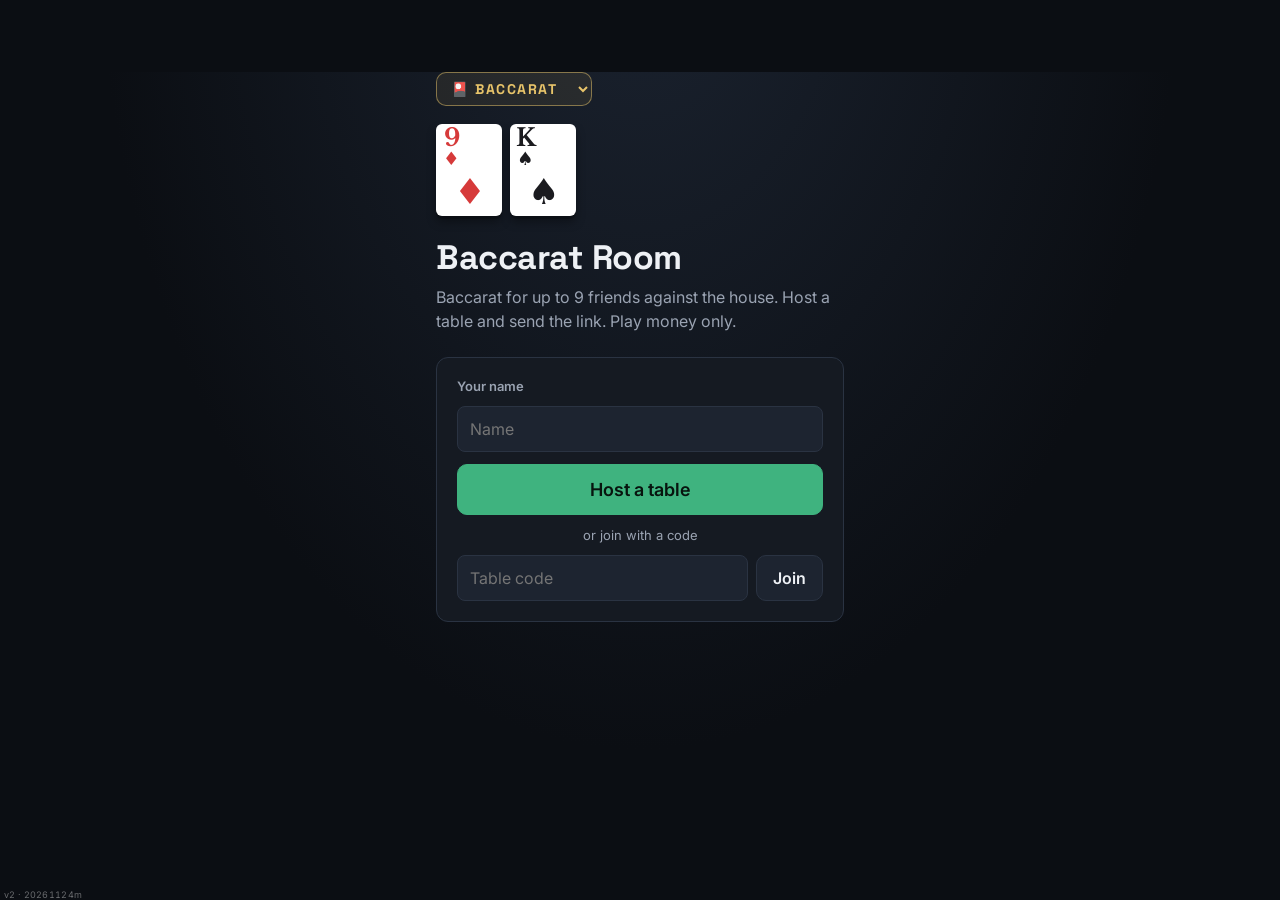
==== baccarat.html @ 290719a8 "5 Card Charlie 1 round in 8 by default; dealer Max seats (off by default, 15 when on): + stops at th" ====
<!doctype html>
<html lang="en">
<head>
  <meta charset="utf-8" />
  <meta name="viewport" content="width=device-width, initial-scale=1, viewport-fit=cover" />
  <title>Baccarat Room</title>
  <meta name="description" content="Host a live baccarat table and play with friends from a shared link." />
  <link rel="preconnect" href="https://fonts.googleapis.com" />
  <link rel="preconnect" href="https://fonts.gstatic.com" crossorigin />
  <link href="https://fonts.googleapis.com/css2?family=Space+Grotesk:wght@500;600;700&family=Libre+Baskerville:wght@700&family=Inter:wght@400;500;600;700;800&display=swap" rel="stylesheet" />
  <script>try { var u = JSON.parse(sessionStorage.getItem('bj-upd') || 'null'); if (u && Date.now() - u.at < 90000) { document.documentElement.classList.add('updating'); addEventListener('load', function () { setTimeout(function () { document.documentElement.classList.remove('updating'); try { sessionStorage.removeItem('bj-upd'); } catch (e) {} }, 2000); }); } } catch (e) {}</script>
  <link rel="stylesheet" href="css/style.css?v=20261124m" />
  <link rel="stylesheet" href="css/games.css?v=20261124m" />
  <link rel="icon" href="data:image/svg+xml,<svg xmlns='http://www.w3.org/2000/svg' viewBox='0 0 100 100'><rect x='18' y='8' width='64' height='84' rx='10' fill='white' stroke='%23222' stroke-width='4'/><text x='50' y='66' font-size='48' text-anchor='middle' fill='%23222'>9</text></svg>" />
</head>
<body class="game-poker game-bac">
  <div id="app"></div>
  <div id="toast" class="toast" hidden></div>
  <dialog id="modal"><form method="dialog" class="x-form"><button class="x-btn" aria-label="Close" title="Close">✕</button></form><div id="modal-body"></div></dialog>
  <link rel="modulepreload" href="js/game.js?v=20261124m" />
  <link rel="modulepreload" href="js/room3d.js?v=20261124m" />
  <link rel="modulepreload" href="lib/three.module.min.js" />
  <link rel="modulepreload" href="lib/CSS3DRenderer.js" />
  <script src="lib/peerjs.min.js"></script>
  <script type="module">import { boot } from './js/shell.js?v=20261124m'; boot('baccarat', () => import('./js/baccaratapp.js?v=20261124m'));</script>
</body>
</html>
---- css/style.css ----
:root {
  --bg: #15171c;
  --panel: #1f232b;
  --panel-2: #282d37;
  --line: #343a46;
  --text: #eef1f5;
  --muted: #9aa3b2;
  --felt: #1f6b4a;
  --felt-dark: #17543a;
  --felt-edge: #0f3b29;
  --accent: #3fb37f;
  --accent-2: #2f8f64;
  --warn: #e0a23a;
  --danger: #e05252;
  --gold: #f2c94c;
  --card-bg: #ffffff;
  --spade: #1b1b1f;
  --heart: #d63a3a;
  --diamond: #d63a3a;
  --club: #18803f; /* clubs are green, so they never look like spades */
  --radius: 12px;
}
body.four-colour { --diamond: #2a6fdb; --club: #1f9a4f; }

* { box-sizing: border-box; }
html, body { margin: 0; background: var(--bg); color: var(--text); font-family: Inter, system-ui, -apple-system, Segoe UI, Roboto, sans-serif; }
body { min-height: 100vh; -webkit-font-smoothing: antialiased; }
button { font: inherit; }
input, select { font: inherit; color: var(--text); background: var(--panel-2); border: 1px solid var(--line); border-radius: 8px; padding: 8px 10px; }
a { color: var(--accent); }

.btn { background: var(--panel-2); color: var(--text); border: 1px solid var(--line); border-radius: 10px; padding: 10px 16px; font-weight: 600; cursor: pointer; transition: transform .05s, background .15s; }
.btn:hover:not(:disabled) { background: #333a46; }
.btn:active:not(:disabled) { transform: translateY(1px); }
.btn:disabled { opacity: .4; cursor: not-allowed; }
.btn.primary { background: var(--accent); border-color: var(--accent); color: #07140e; }
.btn.primary:hover:not(:disabled) { background: #4cc78f; }
.btn.danger { background: transparent; border-color: var(--danger); color: var(--danger); }
.btn.small { padding: 5px 10px; font-size: 13px; border-radius: 8px; }
.btn.big { padding: 14px 22px; font-size: 18px; }

/* ---------- Landing ---------- */
.landing { max-width: 440px; margin: 8vh auto; padding: 0 16px; }
.landing h1 { font-size: 34px; font-weight: 800; margin: 0 0 6px; letter-spacing: -0.5px; }
.landing p { color: var(--muted); margin: 0 0 24px; line-height: 1.5; }
.landing .box { background: var(--panel); border: 1px solid var(--line); border-radius: var(--radius); padding: 20px; display: grid; gap: 12px; }
.landing label { font-size: 13px; color: var(--muted); font-weight: 600; }
.landing input { width: 100%; padding: 12px; font-size: 16px; }
.landing .or { text-align: center; color: var(--muted); font-size: 13px; }
.landing .row { display: flex; gap: 8px; }
.landing .row input { flex: 1; }
.hero-cards { display: flex; gap: 8px; margin-bottom: 20px; }

/* ---------- Layout ---------- */
.topbar { display: flex; align-items: center; gap: 12px; padding: 10px 16px; border-bottom: 1px solid var(--line); background: var(--panel); flex-wrap: wrap; }
.topbar .title { font-weight: 800; font-size: 18px; }
.topbar .spacer { flex: 1; }
.pill { display: inline-flex; align-items: center; gap: 6px; padding: 4px 10px; border-radius: 999px; background: var(--panel-2); border: 1px solid var(--line); font-size: 13px; color: var(--muted); }
.pill.live::before { content: ''; width: 8px; height: 8px; border-radius: 50%; background: var(--accent); flex-shrink: 0; }
.pill.live { color: #c9f2dd; border-color: rgba(63, 179, 127, .6); background: rgba(63, 179, 127, .14); }
.pill.off::before { content: ''; width: 8px; height: 8px; border-radius: 50%; background: var(--danger); flex-shrink: 0; }
.share { display: flex; gap: 6px; align-items: center; }
.share input { width: 260px; font-size: 13px; padding: 6px 8px; }

.main { display: grid; grid-template-columns: 1fr 320px; gap: 16px; padding: 16px; max-width: 1400px; margin: 0 auto; }
.main.player { grid-template-columns: 1fr; max-width: 1100px; }
.main > div { min-width: 0; }
@media (max-width: 900px) { .main { grid-template-columns: 1fr; padding: 10px; } .share input { width: 160px; } }

/* ---------- Table ---------- */
.felt { position: relative; background: radial-gradient(ellipse at 50% 30%, var(--felt) 0%, var(--felt-dark) 70%); border: 10px solid var(--felt-edge); border-radius: 160px 160px 40px 40px / 120px 120px 40px 40px; padding: 18px 16px 20px; min-height: 480px; box-shadow: inset 0 0 60px rgba(0,0,0,.35), 0 10px 30px rgba(0,0,0,.4); }
@media (max-width: 700px) { .felt { border-radius: 40px; border-width: 6px; padding: 12px 8px; } }
.dealer { text-align: center; padding-bottom: 12px; }
.dealer .label { font-size: 12px; text-transform: uppercase; letter-spacing: 2px; color: rgba(255,255,255,.65); font-weight: 700; }
.status { text-align: center; margin: 4px auto 14px; font-weight: 700; font-size: 15px; background: rgba(0,0,0,.25); padding: 6px 14px; border-radius: 999px; display: table; }
.shoe-info { position: absolute; top: 14px; right: 22px; font-size: 12px; color: rgba(255,255,255,.6); text-align: right; }
@media (max-width: 700px) { .shoe-info { position: static; text-align: center; margin-bottom: 6px; } }

.seats { display: grid; grid-template-columns: repeat(5, 1fr); gap: 10px; align-items: start; }
@media (max-width: 1000px) { .seats { grid-template-columns: repeat(3, 1fr); } }
@media (max-width: 560px) { .seats { grid-template-columns: repeat(2, 1fr); gap: 8px; } }
.seat { background: rgba(0,0,0,.22); border: 2px solid rgba(255,255,255,.08); border-radius: 14px; padding: 8px; min-height: 160px; display: flex; flex-direction: column; gap: 6px; }
.seat.me { border-color: rgba(242,201,76,.6); }
.seat.turn { border-color: var(--gold); box-shadow: 0 0 0 3px rgba(242,201,76,.25), 0 0 20px rgba(242,201,76,.25); }
.seat.away { opacity: .55; }
.seat.empty { align-items: center; justify-content: center; border-style: dashed; color: rgba(255,255,255,.5); font-size: 13px; }
.seat .who { display: flex; justify-content: space-between; align-items: baseline; gap: 6px; }
.seat .name { font-weight: 700; font-size: 14px; overflow: hidden; text-overflow: ellipsis; white-space: nowrap; }
.seat .chips { font-size: 13px; color: var(--gold); font-weight: 700; }
.seat .bets { display: flex; flex-wrap: wrap; gap: 4px; }
.hand { background: rgba(0,0,0,.15); border-radius: 10px; padding: 6px; border: 1px solid transparent; }
.hand .meta { display: flex; justify-content: space-between; font-size: 12px; margin-top: 4px; gap: 4px; flex-wrap: wrap; }
.total { font-weight: 800; background: rgba(0,0,0,.45); padding: 1px 7px; border-radius: 6px; }
.result { font-weight: 800; padding: 1px 7px; border-radius: 6px; }
.result.win, .result.blackjack, .result.charlie { background: var(--accent); color: #062014; }
.result.lose, .result.bust { background: var(--danger); color: #fff; }
.result.push, .result.surrender { background: #6b7280; color: #fff; }
.net { font-weight: 800; font-size: 13px; text-align: center; }
.net.up { color: #7ef0b6; } .net.down { color: #ff9b9b; }
.side-results { display: grid; gap: 2px; }
.side-res { font-size: 11px; display: flex; justify-content: space-between; gap: 4px; padding: 2px 5px; border-radius: 5px; background: rgba(0,0,0,.25); }
.side-res.win { background: rgba(63,179,127,.35); }
.ready-tag { font-size: 11px; color: #7ef0b6; font-weight: 700; }

/* ---------- Cards ---------- */
.cards { display: flex; flex-wrap: wrap; gap: 4px; min-height: 64px; }
.dealer .cards { justify-content: center; min-height: 100px; }
.card { width: 46px; height: 64px; background: var(--card-bg); border-radius: 7px; box-shadow: 0 2px 6px rgba(0,0,0,.35); position: relative; color: var(--spade); display: flex; flex-direction: column; justify-content: space-between; padding: 3px 5px; user-select: none; flex: none; }
.card.s-h { color: var(--heart); } .card.s-d { color: var(--diamond); } .card.s-c { color: var(--club); } .card.s-s { color: var(--spade); }
.card.back { background: repeating-linear-gradient(45deg, #2b4c8c 0 6px, #24407a 6px 12px); border: 3px solid #fff; }
.card.new { animation: deal .28s ease-out; }
@keyframes deal { from { transform: translateY(-30px) scale(.9); opacity: 0; } to { transform: none; opacity: 1; } }

/* ---------- Panels ---------- */
.panel { background: var(--panel); border: 1px solid var(--line); border-radius: var(--radius); padding: 14px; }
.panel h3 { margin: 0 0 10px; font-size: 14px; text-transform: uppercase; letter-spacing: 1px; color: var(--muted); }
.side { display: grid; gap: 14px; align-content: start; }
.controls { margin-top: 14px; }
.actions { display: flex; gap: 8px; flex-wrap: wrap; justify-content: center; }
.actions .btn { min-width: 96px; }
.kbd { font-size: 11px; opacity: .6; margin-left: 4px; }

.chip { width: 50px; height: 50px; border-radius: 50%; border: 4px dashed rgba(255,255,255,.7); font-weight: 800; font-size: 13px; cursor: pointer; color: #fff; display: grid; place-items: center; box-shadow: 0 2px 6px rgba(0,0,0,.4); }
.chip.sel { outline: 3px solid var(--gold); outline-offset: 2px; }
.chip.v1 { background: #8a8f99; } .chip.v5 { background: #c0392b; } .chip.v25 { background: #1f8a4c; } .chip.v100 { background: #222; } .chip.v500 { background: #6c3fb5; }
.main-spot { border: 2px dashed var(--gold); border-radius: 14px; padding: 14px; text-align: center; cursor: pointer; background: rgba(242,201,76,.06); }
.main-spot .amt { font-size: 28px; font-weight: 800; color: var(--gold); }
.main-spot small { color: var(--muted); }

.player-list { display: grid; gap: 6px; }
.player-row { display: grid; grid-template-columns: 1fr auto; gap: 6px; align-items: center; background: var(--panel-2); padding: 8px; border-radius: 8px; font-size: 13px; }
.player-row .tools { display: flex; gap: 4px; flex-wrap: wrap; justify-content: flex-end; }
.player-row input { width: 70px; padding: 4px 6px; font-size: 13px; }
.settings-grid { display: grid; grid-template-columns: 1fr 1fr; gap: 8px 10px; font-size: 13px; }
.settings-grid label { display: grid; gap: 4px; color: var(--muted); font-weight: 600; }
.settings-grid .full { grid-column: 1 / -1; }
.settings-grid input[type=range] { padding: 0; }
.check { display: flex !important; align-items: center; gap: 8px; grid-template-columns: none; }
.log { font-size: 12px; color: var(--muted); display: grid; gap: 3px; max-height: 180px; overflow: auto; }
.hint { font-size: 12px; color: var(--muted); }

.toast { position: fixed; left: 50%; bottom: 24px; transform: translateX(-50%); background: #111; border: 1px solid var(--line); padding: 10px 16px; border-radius: 10px; z-index: 50; font-weight: 600; max-width: 90vw; }
dialog { background: var(--panel); color: var(--text); border: 1px solid var(--line); border-radius: var(--radius); max-width: 640px; width: calc(100% - 32px); }
dialog::backdrop { background: rgba(0,0,0,.6); }
.paytable { display: grid; gap: 12px; max-height: 70vh; overflow: auto; margin-bottom: 12px; }
.paytable table { width: 100%; border-collapse: collapse; font-size: 13px; }
.paytable td { padding: 3px 0; border-bottom: 1px solid var(--line); }
.paytable td:last-child { text-align: right; font-weight: 700; color: var(--gold); }
.paytable h4 { margin: 0 0 2px; } .paytable p { margin: 0 0 4px; color: var(--muted); font-size: 13px; }
.center-msg { text-align: center; padding: 60px 16px; color: var(--muted); }

/* Keep every panel inside the page width. */
.settings-grid { grid-template-columns: minmax(0, 1fr) minmax(0, 1fr); }
.settings-grid input:not([type=checkbox]), .settings-grid select { width: 100%; min-width: 0; }
.side { min-width: 0; }
body { overflow-x: hidden; }
.timer { margin-left: 8px; padding: 1px 8px; border-radius: 999px; background: rgba(255,255,255,.15); font-variant-numeric: tabular-nums; }
.timer.urgent { background: var(--danger); }

/* ================= Live casino look ================= */
:root { --bg: #0b0e13; --panel: #151a22; --panel-2: #1d2430; --line: #2a3342; --gold: #e8c46a; --felt: #13654a; --felt-dark: #0b4733; --felt-edge: #3b2414; }
body { background: radial-gradient(ellipse at 50% -10%, #1b2330 0%, var(--bg) 60%) fixed; }
.btn.gold { background: transparent; border-color: var(--gold); color: var(--gold); }

.felt {
  border: none; overflow: hidden;
  border-radius: 28px 28px 50% 50% / 28px 28px 34% 34%;
  background:
    radial-gradient(ellipse at 50% 0%, rgba(255,255,255,.10), transparent 55%),
    radial-gradient(ellipse at 50% 40%, var(--felt) 0%, var(--felt-dark) 75%);
  box-shadow: 0 0 0 10px #2a190e, 0 0 0 12px #6b4524, 0 18px 50px rgba(0,0,0,.6), inset 0 0 80px rgba(0,0,0,.45);
  padding: 16px 16px 70px; min-height: 560px; margin: 12px 12px 0;
}
.felt::before { content: ''; position: absolute; inset: 14px; border: 2px solid rgba(232,196,106,.35); border-radius: 20px 20px 50% 50% / 20px 20px 34% 34%; pointer-events: none; }
@media (max-width: 700px) { .felt { margin: 6px 4px 0; padding: 10px 6px 40px; border-radius: 18px 18px 46% 46% / 18px 18px 22% 22%; min-height: 0; } .felt::before { inset: 8px; border-radius: 14px 14px 46% 46% / 14px 14px 22% 22%; } }

.dealer { position: relative; z-index: 1; }
.dealer-name { font-size: 12px; font-weight: 700; letter-spacing: 1px; text-transform: uppercase; color: rgba(255,255,255,.8); display: flex; gap: 8px; justify-content: center; align-items: center; flex-wrap: wrap; margin-bottom: 6px; }
.dealer-name .chips { color: var(--gold); }
.dealer-total { min-height: 22px; margin-top: 4px; }
.status { background: rgba(0,0,0,.4); border: 1px solid rgba(232,196,106,.3); }

/* Shoe */
.shoe-box { position: absolute; top: 22px; right: 26px; display: flex; flex-direction: column; align-items: flex-end; gap: 6px; z-index: 2; }
.shoe { position: relative; width: 74px; height: 58px; background: linear-gradient(160deg, #2b2f36, #111418); border-radius: 8px 22px 8px 8px; box-shadow: 0 6px 14px rgba(0,0,0,.5), inset 0 1px 0 rgba(255,255,255,.12); transform: perspective(200px) rotateX(18deg) rotate(-8deg); }
.shoe-cards { position: absolute; left: 8px; top: 8px; width: 46px; height: 34px; border-radius: 4px; background: repeating-linear-gradient(90deg, #f3f3f3 0 2px, #cfcfcf 2px 3px); box-shadow: inset 0 0 0 2px #b03030; }
.shoe-fill { position: absolute; left: 6px; right: 6px; bottom: 5px; height: 4px; border-radius: 2px; background: linear-gradient(90deg, var(--gold) var(--fill), rgba(255,255,255,.15) var(--fill)); }
.shoe-box .shoe-info { position: static; font-size: 11px; max-width: 180px; text-align: right; }
@media (max-width: 700px) { .shoe-box { top: 10px; right: 10px; } .shoe { width: 50px; height: 40px; } .shoe-cards { width: 30px; height: 22px; } .shoe-box .shoe-info { display: none; } }

/* Cards */
.card.pending { opacity: 0; }
.card.flip { animation: flip .45s ease-out; }
@keyframes flip { 0% { transform: rotateY(90deg); } 100% { transform: none; } }
.card.new { animation: none; }

/* Seats along the curved edge */
.seats { grid-template-columns: 1fr 1fr 1.35fr 1fr 1fr; gap: 6px; align-items: start; margin-top: 8px; }
.seat { background: transparent; border: none; min-height: 0; align-items: center; padding: 4px; gap: 4px; }
.seat.me, .seat.turn { border: none; box-shadow: none; }
.seat.empty { border: none; justify-content: flex-start; }
.seat .who { flex-direction: column; align-items: center; background: rgba(0,0,0,.45); border-radius: 10px; padding: 4px 10px; gap: 0; border: 1px solid rgba(255,255,255,.08); max-width: 100%; }
.seat.me .who { border-color: var(--gold); }
.seat.turn .who { background: var(--gold); color: #1b1300; } .seat.turn .who .chips { color: #1b1300; }
.seat .name { font-size: 13px; max-width: 100%; }
.seat .chips { font-size: 12px; }
.hand { background: transparent; padding: 2px; }
.hand .meta { justify-content: center; }
.side-results { width: 100%; }
@media (max-width: 700px) {
  .seats { grid-template-columns: 1fr 1fr 1.7fr 1fr 1fr; gap: 2px; }
  .seat .name { font-size: 11px; } .seat .who { padding: 2px 5px; }
}

/* Betting circle with side bets around it */
.spot-area { position: relative; width: 150px; height: 150px; flex: none; }
.spot { position: absolute; left: 50%; top: 50%; width: 66px; height: 66px; transform: translate(-50%, -50%); border-radius: 50%; border: 2px solid rgba(232,196,106,.75); background: rgba(0,0,0,.18); display: grid; place-items: center; }
.spot-amt { position: absolute; bottom: -8px; left: 50%; transform: translateX(-50%); background: rgba(0,0,0,.75); color: var(--gold); font-weight: 800; font-size: 12px; padding: 0 6px; border-radius: 8px; white-space: nowrap; }
.spot-amt:empty { display: none; }
.sb { position: absolute; left: 50%; top: 50%; width: 34px; height: 34px; margin: -17px 0 0 -17px; border-radius: 50%; border: 1.5px solid rgba(255,255,255,.35); background: rgba(0,0,0,.2); color: rgba(255,255,255,.75); font: inherit; padding: 0; display: grid; place-items: center; align-content: center; transform: rotate(var(--a)) translate(58px) rotate(calc(-1 * var(--a))); }
.sb.on { border-color: var(--gold); background: rgba(232,196,106,.18); }
.sb.won { border-color: #5ff0a8; background: rgba(63,179,127,.5); box-shadow: 0 0 10px rgba(95,240,168,.7); }
.sb.lost { opacity: .45; }
button.sb { cursor: pointer; }
button.sb:hover { border-color: var(--gold); background: rgba(232,196,106,.25); }
.spot-area.live .spot { border-style: dashed; }
@keyframes pulse { 50% { box-shadow: 0 0 0 6px rgba(232,196,106,.15); } }
.ins-tag { position: absolute; left: 50%; bottom: -14px; transform: translateX(-50%); font-size: 10px; font-weight: 700; background: rgba(0,0,0,.6); padding: 1px 6px; border-radius: 6px; white-space: nowrap; }

/* Chips */
.chipv { --c: #888; position: relative; width: 58px; height: 58px; border-radius: 50%; border: none; padding: 0; cursor: pointer; color: #fff; font: inherit; font-weight: 800; font-size: 14px;
  background:
    radial-gradient(circle, var(--c) 0 52%, transparent 53%),
    repeating-conic-gradient(#fff 0 12deg, var(--c) 12deg 45deg);
  box-shadow: 0 3px 8px rgba(0,0,0,.55), inset 0 0 0 3px rgba(0,0,0,.25);
  display: grid; place-items: center; transition: transform .12s; }
.chipv span { width: 62%; height: 62%; border-radius: 50%; border: 2px dashed rgba(255,255,255,.55); display: grid; place-items: center; text-shadow: 0 1px 2px rgba(0,0,0,.6); }
.chipv:hover { transform: translateY(-3px); }
.chipv.sel { transform: translateY(-6px); box-shadow: 0 0 0 3px var(--gold), 0 8px 16px rgba(0,0,0,.6); }
.cv1 { --c: #9aa1ab; } .cv5 { --c: #c62f2f; } .cv25 { --c: #1d8a4a; } .cv100 { --c: #23262d; } .cv500 { --c: #6d3cc0; }
.chipv.sm { width: 34px; height: 34px; position: absolute; left: 50%; top: 50%; margin: -17px 0 0 -17px; transform: translateY(calc(var(--i) * -3px)); cursor: default; box-shadow: 0 2px 2px rgba(0,0,0,.5), inset 0 0 0 2px rgba(0,0,0,.25); }
.stack { position: absolute; inset: 0; }
.chipv.fly { position: fixed; z-index: 100; pointer-events: none; margin: 0; }

/* Tray in the middle under the table */
.tray { max-width: 760px; margin: 18px auto 0; background: linear-gradient(180deg, #1a212c, #121820); border: 1px solid var(--line); border-radius: 18px; padding: 14px; display: grid; gap: 12px; box-shadow: 0 10px 30px rgba(0,0,0,.4); }
.tray:empty { display: none; }
.tray-row { display: grid; grid-template-columns: 1fr auto 1fr; align-items: center; gap: 10px; }
.chip-rack { display: flex; gap: 10px; justify-content: center; }
.balance { display: grid; text-align: center; } .balance small { color: var(--muted); font-size: 11px; text-transform: uppercase; letter-spacing: 1px; } .balance b { color: var(--gold); font-size: 20px; }
.tray-msg { text-align: center; color: var(--muted); }
@media (max-width: 560px) {
  .tray { margin: 12px 4px 0; padding: 10px; }
  .tray-row { grid-template-columns: 1fr 1fr; } .chip-rack { grid-column: 1 / -1; order: -1; gap: 6px; }
  .chipv { width: 50px; height: 50px; font-size: 12px; }
}
.actions.play { gap: 12px; }
@media (max-width: 560px) { .actions.play { gap: 6px; } }
.controls[hidden] { display: none; }

/* Clean full width page with a menu */
.main.player { max-width: 1280px; }
.topbar { position: sticky; top: 0; z-index: 20; background: rgba(11,14,19,.85); backdrop-filter: blur(8px); border-bottom: 1px solid rgba(255,255,255,.06); }
.topbar .title { letter-spacing: 3px; text-transform: uppercase; font-size: 15px; color: var(--gold); }
.menu-wrap { position: relative; }
.hamburger { width: 40px; height: 36px; border-radius: 10px; border: 1px solid var(--line); background: var(--panel-2); display: grid; place-content: center; gap: 4px; cursor: pointer; padding: 0; }
.hamburger span { display: block; width: 18px; height: 2px; background: var(--text); border-radius: 2px; }
.menu { display: none; position: absolute; right: 0; top: 100%; padding-top: 8px; width: 380px; max-width: calc(100vw - 24px); }
.menu-wrap.open .menu { display: block; }
.menu { max-height: calc(100vh - 70px); overflow-y: auto; filter: drop-shadow(0 16px 30px rgba(0,0,0,.6)); }
.menu-title { font-size: 11px; text-transform: uppercase; letter-spacing: 1.5px; color: var(--muted); font-weight: 700; margin-bottom: 8px; }
.menu .share input { flex: 1; width: auto; }
.menu-items { display: grid; gap: 2px; padding: 6px; }
.menu-item { text-align: left; background: transparent; border: none; color: var(--text); padding: 9px 10px; border-radius: 8px; cursor: pointer; font: inherit; font-weight: 600; }
.menu-item:hover { background: var(--panel-2); }
.menu .actions { justify-content: flex-start; }
.menu .actions .btn { min-width: 0; padding: 8px 12px; font-size: 13px; }
.seats { grid-template-columns: minmax(0,1fr) minmax(0,1fr) minmax(0,1.35fr) minmax(0,1fr) minmax(0,1fr); }
.seat { min-width: 0; }
@media (max-width: 700px) {
  .seats { grid-template-columns: minmax(0,1fr) minmax(0,1fr) minmax(0,1.7fr) minmax(0,1fr) minmax(0,1fr); }
  .topbar { flex-wrap: nowrap; padding: 8px 10px; gap: 8px; }
  .topbar .title { font-size: 13px; letter-spacing: 2px; }
  .topbar .pill { font-size: 11px; padding: 3px 8px; }
  .dealer-name { font-size: 10px; }
}
.vote-pop { position: fixed; inset: 0; z-index: 60; display: grid; place-items: center; background: rgba(0,0,0,.45); padding: 16px; }
.vote-card { background: var(--panel); border: 1px solid var(--gold); border-radius: 16px; padding: 18px; max-width: 380px; width: 100%; text-align: center; box-shadow: 0 20px 50px rgba(0,0,0,.6); }
.vote-title { font-weight: 800; font-size: 18px; margin-bottom: 6px; }
.vote-card p { color: var(--muted); margin: 0 0 12px; }
.vote-card .actions .btn { min-width: 110px; }
.vote-bar { height: 4px; border-radius: 2px; background: rgba(255,255,255,.1); margin-top: 14px; overflow: hidden; }
.vote-bar span { display: block; height: 100%; background: var(--gold); transition: width .2s linear; }
.spot[data-act] { cursor: pointer; }
.spot[data-act]:hover { box-shadow: 0 0 0 4px rgba(232,196,106,.3); }
.chip-rack { align-items: center; }
.icon-btn { width: 64px; height: 64px; border-radius: 50%; border: 2px solid var(--gold); background: rgba(232,196,106,.08); color: var(--gold); font: inherit; font-size: 11px; font-weight: 700; cursor: pointer; display: grid; place-items: center; align-content: center; gap: 0; }
.icon-btn .ico { font-size: 22px; line-height: 1; }
.icon-btn:hover:not(:disabled) { background: rgba(232,196,106,.2); }
.icon-btn:disabled { opacity: .3; cursor: not-allowed; }
@media (max-width: 560px) { .icon-btn { width: 50px; height: 50px; font-size: 10px; } .icon-btn .ico { font-size: 18px; } .chip-rack { gap: 4px; } .chipv { width: 44px; height: 44px; } }
.result-pop { position: fixed; left: 50%; top: 42%; transform: translate(-50%, -50%); z-index: 70; pointer-events: none; text-align: center; padding: 18px 46px; border-radius: 18px; background: rgba(8,10,14,.82); border: 2px solid var(--gold); box-shadow: 0 20px 60px rgba(0,0,0,.6); }
.result-pop small { display: block; font-size: 16px; letter-spacing: 4px; text-transform: uppercase; font-weight: 800; color: var(--muted); }
.result-pop b { display: block; font-size: 64px; font-weight: 800; line-height: 1.05; }
.result-pop.win b { color: var(--gold); text-shadow: 0 0 30px rgba(232,196,106,.6); } .result-pop.win small { color: #7ef0b6; }
.result-pop.lose { border-color: var(--danger); } .result-pop.lose b { color: #ff8a8a; }
.result-pop.push b { color: #fff; }
@media (max-width: 560px) { .result-pop { padding: 12px 28px; } .result-pop b { font-size: 44px; } }
.deal-me-in { display: flex; justify-content: center; align-items: center; gap: 10px; margin: -4px 0 6px; position: relative; z-index: 3; }
.deal-btn { font: inherit; font-weight: 800; font-size: 20px; letter-spacing: 2px; text-transform: uppercase; color: #1b1300; background: linear-gradient(180deg, #f6dc8f, #d9a93e); border: none; border-radius: 999px; padding: 14px 38px; cursor: pointer; box-shadow: 0 8px 24px rgba(0,0,0,.5), 0 0 0 4px rgba(232,196,106,.25); animation: glow 1.6s ease-in-out infinite; }
.deal-btn:hover { transform: translateY(-2px); }
@keyframes glow { 50% { box-shadow: 0 8px 24px rgba(0,0,0,.5), 0 0 0 10px rgba(232,196,106,.12); } }
.deal-me-in.waiting span { background: rgba(0,0,0,.5); padding: 8px 16px; border-radius: 999px; font-weight: 700; color: #7ef0b6; }
@media (max-width: 560px) { .deal-btn { font-size: 16px; padding: 10px 26px; } }
.result-pop { background: rgba(8,10,14,.96); }
.pill, .topbar .btn { white-space: nowrap; }
/* Play buttons: big rectangles, one clear colour each */
.actions.play { gap: 10px; }
.move-btn { min-width: 128px; padding: 16px 18px; border-radius: 12px; border: 3px solid transparent; font: inherit; font-size: 22px; font-weight: 800; letter-spacing: 1px; text-transform: uppercase; color: #fff; cursor: pointer; box-shadow: 0 5px 0 rgba(0,0,0,.35), 0 8px 18px rgba(0,0,0,.35); transition: transform .08s, opacity .15s, filter .15s; text-shadow: 0 1px 2px rgba(0,0,0,.35); }
.move-btn .kbd { display: block; font-size: 11px; opacity: .7; margin: 2px 0 0; letter-spacing: 0; }
.move-btn.hit { background: #22b04f; }
.move-btn.stand { background: #e53935; }
.move-btn.double { background: #ff9800; }
.move-btn.split { background: #1e88e5; }
.move-btn.surrender { background: #8e44ad; }
.move-btn:not(:disabled):hover { transform: translateY(-2px); }
.move-btn:not(:disabled):active { transform: translateY(3px); box-shadow: 0 2px 0 rgba(0,0,0,.35); }
.move-btn:disabled { opacity: .15; cursor: not-allowed; filter: grayscale(1); }
.move-btn.dim { opacity: .5; filter: grayscale(.75); }
.move-btn.dim:hover { opacity: .9; filter: none; }
.move-btn.best { border-color: #fff; box-shadow: 0 5px 0 rgba(0,0,0,.35), 0 0 22px rgba(255,255,255,.35); }
@media (max-width: 560px) { .actions.play { gap: 6px; } .move-btn { min-width: 0; flex: 1 1 30%; font-size: 16px; padding: 12px 6px; } }
/* Curved felt writing */
.arc-svg { display: block; width: 100%; max-width: 820px; margin: 4px auto -70px; overflow: visible; pointer-events: none; }
.arc-svg text { font-family: Inter, sans-serif; font-weight: 800; }
.arc-big { font-size: 40px; letter-spacing: 7px; fill: rgba(232,196,106,.75); }
.arc-mid { font-size: 21px; letter-spacing: 4px; fill: rgba(255,255,255,.45); }
.arc-small { font-size: 17px; letter-spacing: 4px; fill: rgba(232,196,106,.45); }
.status { position: relative; z-index: 2; }
@media (max-width: 700px) { .arc-svg { margin-bottom: -40px; } }
/* Felt texture: fine woven noise drawn by the browser (no image files) */
.felt::after { content: ''; position: absolute; inset: 0; border-radius: inherit; pointer-events: none; z-index: 0; opacity: .55; mix-blend-mode: overlay;
  background-image:
    url("data:image/svg+xml,%3Csvg xmlns='http://www.w3.org/2000/svg' width='220' height='220'%3E%3Cfilter id='n'%3E%3CfeTurbulence type='fractalNoise' baseFrequency='.9' numOctaves='3' stitchTiles='stitch'/%3E%3CfeColorMatrix values='0 0 0 0 .5 0 0 0 0 .5 0 0 0 0 .5 0 0 0 .9 0'/%3E%3C/filter%3E%3Crect width='100%25' height='100%25' filter='url(%23n)'/%3E%3C/svg%3E"),
    repeating-linear-gradient(45deg, rgba(255,255,255,.035) 0 1px, transparent 1px 3px),
    repeating-linear-gradient(-45deg, rgba(0,0,0,.05) 0 1px, transparent 1px 3px); }
.felt > * { position: relative; z-index: 1; }
.felt > .shoe-box { position: absolute; z-index: 2; }
/* 3D table */
.table-stage { perspective: 1500px; perspective-origin: 50% 0%; padding-top: 6px; }
.table-stage .felt { transform: rotateX(13deg); transform-origin: 50% 100%; box-shadow: 0 0 0 10px #2a190e, 0 0 0 12px #6b4524, 0 14px 0 10px #1b0f07, 0 40px 60px rgba(0,0,0,.7), inset 0 0 80px rgba(0,0,0,.45); }
.card { box-shadow: 0 3px 0 rgba(0,0,0,.18), 0 6px 10px rgba(0,0,0,.35); }
.chipv.sm { box-shadow: 0 2px 0 rgba(0,0,0,.45), 0 3px 4px rgba(0,0,0,.4), inset 0 0 0 2px rgba(0,0,0,.25); }
.arc-svg { margin-bottom: -26px; }
@media (max-width: 700px) { .table-stage .felt { transform: rotateX(8deg); } .arc-svg { margin-bottom: -14px; } }

/* Floating balance, zoom, buy-in, host pop-ups, ledger */
.float-balance { position: fixed; left: 14px; bottom: 14px; z-index: 40; display: grid; text-align: left; gap: 0; padding: 8px 16px; border-radius: 14px; border: 1px solid var(--gold); background: rgba(12,15,20,.92); color: var(--text); font: inherit; cursor: pointer; box-shadow: 0 10px 24px rgba(0,0,0,.5); }
.float-balance .lbl { font-size: 10px; letter-spacing: 2px; text-transform: uppercase; color: var(--muted); font-weight: 700; }
.float-balance b { font-size: 24px; color: var(--gold); line-height: 1.1; }
.float-balance small { font-size: 10px; color: var(--muted); } .float-balance small.pending { color: var(--warn); }
.float-balance:hover { background: rgba(30,36,46,.95); }
.zoom-ctl { position: fixed; right: 14px; bottom: 14px; z-index: 40; display: flex; align-items: center; gap: 4px; background: rgba(12,15,20,.92); border: 1px solid var(--line); border-radius: 12px; padding: 4px; }
.zoom-ctl button { width: 34px; height: 34px; border-radius: 8px; border: none; background: var(--panel-2); color: var(--text); font-size: 20px; font-weight: 700; cursor: pointer; }
.zoom-ctl span { min-width: 44px; text-align: center; font-size: 12px; color: var(--muted); font-weight: 700; }
.buyin-pop { position: fixed; inset: 0; z-index: 65; display: grid; place-items: center; background: rgba(0,0,0,.5); padding: 16px; }
.buyin-pop[hidden] { display: none; }
.host-pops { position: fixed; top: 64px; left: 50%; transform: translateX(-50%); z-index: 66; display: grid; gap: 8px; width: min(420px, calc(100vw - 24px)); }
.host-pop { background: var(--panel); border: 1px solid var(--gold); border-radius: 12px; padding: 12px; box-shadow: 0 12px 30px rgba(0,0,0,.6); text-align: center; }
.host-pop .actions { margin-top: 8px; }
.ledger { position: fixed; right: 14px; bottom: 62px; z-index: 39; width: 320px; max-width: calc(100vw - 28px); background: rgba(12,15,20,.94); border: 1px solid var(--line); border-radius: 14px; box-shadow: 0 10px 24px rgba(0,0,0,.5); overflow: hidden; }
.ledger-head { width: 100%; display: flex; justify-content: space-between; background: transparent; border: none; color: var(--gold); font: inherit; font-weight: 800; font-size: 12px; letter-spacing: 2px; text-transform: uppercase; padding: 10px 12px; cursor: pointer; }
.ledger.closed .ledger-body { display: none; }
.ledger.closed { width: auto; }
.ledger-body { padding: 0 12px 10px; }
.ledger table { width: 100%; border-collapse: collapse; font-size: 12px; }
.ledger th { text-align: right; color: var(--muted); font-weight: 600; padding: 3px 4px; } .ledger th:first-child, .ledger td:first-child { text-align: left; }
.ledger td { text-align: right; padding: 4px; border-top: 1px solid var(--line); font-variant-numeric: tabular-nums; white-space: nowrap; overflow: hidden; text-overflow: ellipsis; max-width: 110px; }
.ledger tr.me td { color: var(--gold); }
.ledger tr.tot td { font-weight: 800; border-top: 2px solid var(--line); }
.ledger .up { color: #7ef0b6; } .ledger .down { color: #ff8a8a; }
.ledger .hint { margin-top: 6px; font-size: 11px; }
.main { padding-bottom: 120px; }
/* In a hand, the action bar floats over the table only when you have to act */
.tray.overlay { position: fixed; left: 50%; bottom: 18px; transform: translateX(-50%); z-index: 45; width: min(760px, calc(100vw - 24px)); margin: 0; background: rgba(12,15,20,.9); backdrop-filter: blur(6px); animation: rise .2s ease-out; }
@keyframes rise { from { opacity: 0; transform: translate(-50%, 16px); } to { opacity: 1; transform: translateX(-50%); } }
@media (max-width: 560px) { .tray.overlay { bottom: 64px; } }
/* Menu folders */
.menu { background: var(--panel); border: 1px solid var(--line); border-radius: 14px; padding: 6px; margin-top: 8px; }
.menu { top: 100%; }
.fold { border-radius: 10px; }
.fold + .fold { margin-top: 2px; }
.fold > summary { list-style: none; cursor: pointer; padding: 11px 12px; border-radius: 10px; font-weight: 700; display: flex; justify-content: space-between; align-items: center; }
.fold > summary::-webkit-details-marker { display: none; }
.fold > summary::after { content: '›'; font-size: 20px; color: var(--muted); transition: transform .15s; line-height: 1; }
.fold[open] > summary::after { transform: rotate(90deg); }
.fold > summary:hover { background: var(--panel-2); }
.fold[open] > summary { color: var(--gold); }
.fold-body { padding: 6px 10px 12px; display: grid; gap: 6px; }
.fold.sub { background: rgba(255,255,255,.03); border: 1px solid var(--line); }
.fold.sub > summary { font-size: 13px; padding: 9px 10px; font-weight: 600; }
.fold.sub[open] > summary { color: var(--text); }
.menu-note { padding: 10px 12px; }
[hidden] { display: none !important; }
.topbar { z-index: 50; }
.crown { color: var(--gold); }
.role-tag { display: inline-block; font-size: 10px; font-weight: 800; letter-spacing: 1px; text-transform: uppercase; padding: 1px 6px; border-radius: 6px; background: var(--panel); border: 1px solid var(--line); color: var(--muted); vertical-align: middle; }
.role-tag.host { background: var(--gold); color: #1b1300; border-color: var(--gold); }
.vote-list { text-align: left; margin: 6px 0 10px; padding-left: 18px; color: var(--text); font-size: 14px; }

/* Count training */

/* Strategy chart */
.chart-pop { position: fixed; inset: 0; z-index: 75; background: rgba(0,0,0,.6); display: grid; place-items: center; padding: 12px; overflow: auto; }
.chart-pop[hidden] { display: none; }
.chart-card { background: var(--panel); border: 1px solid var(--line); border-radius: 16px; padding: 14px; max-width: 1100px; width: 100%; max-height: calc(100vh - 24px); overflow: auto; }
.chart-head { display: flex; gap: 12px; align-items: center; flex-wrap: wrap; margin-bottom: 10px; } .chart-head .hint { flex: 1; }
.chart-grid { display: grid; grid-template-columns: repeat(3, minmax(0, 1fr)); gap: 12px; }
@media (max-width: 900px) { .chart-grid { grid-template-columns: 1fr; } }
.chart-title { font-weight: 800; margin-bottom: 4px; color: var(--gold); font-size: 13px; text-transform: uppercase; letter-spacing: 1px; }
.chart { border-collapse: collapse; width: 100%; font-size: 12px; font-weight: 800; text-align: center; }
.chart th { color: var(--muted); padding: 3px; font-weight: 700; }
.chart td { padding: 4px 0; border: 1px solid rgba(0,0,0,.35); color: #fff; }
.chart td.h, .chart-key .h { background: #22b04f; } .chart td.s, .chart-key .s { background: #e53935; } .chart td.d, .chart-key .d { background: #ff9800; }
.chart td.p, .chart-key .p { background: #1e88e5; } .chart td.r, .chart-key .r { background: #8e44ad; }
.chart-key { margin-top: 10px; font-size: 12px; color: var(--muted); display: flex; gap: 6px; flex-wrap: wrap; align-items: center; }
.chart-key span { color: #fff; font-weight: 800; padding: 1px 6px; border-radius: 4px; margin-left: 8px; }
.seat .hand { min-width: 0; }
/* Fonts: Inter for reading, Space Grotesk for headings and felt lettering, Libre Baskerville for card faces */
html, body, button, input, select { font-family: Inter, system-ui, sans-serif; }
.card .rk, .card .st { font-family: 'Libre Baskerville', Georgia, serif; font-weight: 700; }
.arc-svg text { font-family: 'Space Grotesk', system-ui, sans-serif !important; font-weight: 700; }
.topbar .title, .deal-btn, .move-btn, .result-pop, .vote-title, .dealer-name, .status, .landing h1, .chart-title, .ledger-head, .menu-title, .fold > summary, .float-balance b, .balance b, .spot-amt, .chipv span, .seat .name { font-family: 'Space Grotesk', system-ui, sans-serif; }
.move-btn { letter-spacing: 1.5px; }
.result-pop b { font-weight: 800; }
/* Clear bet amounts */
.spot-amt { bottom: auto; top: 50%; transform: translate(-50%, -50%); font-size: 17px; padding: 2px 9px; border-radius: 10px; background: rgba(0,0,0,.82); border: 1.5px solid var(--gold); color: #fff; z-index: 3; box-shadow: 0 2px 6px rgba(0,0,0,.5); }
.sb { width: 40px; height: 40px; margin: -20px 0 0 -20px; transform: rotate(var(--a)) translate(62px) rotate(calc(-1 * var(--a))); }
.sb.on { border-color: var(--gold); background: transparent; }
.spot-area { width: 160px; height: 160px; }
@keyframes bob { 50% { transform: translate(-50%, 4px); } }
.felt-actions { position: absolute !important; left: 50%; top: 300px; transform: translateX(-50%); z-index: 6 !important; width: min(720px, 96%); }
.felt-actions:empty { display: none; }
.felt-actions > * { background: rgba(8,10,14,.86); border: 1px solid rgba(232,196,106,.4); border-radius: 16px; padding: 12px; box-shadow: 0 16px 40px rgba(0,0,0,.55); animation: pop .18s ease-out; }
.felt-actions .tray-msg { margin-bottom: 0; color: var(--text); }
.felt-actions .tray-msg + .actions { border: none; box-shadow: none; padding-top: 0; margin-top: -14px; border-radius: 0 0 16px 16px; }
@keyframes pop { from { opacity: 0; transform: scale(.94); } to { opacity: 1; transform: none; } }
.felt-actions .actions.play { flex-wrap: nowrap; }
.felt-actions .move-btn { min-width: 0; flex: 1; font-size: 19px; padding: 14px 8px; }
@media (max-width: 700px) { .felt-actions { top: 190px; } .felt-actions .actions.play { flex-wrap: wrap; } .felt-actions .move-btn { flex: 1 1 28%; font-size: 15px; padding: 11px 4px; } }

/* ---------- Round 2: fixed table size, dealer view, camera angle, decision panel ---------- */
/* The table keeps one size all the time. Status and buttons float over it instead of pushing things around. */
.table-stage { position: relative; --tilt: 30deg; perspective: 1400px; perspective-origin: 50% -20%; }
.table-stage .felt { transform: rotateX(var(--tilt)); transform-origin: 50% 100%; transition: transform .25s ease-out; }
@media (max-width: 700px) { .table-stage .felt { transform: rotateX(calc(var(--tilt) * .7)); } }
.felt { display: flex; flex-direction: column; height: 700px; min-height: 0 !important; box-sizing: border-box; }
.felt > .dealer { flex: none; min-height: 150px; }
.felt > .seats { margin-top: auto; flex: none; }
.mid-band { position: absolute !important; left: 0; right: 0; top: 232px; z-index: 4 !important; display: flex; flex-direction: column; align-items: center; gap: 10px; pointer-events: none; }
.mid-band > * { pointer-events: auto; }
.mid-band .status { margin: 0; }
.mid-band .deal-me-in { margin: 0; }
.deal-me-in .under-min { color: #ffd479 !important; }
@media (max-width: 700px) { .mid-band { top: 150px; } }
.tray { min-height: 150px; box-sizing: border-box; }
.tray:empty { display: grid; visibility: hidden; }
@media (max-width: 560px) { .tray { min-height: 190px; } }

/* Curved felt writing on concentric arcs. */
.arc-svg { max-width: 860px; margin: -8px auto 0; }
.arc-big { font-size: 38px; }

/* Dealer's view: dealer at the bottom, players around the far edge. */
.felt.flip { flex-direction: column-reverse; border-radius: 50% 50% 28px 28px / 34% 34% 28px 28px; }
.felt.flip::before { border-radius: 50% 50% 20px 20px / 34% 34% 20px 20px; }
.felt.flip > .seats { margin-top: 0; margin-bottom: auto; }
.felt.flip > .arc-svg { transform: rotate(180deg); margin: 0 auto -8px; }
.felt.flip .seat { flex-direction: column-reverse; }
.felt.flip .mid-band { top: auto; bottom: 250px; }
.felt.flip > .shoe-box { top: auto; bottom: 22px; }
.felt.flip > .dealer { padding: 12px 0 0; }
@media (max-width: 700px) { .felt.flip .mid-band { bottom: 160px; } }


/* Decision panel. */
.table-stage > .felt-actions { top: 150px; }
@media (max-width: 700px) { .table-stage > .felt-actions { top: 96px; } }
.felt-actions > .decide { background: none; border: none; box-shadow: none; padding: 0; }
.decide { display: flex; flex-direction: column; align-items: center; gap: 12px; }
.decide-title { font-family: 'Space Grotesk', system-ui, sans-serif; font-weight: 800; font-size: 24px; letter-spacing: 3px; text-transform: uppercase; color: #fff; text-shadow: 0 2px 8px rgba(0,0,0,.9); }
.decide-hand { display: inline-block; margin-left: 10px; font-family: Inter, system-ui, sans-serif; font-size: 14px; letter-spacing: 1px; color: var(--gold); background: rgba(0,0,0,.55); padding: 3px 10px; border-radius: 999px; vertical-align: middle; }
.decide-row { display: flex; gap: 10px; align-items: center; justify-content: center; }
.move-btn.tile { min-width: 0; width: 82px; height: 82px; padding: 6px; border-radius: 10px; display: flex; flex-direction: column; align-items: center; justify-content: center; gap: 2px; font-family: Inter, system-ui, sans-serif; border: 2px solid rgba(255,255,255,.25); box-shadow: 0 6px 16px rgba(0,0,0,.55), inset 0 1px 0 rgba(255,255,255,.35), inset 0 -4px 0 rgba(0,0,0,.2); }
.move-btn.tile.big { width: 132px; height: 112px; }
.move-btn.tile .sym { font-size: 30px; line-height: 1; font-weight: 900; }
.move-btn.tile.big .sym { font-size: 42px; }
.move-btn.tile .lbl { font-size: 13px; letter-spacing: 1.5px; font-weight: 900; }
.move-btn.tile.big .lbl { font-size: 18px; }
.move-btn.tile.hit { background: linear-gradient(180deg, #4be07a, #1d9e46); }
.move-btn.tile.stand { background: linear-gradient(180deg, #ff5a54, #c62828); }
.move-btn.tile.double { background: linear-gradient(180deg, #ffb347, #f07c00); }
.move-btn.tile.split { background: linear-gradient(180deg, #4ea7ff, #1565c0); }
.move-btn.tile.surrender { background: linear-gradient(180deg, #b170d6, #7b2fa6); }
.move-btn.tile:disabled { background: rgba(60,66,76,.55); border-color: rgba(255,255,255,.18); filter: none; opacity: .55; color: rgba(255,255,255,.6); }
.move-btn.tile.best { border: 3px solid #fff; box-shadow: 0 0 0 3px rgba(255,255,255,.25), 0 0 26px rgba(255,255,255,.45), 0 6px 16px rgba(0,0,0,.55); }
.move-btn.tile.dim { opacity: .55; filter: grayscale(.6); }
.decide-timer { position: relative; width: min(560px, 90vw); height: 40px; display: flex; align-items: center; justify-content: center; }
.decide-timer .bar { position: absolute; left: 0; right: 0; top: 50%; height: 4px; margin-top: -2px; background: rgba(0,0,0,.45); border-radius: 2px; overflow: hidden; }
.decide-timer .bar i { position: absolute; inset: 0; background: #3ee06e; box-shadow: 0 0 10px #3ee06e; transform-origin: 50% 50%; transition: transform .25s linear; }
.decide-timer .num { position: relative; width: 40px; height: 40px; border-radius: 50%; background: #0c1410; border: 3px solid #3ee06e; color: #fff; font-weight: 900; font-size: 17px; display: grid; place-items: center; }
.decide-timer .num:empty { display: none; }
.decide-timer.urgent .bar i { background: #ff4d4d; box-shadow: 0 0 10px #ff4d4d; }
.decide-timer.urgent .num { border-color: #ff4d4d; animation: timer-pulse .5s ease-in-out infinite alternate; }
@keyframes timer-pulse { to { transform: scale(1.12); } }
@media (max-width: 560px) { .decide-title { font-size: 17px; } .decide-row { gap: 6px; } .move-btn.tile { width: 56px; height: 60px; } .move-btn.tile.big { width: 86px; height: 78px; } .move-btn.tile .sym { font-size: 22px; } .move-btn.tile.big .sym { font-size: 30px; } .move-btn.tile .lbl { font-size: 10px; letter-spacing: .5px; } .move-btn.tile.big .lbl { font-size: 14px; } }

/* Menu: invite link always on top. */
.menu-invite { padding: 10px 12px 12px; border-bottom: 1px solid var(--line); }

/* Camera angle control. */
.tilt-ctl { display: flex; align-items: center; gap: 6px; padding: 0 6px; font-size: 11px; font-weight: 700; color: var(--muted); }
.tilt-ctl input { width: 90px; accent-color: var(--gold); }
@media (max-width: 560px) { .tilt-ctl input { width: 60px; } .tilt-ctl span { display: none; } }

/* Throwing things. */
[data-throw-at] { cursor: pointer; }
[data-throw-at]:hover .name, .dealer-name[data-throw-at]:hover { text-decoration: underline dotted; }
.throw-pop { position: fixed; z-index: 90; width: 220px; background: rgba(12,15,20,.96); border: 1px solid rgba(232,196,106,.45); border-radius: 14px; padding: 10px; box-shadow: 0 14px 40px rgba(0,0,0,.6); animation: pop .15s ease-out; }
.throw-title { font-size: 12px; font-weight: 800; color: var(--muted); text-transform: uppercase; letter-spacing: 1px; margin-bottom: 8px; text-align: center; }
.throw-grid { display: grid; grid-template-columns: repeat(4, minmax(0, 1fr)); gap: 6px; }
.throw-grid button { min-width: 0; padding: 0; font-size: 24px; height: 44px; border-radius: 10px; border: 1px solid var(--line); background: var(--panel-2); cursor: pointer; transition: transform .08s; }
.throw-grid button:hover { transform: scale(1.15); }
.thrown { position: fixed; z-index: 95; width: 44px; height: 44px; font-size: 38px; line-height: 44px; text-align: center; pointer-events: none; filter: drop-shadow(0 6px 6px rgba(0,0,0,.5)); }
.splat { position: fixed; z-index: 94; width: 44px; height: 44px; font-size: 56px; line-height: 44px; text-align: center; pointer-events: none; animation: splat 2.6s ease-out forwards; }
@keyframes splat { 0% { transform: scale(.2); opacity: 1; } 12% { transform: scale(1.5); } 22% { transform: scale(1.15); } 80% { opacity: 1; } 100% { transform: scale(1.15) translateY(26px); opacity: 0; } }
.splat-egg, .splat-tomato { filter: drop-shadow(0 0 12px rgba(255,220,80,.7)); }
.odds { display: inline-flex; align-items: baseline; gap: 4px; margin-top: 3px; padding: 2px 8px; border-radius: 999px; background: rgba(0,0,0,.6); font-size: 11px; color: #cfe; white-space: nowrap; }
.odds b { font-size: 14px; color: #7ef0b6; }
.odds small { font-size: 10px; opacity: .85; }
.odds-sep { opacity: .5; }
.odds.fav { background: rgba(255,226,122,.9); color: #2a1d00; }
.odds.fav b { color: #2a1d00; }
.fav-tag { display: inline-block; font-size: 9px; font-weight: 900; text-transform: uppercase; letter-spacing: 1px; background: #2a1d00; color: #ffe27a; padding: 1px 6px; border-radius: 999px; margin-right: 2px; }
.dealer-total .fav-tag { background: #ffe27a; color: #2a1d00; font-size: 11px; }
.seat:not(.focus) .odds small:not(:first-of-type), .seat:not(.focus) .odds-sep { display: none; }
.frozen-banner { max-width: 620px; text-align: center; background: rgba(10,30,60,.85); border: 2px solid #6fb8ff; color: #dff0ff; border-radius: 14px; padding: 8px 14px; font-size: 13px; box-shadow: 0 6px 20px rgba(0,0,0,.45); }
.frozen-banner b { display: block; font-size: 15px; letter-spacing: 1.5px; text-transform: uppercase; color: #9fd3ff; }
.frozen-banner.wait { background: rgba(40,20,0,.85); border-color: #ffb547; color: #ffe9c7; }
.frozen-banner.wait b { color: #ffc56b; }
.frozen-banner .btn { margin-top: 6px; }
.result-pop em { display: block; font-style: normal; font-size: 14px; margin-top: 4px; color: #9fd3ff; }

/* ---------- The room: everything fits on one screen, no scrolling ---------- */
body.in-room { height: 100dvh; overflow: hidden; background:
  radial-gradient(ellipse 60% 45% at 50% 38%, rgba(255,214,140,.16), transparent 70%),
  linear-gradient(180deg, #24120c 0%, #3a1d12 30%, #2a140c 52%, #140906 53%, #0d0604 100%); }
body.in-room::before { content: ''; position: fixed; inset: 0 0 47% 0; pointer-events: none; opacity: .35;
  background: repeating-linear-gradient(90deg, rgba(0,0,0,.35) 0 2px, transparent 2px 120px), linear-gradient(180deg, rgba(232,196,106,.08), transparent 30%); }
body.in-room::after { content: ''; position: fixed; left: 0; right: 0; top: 53%; bottom: 0; pointer-events: none; opacity: .4;
  background: repeating-linear-gradient(90deg, rgba(120,20,30,.25) 0 40px, rgba(70,10,20,.25) 40px 80px), radial-gradient(ellipse at 50% 0%, rgba(0,0,0,0), rgba(0,0,0,.7) 70%); }
body.in-room .topbar { position: relative; z-index: 50; background: rgba(14,10,8,.85); backdrop-filter: blur(6px); }
body.in-room .main.player { position: relative; z-index: 1; display: block; max-width: none; padding: 8px 0 0; height: calc(100dvh - 60px); overflow: hidden; }
body.in-room .main.player > div { display: flex; flex-direction: column; align-items: center; height: 100%; }
body.in-room .table-stage { flex: none; margin: 0 auto; }
body.in-room .table-stage .felt { margin: 12px 20px 0; }
body.in-room .table-stage::after { content: ''; position: absolute; left: 6%; right: 6%; bottom: -10px; height: 40px; background: radial-gradient(ellipse at 50% 50%, rgba(0,0,0,.75), transparent 70%); z-index: -1; pointer-events: none; }
body.in-room .tray { flex: none; width: min(760px, calc(100vw - 16px)); margin: 6px auto 0; }
body.in-room .controls { display: none; }
@media (max-width: 700px) { body.in-room .table-stage .felt { margin: 6px 4px 0; } }
/* Betting spots as rounded rectangles instead of circles. */
.spot { border-radius: 16px !important; width: 86px !important; height: 64px !important; }
.sb { border-radius: 10px !important; width: 44px !important; height: 32px !important; margin: -16px 0 0 -22px !important; }
.sb { transform: rotate(var(--a)) translate(74px) rotate(calc(-1 * var(--a))) !important; }
/* One ring of side bet slices around the main bet. */
.spot { border-radius: 50% !important; width: 84px !important; height: 84px !important; z-index: 2; background: rgba(0,0,0,.25) !important; border: 2.5px solid rgba(232,196,106,.85) !important; }
.bet-ring { position: absolute; inset: 0; width: 100%; height: 100%; overflow: visible; }
.ring-slice path { fill: rgba(0,0,0,.22); stroke: rgba(232,196,106,.55); stroke-width: 1.2; transition: fill .15s; }
.ring-slice.live { cursor: pointer; }
.ring-slice.live:hover path { fill: rgba(232,196,106,.22); }
.ring-slice.on path { fill: rgba(232,196,106,.32); stroke: #f2c94c; stroke-width: 1.8; }
.ring-slice.won path { fill: rgba(63,179,127,.6); stroke: #5ff0a8; }
.ring-slice.lost { opacity: .45; }
.ring-name { font: 800 8px Inter, system-ui, sans-serif; fill: rgba(255,255,255,.8); text-anchor: middle; pointer-events: none; }
.ring-name.small { font-size: 6.5px; fill: rgba(255,255,255,.7); }
.ring-amt { font: 900 10px Inter, system-ui, sans-serif; fill: #fff; stroke: #000; stroke-width: 2.5px; paint-order: stroke; text-anchor: middle; pointer-events: none; }
.felt { height: 820px; }
.mid-band { top: 300px; }
@media (max-width: 700px) { .felt { height: 560px; } .mid-band { top: 175px; } }
.table-stage { --spin: 0deg; }
.table-stage .felt { transform: rotateX(var(--tilt)) rotateZ(var(--spin)); transform-origin: 50% 70%; }
@media (max-width: 700px) { .table-stage .felt { transform: rotateX(calc(var(--tilt) * .7)) rotateZ(var(--spin)); } }
#stage { touch-action: pan-y; user-select: none; }
body.in-room .tray { height: 150px; min-height: 150px; overflow: hidden; align-content: center; }
@media (max-width: 560px) { body.in-room .tray { height: 190px; min-height: 190px; } }
.table-stage > .felt-actions { top: 215px; }
@media (max-width: 700px) { .table-stage > .felt-actions { top: 120px; } }
#stage:has(.decide) .mid-band { visibility: hidden; }
.felt-actions > .decide { background: radial-gradient(ellipse at 50% 50%, rgba(5,8,6,.82) 0%, rgba(5,8,6,.6) 55%, transparent 75%); padding: 18px 40px 10px; border-radius: 40px; }
.move-btn.tile.dim { opacity: 1; filter: grayscale(.7) brightness(.55); }
.move-btn.tile.dim:hover { filter: none; }
.move-btn.tile:disabled { background: #2b3038; opacity: 1; color: rgba(255,255,255,.35); }

/* Ledger sits at the top right under the menu bar so it never covers the chips. */
body.in-room .ledger { top: 70px; bottom: auto; right: 12px; }
.table-stage { --uz: 1; }
.table-stage .felt { transform: rotateX(var(--tilt)) rotateZ(var(--spin)) scale(var(--uz)); }
@media (max-width: 700px) { .table-stage .felt { transform: rotateX(calc(var(--tilt) * .7)) rotateZ(var(--spin)) scale(var(--uz)); } }
body.in-room .tray { position: relative; z-index: 20; }
.peek-btn { background: rgba(40,30,70,.85) !important; border-color: #9b7cff !important; color: #e6dcff !important; }
.decide .peek-btn { font-size: 12px; padding: 5px 12px; }
.peek-pop { position: fixed; left: 50%; top: 40%; transform: translate(-50%, -50%); z-index: 96; background: rgba(12,10,24,.94); border: 2px solid #9b7cff; border-radius: 16px; padding: 14px 22px; text-align: center; box-shadow: 0 20px 50px rgba(0,0,0,.6); animation: pop .2s ease-out; transition: opacity .4s; }
.peek-pop.out { opacity: 0; }
.peek-pop .card { margin: 8px auto; }
.peek-title { font-weight: 800; color: #cdbbff; letter-spacing: 1px; }
/* Side bet ring icons */
.ring-icon { font-size: 13px; text-anchor: middle; pointer-events: none; }
.ring-icon.sm { font-size: 10px; }
/* Side bet guide, top left */
.sb-guide { position: fixed; top: 66px; left: 12px; z-index: 35; max-width: min(340px, 80vw); background: rgba(12,15,20,.9); border: 1px solid rgba(232,196,106,.35); border-radius: 12px; backdrop-filter: blur(6px); }
.sb-guide > summary { list-style: none; cursor: pointer; padding: 8px 14px; font-weight: 800; color: var(--gold); font-size: 13px; letter-spacing: 1px; }
.sb-guide > summary::-webkit-details-marker { display: none; }
.sb-guide[open] > summary span { display: inline-block; transform: rotate(180deg); }
#sb-guide-body { max-height: 60vh; overflow: auto; padding: 0 14px 12px; }
.g-item { border-top: 1px solid var(--line); padding-top: 8px; margin-top: 8px; }
.g-item p { margin: 4px 0; font-size: 12px; color: var(--muted); }
.g-item table { width: 100%; font-size: 12px; border-collapse: collapse; }
.g-item td:last-child { text-align: right; color: var(--gold); font-weight: 700; white-space: nowrap; }
/* On fire: three or more wins in a row. */
.seat.hot .spot-area::before { content: ''; position: absolute; left: 50%; top: 50%; width: 120px; height: 120px; margin: -60px 0 0 -60px; border-radius: 50%; z-index: 0; pointer-events: none;
  background: radial-gradient(circle, rgba(255,170,40,.55) 0%, rgba(255,80,0,.35) 45%, transparent 70%); animation: flicker .45s steps(3) infinite alternate; }
@keyframes flicker { from { transform: scale(.92); opacity: .75; } to { transform: scale(1.08); opacity: 1; } }
@keyframes flame { 0% { transform: translate(-50%, -125%) scale(1, 1); } 25% { transform: translate(-52%, -130%) scale(.95, 1.1); } 50% { transform: translate(-48%, -127%) scale(1.05, .95); } 75% { transform: translate(-50%, -132%) scale(.97, 1.12); } }
.move-btn.tile.broke .lbl { font-size: 9px; letter-spacing: 0; color: #ffb3b3; line-height: 1.1; }
.move-btn.tile.broke { border-color: #ff6b6b; }
/* Hit and Stand exactly in the middle; Surrender and Double on the left; Split on the right. */
.decide-row { display: grid; grid-template-columns: 1fr auto 1fr; gap: 10px; align-items: center; width: 100%; }
.decide-grp { display: flex; gap: 10px; align-items: center; }
.decide-grp.g0 { justify-content: flex-end; }
.decide-grp.g2 { justify-content: flex-start; }
@media (max-width: 560px) { .decide-row, .decide-grp { gap: 6px; } }
body.in-room .float-balance { display: block; }
.float-throw { position: fixed; left: 14px; bottom: 150px; z-index: 40; background: rgba(12,15,20,.92); border: 1px solid rgba(232,196,106,.5); color: var(--text); border-radius: 12px; padding: 8px 12px; font: inherit; font-weight: 700; cursor: pointer; }
.float-throw:hover { border-color: var(--gold); }
.throw-pop.wide { width: 260px; }
.badbeat { position: fixed; left: 50%; top: 68%; transform: translateX(-50%); z-index: 60; background: rgba(40,20,0,.94); border: 2px solid #c98a2b; border-radius: 14px; padding: 10px 16px; text-align: center; box-shadow: 0 14px 40px rgba(0,0,0,.6); animation: pop .2s ease-out; }
.badbeat b { color: #ffc56b; margin-right: 6px; }
.badbeat .btn { margin-left: 8px; }
/* Totals, odds and the decision buttons wait until the cards have landed. */
.hand:has(.card.pending) .meta, .hand:has(.card.pending) .odds, .dealer:has(.card.pending) .dealer-total { visibility: hidden; }
body:has(.card.pending) .felt-actions { visibility: hidden; }
/* Aiming a reaction */
body.aiming .seat[id^="seat-"]:not(.empty), body.aiming #dealer-zone { cursor: crosshair; outline: 2px dashed rgba(255,226,122,.7); outline-offset: 4px; border-radius: 14px; }
.throw-grid button.sel { border-color: var(--gold); background: rgba(232,196,106,.25); }
.table-banner { position: fixed; left: 50%; top: 30%; transform: translate(-50%, -50%); z-index: 70; background: rgba(8,12,10,.92); border: 2px solid #3ee06e; border-radius: 16px; padding: 12px 26px; text-align: center; box-shadow: 0 16px 40px rgba(0,0,0,.6); animation: pop .2s ease-out; transition: opacity .5s; pointer-events: none; }
.table-banner.bad { border-color: #ff5a54; }
.table-banner.out { opacity: 0; }
.table-banner b { display: block; font-family: 'Space Grotesk', system-ui, sans-serif; font-size: 22px; letter-spacing: 2px; text-transform: uppercase; }
.table-banner span { display: block; margin-top: 4px; color: var(--muted); font-size: 14px; }
.ins-tag { background: #1b3d7a; border: 1px solid #8fc0ff; color: #fff; font-size: 12px; padding: 2px 8px; z-index: 5; }
.spot .stack { pointer-events: none; }
.move-btn.tile::after { content: attr(data-key); position: absolute; top: 3px; right: 6px; font-size: 10px; opacity: .6; font-weight: 700; }
.move-btn.tile { position: relative; }

/* Fair shuffle panel */
.fair-p { font-size: 14px; line-height: 1.45; opacity: .9; }
.fair-box { margin: 10px 0; padding: 10px 12px; border-radius: 10px; background: rgba(255,255,255,.06); border: 1px solid rgba(255,255,255,.12); font-size: 13.5px; line-height: 1.6; text-align: left; }
.fair-dim { opacity: .65; font-size: 13px; }

.fair-pill { cursor: pointer; font: inherit; font-size: 12px; font-weight: 700; color: #9be7b0; background: rgba(40,140,80,.18); border: 1px solid rgba(110,220,150,.45); }
.fair-pill:hover { background: rgba(40,140,80,.32); }
.fair-pill.bad { color: #ffb4b4; background: rgba(170,40,40,.3); border-color: rgba(255,120,120,.6); }
@media (max-width: 640px) { .fair-pill { font-size: 10.5px; padding: 3px 7px; } }
@media (max-width: 640px) { .fair-pill .fp-t { display: none; } }
.afk-pill { cursor: pointer; font: inherit; font-size: 12px; font-weight: 700; color: #cfd6e2; background: rgba(255,255,255,.06); border: 1px solid rgba(255,255,255,.22); }
.afk-pill:hover { background: rgba(255,255,255,.14); }
@media (max-width: 640px) { .afk-pill { font-size: 10.5px; padding: 3px 7px; } .afk-pill .fp-t { display: none; } }
body.in-room .topbar .afk-pill, body.in-room .topbar .pill.afk-pill { flex-shrink: 0; min-width: max-content; }

/* Seats. The host picks how many. Each seat is placed by the page script with --x and --y (where its
   outer edge sits on the felt, in percent), --s (its size, smaller when the table is crowded) and
   --r (a slight lean towards the middle). The big middle seat has the class "focus". */
.felt > .seats { position: absolute; inset: 0; display: block; margin: 0; z-index: 1; pointer-events: none; }
.felt .seat { position: absolute; left: var(--x, 50%); top: var(--y, 100%); width: 124px; margin: 0; box-sizing: border-box; pointer-events: auto;
  transform: translate(-50%, -100%) scale(var(--s, 1)) rotate(var(--r, 0deg)); transform-origin: 50% 100%; }
.felt .seat.focus { width: 180px; z-index: 2; }
.felt.flip .seat { transform: translate(-50%, 0) scale(var(--s, 1)) rotate(var(--r, 0deg)); transform-origin: 50% 0; }

.offline-note { position: fixed; left: 50%; top: 84px; transform: translateX(-50%); z-index: 80; width: min(460px, calc(100vw - 24px)); padding: 14px 16px; border-radius: 14px; background: rgba(20,14,14,.96); border: 1px solid rgba(255,120,120,.55); box-shadow: 0 12px 30px rgba(0,0,0,.6); font-size: 14px; line-height: 1.45; display: grid; gap: 10px; text-align: center; }
.offline-note .btn { text-decoration: none; display: inline-block; }

/* Character picker on the first screen */
.look-pick { display: flex; gap: 14px; align-items: center; padding: 10px 12px; border-radius: 12px; background: rgba(255,255,255,.05); border: 1px solid var(--line); }
.look-face { width: 64px; height: 64px; flex: none; border-radius: 50%; background: rgba(0,0,0,.3); }
.look-rows { display: grid; gap: 8px; flex: 1; }
.look-row { display: flex; gap: 7px; align-items: center; flex-wrap: wrap; }
.look-row > span { width: 38px; font-size: 12px; opacity: .75; text-align: left; }
.look-dot { width: 26px; height: 26px; border-radius: 50%; border: 2px solid rgba(255,255,255,.25); cursor: pointer; padding: 0; }
.look-dot.on { border-color: var(--gold); box-shadow: 0 0 0 2px rgba(240,200,90,.45); }
.look-row select { font: inherit; font-size: 16px; padding: 3px 8px; border-radius: 8px; background: #151a22; color: inherit; border: 1px solid var(--line); }
/* In the 3D room the chips and buttons stay at the bottom middle of the screen. */
body.room3d.in-room .tray { position: fixed; left: 50%; right: auto; top: auto; bottom: 10px; transform: translateX(-50%); z-index: 30; margin: 0; }

/* PvP bet: a bet about another player, kept apart from the ring of bets on your own cards. */
/* ===== Interaction and round flow =====
   Taps, the settle screen, Rebet, table limits, the timeout warning, the keys list and strategy hints.
   Everything for those features lives in this one block. */
.chip-rack button, .icon-btn, .move-btn, .deal-btn, .rebet-btn, .spot, .ring-slice { touch-action: manipulation; }
.balance.limits span { font-size: 12px; line-height: 1.35; color: var(--muted); }
/* The round result stays until the cards are cleared. It starts big, then shrinks and moves up out of the way of the hands. */
.result-pop { transition: top .4s ease, transform .4s ease; }
.result-pop.stay { top: 31%; transform: translate(-50%, -50%) scale(.6); }
.result-pop em.warn { color: #ffb3b3; }
.rebet-btn { font-weight: 800; }
.rebet-btn.on { background: rgba(63,179,127,.3); border-color: #5ff0a8; color: #d9ffe9; }
.round-result b { display: block; font-size: 18px; color: var(--text); }
.round-result b.up { color: #7ef0b6; }
.round-result b.down { color: #ff9b9b; }
.rr-parts { display: flex; flex-wrap: wrap; justify-content: center; gap: 4px 8px; margin-top: 5px; font-size: 13px; }
.rr-part { padding: 1px 9px; border-radius: 999px; background: rgba(255,255,255,.08); color: var(--text); white-space: nowrap; }
.rr-part.up { background: rgba(63,179,127,.3); }
.rr-part.down { background: rgba(200,60,60,.28); }
.seat .meta .result { white-space: nowrap; }
.decide-warn { margin-top: 6px; padding: 5px 14px; border-radius: 999px; background: #c62828; color: #fff; font-weight: 800; font-size: 14px; text-align: center; }
.decide-warn[hidden] { display: none; }
/* Strategy hint: the suggested move keeps its white frame and gets a star. Every other move you are
   allowed to make looks fully enabled. Only moves you cannot make are greyed out. */
.move-btn.dim, .move-btn.tile.dim, .move-btn.dim:hover, .move-btn.tile.dim:hover { opacity: 1; filter: none; }
.move-btn.tile.best::before { content: '★'; position: absolute; top: 2px; left: 6px; font-size: 12px; line-height: 1; color: #fff; }
.keys-help { border-collapse: collapse; margin: 6px 0 10px; }
.keys-help td { padding: 4px 12px 4px 0; text-align: left; }
.keys-help kbd { display: inline-block; min-width: 22px; padding: 2px 7px; border-radius: 6px; border: 1px solid rgba(255,255,255,.35); background: rgba(255,255,255,.08); font: inherit; font-weight: 700; text-align: center; }


/* =====================================================================================================
   TABLE LAYOUT (one block; it replaces the older seat, hand, card fan, doubled card, decision panel
   and phone button rules that used to be spread over this file).

   How it fits together:
   - The page script (applyZoom) sets the felt size on #stage as --fw and --fh, its place as --ft and
     --rim, and scales the whole stage with zoom. Desktop felt: 1400 by 720. Phone felt: screen width by
     the height that is left.
   - Each seat gets --x --y --s --r (place, size, lean) and --hw --hh (the fixed box for its cards).
     Seat kinds: .focus (your own, large), .std (other players), .mini (small card on phones),
     .zoomed (a mini seat shown large after a tap).
   - Each hand gets --cw, the card width. Everything on a card is sized from it.
   - The tray under the table has a fixed height and always holds your buttons: chips between rounds,
     the decision tiles on your turn. Nothing floats over the cards.
   ===================================================================================================== */

/* ---------- Page frame ---------- */
html:has(body.in-room) { overflow: hidden; }
body.in-room .main.player { height: calc(100dvh - var(--topbar-h, 56px)); padding: 6px 0 0; }
body.in-room .table-stage { flex: none; margin: 0 auto; position: relative; perspective: 1400px; padding: 0; }
body.in-room .table-stage .felt { position: absolute; left: var(--rim, 16px); top: var(--ft, 0px); width: var(--fw, 1240px); height: var(--fh, 730px); margin: 0; padding: 0; display: block;
  border-radius: 22px 22px 50% 50% / 22px 22px 88% 88%;
  box-shadow: 0 0 0 3px #7a5230, 0 9px 0 26px #2b170c, 0 9px 0 28px #6b4524, 0 22px 0 26px #170c06, 0 46px 60px rgba(0,0,0,.7), inset 0 0 80px rgba(0,0,0,.45);
  transform-origin: 50% 70%; transform: rotateX(var(--tilt)) rotateZ(var(--spin)) scale(var(--uz)); }
body.in-room .table-stage .felt::before { inset: 12px; border-radius: 14px 14px 50% 50% / 14px 14px 88% 88%; }
body.in-room .table-stage .felt.flip { border-radius: 50% 50% 22px 22px / 88% 88% 22px 22px; }
body.in-room .table-stage .felt.flip::before { border-radius: 50% 50% 14px 14px / 88% 88% 14px 14px; }
body.in-room .table-stage::after { display: none; }
.hud-bar { display: contents; }

/* ---------- Cards: rank over a small suit in the top-left corner, large suit lower right ---------- */
.card { --w: calc(var(--cw, 46px) * var(--cardz, 1)); width: var(--w); height: calc(var(--w) * 1.4); font-size: calc(var(--w) / 10); border-radius: .9em; padding: 0; display: block; overflow: hidden; }
.card.big { --w: calc(var(--cw, 66px) * var(--cardz, 1)); border-radius: .9em; padding: 0; }
.card .ix { position: absolute; left: .5em; top: .45em; width: 3.6em; display: flex; flex-direction: column; align-items: center; line-height: 1; }
.card .rk { font-size: 3.7em; line-height: .92; letter-spacing: -.06em; }
.card .rk.ten { letter-spacing: -.15em; margin-left: -.12em; }
.card .sx { font-size: 2.8em; line-height: 1; font-style: normal; }
.card .st { position: absolute; right: .45em; bottom: .2em; font-size: 5.4em; line-height: 1; font-family: inherit; }
.card.back { border: .5em solid #fff; }
/* A doubled card covers the top tenth of the two cards under it, so their corner index starts just below that. */
.hand.dbl .cards > .card .ix { top: 1.75em; }

/* ---------- Dealer ---------- */
.felt > .dealer { position: absolute; left: 50%; top: 28px; transform: translateX(-50%); padding: 0; min-height: 0; display: flex; flex-direction: column; align-items: center; gap: 4px; width: max-content; max-width: calc(100% - 430px); z-index: 2; }
.felt.flip > .dealer { top: auto; bottom: 28px; padding: 0; flex-direction: column-reverse; }
.dealer-name { font-size: 20px; height: 26px; margin: 0; flex-wrap: nowrap; white-space: nowrap; max-width: 100%; overflow: hidden; padding: 0; justify-content: center; }
.dealer-hand { position: relative; }
.dealer .cards { position: relative; display: block; height: calc(var(--cw, 66px) * 1.4); min-height: 0; }
.dealer .cards .card { position: absolute; top: 0; }
.dealer-total { position: absolute; left: calc(100% + 10px); top: 50%; transform: translateY(-50%); min-height: 0; margin: 0; display: flex; flex-direction: column; align-items: flex-start; gap: 4px; white-space: nowrap; }
.dealer-total .total { font-size: 23px; padding: 2px 10px; }
.dealer-total .fav-tag { font-size: 12px; }
.shoe-box .shoe-info { font-size: 16px; max-width: 240px; }
.felt > .arc-svg.arc-full { position: absolute; inset: 0; width: 100%; height: 100%; max-width: none; margin: 0; z-index: 0; }
.felt.flip > .arc-svg.arc-full { margin: 0; transform: rotate(180deg); }
.arc-full .arc-big { font-size: 24px; letter-spacing: 5px; fill: rgba(232,196,106,.6); }
.arc-full .arc-mid { font-size: 12.5px; letter-spacing: 3px; fill: rgba(255,255,255,.4); }
.arc-full .arc-small { font-size: 12px; letter-spacing: 3.5px; fill: rgba(232,196,106,.5); }
.arc-line { fill: none; stroke: rgba(232,196,106,.35); stroke-width: 1.5; }
/* The dealer's chip tray in front of the dealer, the discard tray at the dealer's right hand (the shoe is at the left hand). */
.felt > .chip-tray { position: absolute; left: 50%; top: 6px; width: 300px; height: 18px; transform: translateX(-50%); border-radius: 5px; z-index: 1; pointer-events: none;
  background: repeating-linear-gradient(90deg, #c62f2f 0 3px, #f2f2f2 3px 4px) 6px 3px / 52px 12px no-repeat, repeating-linear-gradient(90deg, #1d8a4a 0 3px, #f2f2f2 3px 4px) 64px 3px / 52px 12px no-repeat, repeating-linear-gradient(90deg, #23262d 0 3px, #cfcfcf 3px 4px) 122px 3px / 52px 12px no-repeat, repeating-linear-gradient(90deg, #6d3cc0 0 3px, #f2f2f2 3px 4px) 180px 3px / 52px 12px no-repeat, repeating-linear-gradient(90deg, #9aa1ab 0 3px, #f2f2f2 3px 4px) 238px 3px / 56px 12px no-repeat, linear-gradient(180deg, #1c2026, #0e1014);
  box-shadow: 0 2px 5px rgba(0,0,0,.5), inset 0 0 0 1px rgba(255,255,255,.12); }
.felt > .discard-box { position: absolute; left: 30px; top: 22px; width: 62px; height: 46px; border-radius: 6px; z-index: 1; pointer-events: none; transform: perspective(200px) rotateX(18deg) rotate(6deg);
  background: linear-gradient(180deg, rgba(255,255,255,.14), rgba(255,255,255,.04)); border: 2px solid rgba(255,255,255,.28); box-shadow: 0 5px 12px rgba(0,0,0,.45), inset 0 -9px 0 rgba(176,48,48,.75), inset 0 -11px 0 rgba(255,255,255,.5); }
.felt.flip > .chip-tray { top: auto; bottom: 6px; }
.felt.flip > .discard-box { top: auto; bottom: 22px; }

/* ---------- The line between the dealer and your seat: status, the deal button, short messages ---------- */
.felt > .mid-band { left: 0; right: 0; top: var(--lane-y, 146px); gap: 6px; }
.felt.flip > .mid-band { top: auto; bottom: var(--lane-y, 146px); flex-direction: column-reverse; }
.mid-band > * { max-width: var(--lane-w, 620px); }
.mid-band .status { font-size: 20px; padding: 5px 18px; text-align: center; }
.status .timer { white-space: nowrap; }
.mid-band .deal-btn { font-size: 19px; padding: 11px 34px; }
.mid-band .deal-me-in.waiting span { font-size: 15px; padding: 6px 14px; }
.mid-band .frozen-banner.on { position: absolute; left: 26px; top: calc(16px - var(--lane-y, 146px)); max-width: 250px; text-align: left; font-size: 13px; padding: 8px 12px; }
.mid-band .frozen-banner.on b { font-size: 14px; }
.felt.flip .mid-band .frozen-banner.on { top: auto; bottom: calc(16px - var(--lane-y, 146px)); }
/* Results and table messages sit on the status line (the page script says where it is), so they never cover cards. */
.result-pop { left: var(--pop-x, 50%); top: var(--pop-y, 30%); padding: 6px 28px; border-radius: 999px; display: flex; flex-wrap: wrap; align-items: center; justify-content: center; column-gap: 12px; white-space: nowrap; max-width: 96vw; background: rgba(8,10,14,.97); }
.result-pop small { font-size: 15px; letter-spacing: 3px; line-height: 1; margin-right: -3px; }
.result-pop b { font-size: 34px; line-height: 1.15; }
.result-pop em { flex-basis: 100%; font-size: 12px; margin: -2px 0 2px; }
.table-banner { left: var(--pop-x, 50%); top: var(--pop-y, 30%); padding: 6px 22px; }
.table-banner b { font-size: 18px; }
.table-banner span { margin-top: 0; font-size: 13px; }
.badbeat { left: var(--pop-x, 50%); top: calc(var(--pop-y, 30%) + 30px); white-space: nowrap; }
.peek-pop { left: var(--pop-x, 50%); top: calc(var(--pop-y, 30%) + 56px); --cw: 44px; display: grid; grid-template-columns: auto minmax(0, 1fr); column-gap: 10px; align-items: center; padding: 8px 14px; max-width: min(340px, 92vw); text-align: left; }
.peek-pop .card { grid-row: 1 / 3; margin: 0; }
.peek-pop .hint { font-size: 11px; }

/* ---------- Seats ---------- */
.felt .seat { width: var(--sw, 124px); display: flex; flex-direction: column; align-items: center; gap: 0; padding: 0; }
.felt .seat .hands, .seat-zoom .hands { width: var(--hw, 110px); height: var(--hh, 124px); min-height: 0; flex: none; display: flex; flex-direction: column; justify-content: flex-end; align-items: center; gap: 2px; }
.felt.flip .seat:not(.mini) .hands { justify-content: flex-start; }
.hrow { display: flex; flex-direction: row-reverse; justify-content: center; align-items: flex-end; gap: 9px; }
.seat.focus .hrow, .seat.zoomed .hrow { gap: 14px; }
.seat.mini .hrow { gap: 4px; }
.seat .spot-area { zoom: var(--rz, .75); margin: 1px 0 5px; }
.seat.focus .spot-area, .seat.zoomed .spot-area { margin: 2px 0 12px; }
.seat.focus .spot-area, .seat.zoomed .spot-area { zoom: var(--rz, 1); }
.felt .seat .who, .seat-zoom .who { position: relative; flex: none; height: 44px; min-width: 92px; max-width: 124px; padding: 1px 10px; justify-content: center; }
.felt .seat.focus .who, .seat-zoom .who { height: 54px; max-width: 176px; }
.seat .name { font-size: 15px; line-height: 1.25; text-align: center; }
.seat .chips { font-size: 15px; line-height: 1.25; }
.seat.focus .name, .seat.focus .chips { font-size: 16px; }
.seat .who .fire { display: inline-block; animation: flicker .45s steps(3) infinite alternate; }
.who .net { position: absolute; left: 50%; top: -1px; transform: translate(-50%, -50%); z-index: 5; font-size: 14px; line-height: 18px; padding: 0 9px; border-radius: 999px; background: rgba(0,0,0,.85); white-space: nowrap; color: #fff; }
.felt.flip .who .net { top: auto; bottom: -1px; transform: translate(-50%, 50%); }
.who .ready-tag { position: absolute; right: -6px; top: -8px; font-size: 11px; background: #0d3b26; border: 1px solid #4fd18a; border-radius: 999px; padding: 0 6px; }
.seat.empty .seat-no { margin-top: 10px; font-size: 14px; }
.seat.empty .seat-no { color: rgba(255,255,255,.55); }
.seat .ins-tag { bottom: auto; top: -8px; }
/* Side bet ring: larger writing. On other players' rings an empty slice shows only its picture. */
.ring-name { font-size: 9.5px; }
.ring-name.small { font-size: 7.5px; }
.ring-amt { font-size: 12.5px; }
.ring-amt.up { fill: #8ff5c0; }
.ring-amt.down { fill: #ffaaaa; }
.seat.std .ring-slice:not(.on):not(.won):not(.lost) .ring-name { display: none; }
.seat.std .ring-icon, .seat.std .ring-icon.sm { font-size: 17px; }
.seat.std .ring-amt { font-size: 16px; }
.seat.std .ring-name.small { font-size: 9px; }
.seat.std .spot-amt { font-size: 21px; }

/* ---------- Hands: fixed box, cards placed by the page script, labels under each hand ---------- */
.hand { position: relative; flex: none; display: flex; flex-direction: column; align-items: center; padding: 0; border: 0; border-radius: 8px; background: none; }
.cards.fan { position: relative; display: block; flex: none; min-height: 0; margin: 0; }
.cards.fan > .card { position: absolute; }
.cards.fan .sideways { position: absolute; left: 50%; width: calc(var(--cw) * 1.4); height: var(--cw); transform: translateX(-50%); z-index: 3; }
.cards.fan .sideways .card { position: absolute; left: calc(var(--cw) * .2); top: calc(var(--cw) * -.2); transform: rotate(90deg); box-shadow: 0 4px 10px rgba(0,0,0,.55); }
.hand .meta { width: 100%; margin: 0; padding-top: 3px; overflow: visible; display: flex; flex-direction: column; flex-wrap: nowrap; align-items: center; justify-content: flex-start; gap: 3px; font-size: 13px; }
.meta-1, .meta-2 { display: flex; align-items: center; justify-content: center; gap: 4px; white-space: nowrap; max-width: 100%; }
.hand .total, .hand .result { font-size: 15px; line-height: 19px; padding: 0 6px; }
.hand .total.bust { background: var(--danger); color: #fff; }
.seat.focus .hand .total, .seat.focus .hand .result, .seat.zoomed .hand .total, .seat.zoomed .hand .result { font-size: 16px; line-height: 21px; padding: 0 8px; }
.hand .odds { margin: 0; font-size: 12px; padding: 1px 7px; }
.hand .odds b { font-size: 14px; }
.hand.split .odds small, .hand.split .odds .odds-sep, .hand.split .odds .fav-tag, .hand.narrow .odds small, .hand.narrow .odds .odds-sep { display: none; }
.dbl-tag { font-size: 12px; font-weight: 700; color: #ffe9b0; background: rgba(0,0,0,.5); border-radius: 999px; padding: 0 6px; }
.seat.std .dbl-tag { font-size: 11px; padding: 0 4px; }
.hand-bet { display: inline-flex; align-items: center; gap: 3px; font-size: 13px; font-weight: 800; color: #fff; background: rgba(0,0,0,.55); border-radius: 999px; padding: 1px 6px 1px 2px; }
.chipv.hb-chip { width: 13px; height: 13px; flex: none; padding: 0; border-radius: 50%; background: var(--c); border: 2px dashed rgba(255,255,255,.8); box-shadow: none; cursor: default; transform: none; }
.hb-amt { font-family: 'Space Grotesk', system-ui, sans-serif; }
.hands.two-rows .hand .total, .hands.two-rows .hand .result, .hand.narrow .total, .hand.narrow .result { font-size: 14px; line-height: 16px; padding: 0 4px; }
.hand.narrow .meta-1 { flex-direction: column; gap: 1px; }
.hands.two-rows .hand.narrow .meta-1 { flex-direction: row; gap: 2px; }
/* The hand being played: bright frame, glow and an arrow. The other hands of the same seat dim. */
.hand.active { z-index: 2; outline: 3px solid #ffe27a; outline-offset: 4px; background: rgba(255,226,122,.16); box-shadow: 0 0 0 8px rgba(255,226,122,.2), 0 0 26px rgba(255,226,122,.6); }
.hand.active::before { content: '▼'; position: absolute; top: -24px; left: 50%; transform: translateX(-50%); color: #ffe27a; font-size: 16px; text-shadow: 0 0 8px rgba(0,0,0,.8); animation: bob 1s ease-in-out infinite; }
.hands:has(.hand.active) .hand.split:not(.active) { opacity: .55; }

/* ---------- Phone: small seats down the sides ---------- */
.felt .seat.mini { width: 80px; height: 124px; justify-content: flex-end; padding: 2px; border-radius: 10px; background: rgba(0,0,0,.34); border: 1px solid rgba(255,255,255,.16); cursor: pointer; }
.felt.flip .seat.mini { flex-direction: column; transform: translate(-50%, -100%) scale(var(--s, 1)); transform-origin: 50% 100%; }
.felt .seat.mini.turn { border-color: #ffe27a; box-shadow: 0 0 0 2px rgba(255,226,122,.35), 0 0 14px rgba(255,226,122,.5); }
.felt .seat.mini.empty { justify-content: center; border-style: dashed; background: rgba(0,0,0,.14); cursor: default; }
.seat.mini.empty .seat-no { margin: 0; font-size: 11px; padding: 4px 6px; }
.seat.mini.empty > .sit-btn { height: auto; margin: 0; } .seat.mini.empty .sit-float { position: static; margin: 0; }
.seat.mini .hand .total, .seat.mini .hand .result { font-size: 12.5px; line-height: 15px; padding: 0 3px; }
.felt .seat.mini .hands.totals-only { flex-direction: row; flex-wrap: wrap; justify-content: center; align-content: center; align-items: center; gap: 4px 5px; }
.hands.totals-only .total { font-size: 14px; line-height: 19px; padding: 0 6px; display: block; }
.hands.totals-only .total.r-win, .hands.totals-only .total.r-blackjack { background: var(--accent); color: #062014; }
.hands.totals-only .total.r-lose { background: var(--danger); color: #fff; }
.hands.totals-only .total.r-push, .hands.totals-only .total.r-surrender { background: #6b7280; color: #fff; }
.hands.totals-only small { flex-basis: 100%; text-align: center; font-size: 9.5px; color: rgba(255,255,255,.7); line-height: 1.1; }
.seat.mini .hand.active { outline-width: 2px; outline-offset: 1px; box-shadow: 0 0 10px rgba(255,226,122,.6); }
.seat.mini .hand.active::before { display: none; }
.mini-bet { flex: none; height: 18px; display: flex; align-items: center; justify-content: center; gap: 4px; font-size: 12px; font-weight: 800; color: #fff; white-space: nowrap; }
.mini-bet b { font-family: 'Space Grotesk', system-ui, sans-serif; }
.mini-bet small { font-size: 10.5px; color: var(--gold); font-weight: 700; }
.mini-ring { width: 13px; height: 13px; border-radius: 50%; border: 1.5px dashed rgba(232,196,106,.7); }
.felt .seat.mini .who { height: 34px; width: 100%; min-width: 0; padding: 0 3px; border: 0; border-radius: 0 0 8px 8px; background: rgba(0,0,0,.35); }
.felt .seat.mini.turn .who { background: var(--gold); }
.seat.mini .name, .seat.mini .chips { font-size: 13px; line-height: 1.25; }
.seat.mini .who .net { top: -9px; font-size: 11.5px; line-height: 16px; padding: 0 6px; }
.seat.mini .who .ready-tag { right: 0; top: -30px; font-size: 9.5px; padding: 0 4px; }
/* A mini seat shown large after a tap. */
.felt > .seat-zoom { position: absolute; left: 50%; top: 46%; transform: translate(-50%, -50%); z-index: 9; zoom: .86; display: flex; flex-direction: column; align-items: center; gap: 8px; padding: 12px 14px; border-radius: 18px; background: rgba(8,14,11,.96); border: 1.5px solid rgba(232,196,106,.7); box-shadow: 0 18px 50px rgba(0,0,0,.7); --hw: 256px; --hh: 206px; }
.felt .seat-zoom .seat { position: static; transform: none; width: 264px; flex-direction: column; }

/* ---------- Tray: fixed height, always the home of your buttons ---------- */
body.in-room .tray-wrap { flex: none; position: relative; z-index: 20; width: min(860px, calc(100vw - 528px)); height: 150px; margin: auto auto 6px; }
body.in-room:not(.room3d) .tray { width: 100%; max-width: none; height: 100%; min-height: 0; margin: 0; padding: 8px 14px; gap: 8px; }
body.room3d .tray-wrap { position: static; width: auto; height: 0; margin: 0; }
body:has(.card.pending) #tray > *:not(.dealer-panel):not(.dp-bar) { visibility: hidden; }
.zoom-ctl .tilt-ctl input { width: 70px; }
.tray .decide { position: static; width: 100%; gap: 4px; }
.tray .decide-title { font-size: 16px; line-height: 22px; letter-spacing: 3px; text-shadow: none; }
.tray .decide-hand { font-size: 15px; font-weight: 800; padding: 1px 12px; }
.tray .decide-row { width: auto; }
.tray .move-btn.tile { width: 70px; height: 64px; }
.tray .move-btn.tile.big { width: 124px; height: 74px; }
.tray .move-btn.tile .sym { font-size: 26px; }
.tray .move-btn.tile.big .sym { font-size: 34px; }
.tray .move-btn.tile.big .lbl { font-size: 17px; }
.tray .decide-timer { width: min(520px, 100%); height: 26px; }
.tray .decide-timer .num { width: 28px; height: 28px; font-size: 14px; border-width: 2px; }
.tray .decide .peek-btn { position: absolute; right: 10px; top: 10px; max-width: calc((100% - 590px) / 2); padding: 4px 6px; white-space: normal; line-height: 1.2; }
.tray .tray-msg { font-size: 15px; color: var(--text); }
/* What your side bets did: left of the chips. */
.tray .side-results { position: absolute; left: 10px; top: 10px; width: calc((100% - 590px) / 2); max-height: 76px; overflow: hidden; display: flex; flex-direction: column; gap: 2px; }
.tray .side-res { font-size: 12px; line-height: 15px; padding: 1px 6px; gap: 6px; }
.tray .side-res span { overflow: hidden; text-overflow: ellipsis; white-space: nowrap; min-width: 0; }
.tray .side-res > b { flex: none; color: #ffb4b4; }
.tray .side-res.win > b { color: #8ff5c0; }
.sr-title { display: none; }
.tray .side-results:has(.side-res:nth-child(6)) .side-res { font-size: 10.5px; line-height: 11px; padding: 0 5px; }
@media (min-width: 701px) and (max-width: 1340px) {
  .tray:has(.decide) .side-res span { font-size: 0; }
  .tray:has(.decide) .side-res span b { font-size: 11.5px; }
}
@media (min-width: 701px) and (max-width: 1180px) {
  body.in-room .tray-wrap { width: min(860px, calc(100vw - 16px)); }
  body.in-room .float-balance { bottom: 166px; }
  body.in-room .float-throw { bottom: 280px; }
  body.in-room .zoom-ctl { bottom: 166px; }
}

/* ---------- Reactions ---------- */
.throw-head { display: flex; align-items: center; gap: 8px; margin-bottom: 8px; }
.throw-head .throw-title { flex: 1; margin: 0; text-align: left; }
.throw-x { flex: none; width: 34px; height: 34px; border-radius: 10px; border: 1px solid var(--line); background: var(--panel-2); color: var(--text); font-size: 16px; font-weight: 800; cursor: pointer; }
.throw-x:hover { border-color: var(--gold); color: var(--gold); }
body.aiming .seat.me[id^="seat-"] { outline: none; cursor: default; }
.thrown { font-size: 34px; }
.splat { font-size: 40px; }

/* ---------- Phone ---------- */
@media (max-width: 700px) {
  body.in-room .main.player { padding-top: 44px; }
  body.in-room .topbar { gap: 6px; padding: 8px; overflow: visible; overflow-x: clip; }
  body.in-room .topbar .title { font-size: 12px; letter-spacing: 1px; }
  body.in-room .topbar .pill { min-width: 0; flex-shrink: 1; overflow: hidden; text-overflow: ellipsis; }
  body.in-room .topbar .fair-pill { flex-shrink: 0; }
  /* One row of small buttons under the top bar, so nothing floats over the table. */
  body.in-room .hud-bar { position: fixed; top: var(--topbar-h, 52px); left: 0; right: 0; z-index: 36; height: 42px; padding: 5px 6px; display: flex; align-items: center; justify-content: space-between; gap: 3px; pointer-events: none; font-size: clamp(10px, 2.85vw, 12.5px); }
  body.in-room .hud-bar > * { position: static; pointer-events: auto; flex: none; height: 32px; margin: 0; transform: none; font-size: inherit; white-space: nowrap; border-radius: 10px; box-shadow: none; }
  body.in-room .hud-bar > button { padding: 0 8px; }
  .sb-guide { max-width: none; backdrop-filter: none; }
  .sb-guide > summary { padding: 0 8px; line-height: 30px; font-size: inherit; letter-spacing: 0; }
  #sb-guide-body { position: fixed; left: 6px; right: 6px; top: calc(var(--topbar-h, 52px) + 42px); max-height: 60vh; padding: 4px 12px 12px; background: rgba(12,15,20,.97); border: 1px solid rgba(232,196,106,.35); border-radius: 12px; box-shadow: 0 14px 40px rgba(0,0,0,.6); }
  body.in-room .ledger { width: auto; max-width: none; overflow: visible; background: rgba(12,15,20,.92); }
  .ledger-head { height: 30px; padding: 0 8px; font-size: inherit; letter-spacing: 0; gap: 4px; align-items: center; text-transform: none; font-family: Inter, system-ui, sans-serif; color: var(--text); }
  .ledger-body { position: fixed; left: 6px; right: 6px; top: calc(var(--topbar-h, 52px) + 42px); max-height: 62vh; overflow: auto; padding: 10px 12px; background: rgba(12,15,20,.98); border: 1px solid var(--line); border-radius: 12px; box-shadow: 0 14px 40px rgba(0,0,0,.6); }
  body.in-room .zoom-ctl { padding: 2px; gap: 2px; display: flex; align-items: center; }
  .zoom-ctl .tilt-ctl, .zoom-ctl #zoom-val { display: none; }
  .zoom-ctl button { width: 28px; height: 28px; font-size: 17px; }

  /* Table */
  body.in-room .table-stage .felt { border-radius: 16px 16px 38% 38% / 16px 16px 11% 11%; }
  body.in-room .table-stage .felt::before { inset: 6px; border-radius: 12px 12px 38% 38% / 12px 12px 11% 11%; }
  .felt > .arc-svg, .felt > .chip-tray, .felt > .discard-box { display: none; }
  body.in-room .table-stage .felt { box-shadow: 0 0 0 2px #7a5230, 0 3px 0 7px #2b170c, 0 12px 30px rgba(0,0,0,.7), inset 0 0 60px rgba(0,0,0,.45); }
  .felt > .dealer { top: 6px; max-width: calc(100% - 128px); gap: 3px; }
  .dealer-name { font-size: 12.5px; height: 20px; letter-spacing: .5px; gap: 5px; display: block; text-overflow: ellipsis; text-align: center; line-height: 20px; }
  .dealer-name .btn.small { padding: 1px 6px; font-size: 11px; }
  /* Keep the dealer line clear of the shoe in the top right corner; a long line wraps to two rows instead of being cut. */
  /* The dealer area's empty edges must not catch taps meant for the Sit buttons under them. */
  .felt:not(.in3d) > .dealer { pointer-events: none; } .felt:not(.in3d) > .dealer * { pointer-events: auto; }
  .felt:not(.flip):not(.in3d) .dealer-name { height: auto; min-height: 20px; white-space: normal; padding-inline: 58px; }
  .dealer-total { left: calc(100% + 6px); }
  .dealer-total .total { font-size: 17px; padding: 1px 7px; }
  .dealer-total .fav-tag { font-size: 9px; }
  .mid-band .status { font-size: 13px; padding: 3px 10px; border-radius: 12px; line-height: 1.25; }
  .status .timer { margin-left: 2px; padding: 0 6px; }
  .mid-band .deal-btn { font-size: 15px; padding: 9px 22px; letter-spacing: 1px; }
  .mid-band .deal-me-in { flex-wrap: wrap; gap: 4px; }
  .mid-band .deal-me-in.waiting span { font-size: 12px; padding: 4px 10px; border-radius: 12px; text-align: center; }
  .mid-band .frozen-banner { font-size: 11.5px; padding: 6px 8px; }
  .mid-band .frozen-banner b { font-size: 12px; letter-spacing: .5px; }
  .mid-band .frozen-banner.on { left: 6px; top: calc(30px - var(--lane-y)); max-width: none; font-size: 0; padding: 2px 7px; border-width: 1px; border-radius: 8px; }
  .mid-band .frozen-banner.on b { font-size: 9.5px; letter-spacing: 0; }
  .mid-band .frozen-banner.on .btn { display: none; }
  .result-pop { padding: 4px 16px; column-gap: 8px; }
  .result-pop small { font-size: 11px; letter-spacing: 2px; }
  .result-pop b { font-size: 24px; }
  .result-pop em { font-size: 10px; }
  .table-banner b { font-size: 14px; letter-spacing: 1px; }
  .table-banner span { font-size: 11px; }
  .badbeat { white-space: normal; width: 92vw; font-size: 12px; padding: 6px 10px; }
  .peek-pop { --cw: 34px; padding: 6px 10px; max-width: 240px; }
  .peek-title { font-size: 12px; }
  .seat.focus .name, .seat.focus .chips { font-size: 13.5px; }
  .felt .seat.focus .who { height: 40px; max-width: 100%; }
  .seat.focus .spot-area { margin: 2px 0 6px; }
  .hand .odds { font-size: 11px; }
  .seat.focus .hand .total, .seat.focus .hand .result { font-size: 14px; line-height: 18px; padding: 0 6px; }
  .hands.two-rows .hand .total, .hand.narrow .total, .hands.two-rows .hand .result, .hand.narrow .result { font-size: 13px; }
  .thrown { font-size: 26px; }
  .splat { font-size: 30px; }

  /* Tray: chips, then small buttons, then one bottom line with your balance on the left. */
  body.in-room .tray-wrap { width: calc(100vw - 8px); height: 190px; margin: auto auto 4px; }
  body.in-room:not(.room3d) .tray { padding: 6px 8px 48px; gap: 5px; align-content: start; border-radius: 14px; }
  .tray .tray-row { grid-template-columns: minmax(0, 1fr); gap: 0; }
  .tray .tray-row > .balance:first-child { display: none; }
  .tray .tray-row > .balance:last-child { position: absolute; right: 12px; bottom: 6px; height: 38px; align-content: center; text-align: right; }
  .tray:has(.side-results) .tray-row > .balance:last-child { display: none; }
  .tray .chip-rack { grid-column: auto; order: 0; gap: 4px; }
  .tray .chipv, .tray .icon-btn { width: 44px; height: 44px; }
  .tray .actions { gap: 5px; }
  .tray .actions .btn { min-width: 0; max-width: 100%; height: 34px; padding: 0 9px; font-size: 12px; white-space: nowrap; overflow: hidden; text-overflow: ellipsis; }
  .tray .actions .btn.big { height: 46px; padding: 0 16px; font-size: 15px; }
  .tray .actions [data-act="clear"] { order: 2; }
  .tray .actions [data-act="stand-up"] { order: 3; }
  .tray .actions .peek-btn { order: 4; }
  .tray .tray-msg { font-size: 13px; line-height: 1.3; }
  body.in-room .float-balance { position: absolute; left: 8px; bottom: 6px; z-index: 21; height: 38px; max-width: 58%; display: flex; flex-wrap: wrap; align-items: baseline; align-content: center; column-gap: 6px; padding: 0 10px; border-radius: 12px; box-shadow: none; }
  .float-balance .lbl { font-size: 9px; letter-spacing: 1px; }
  /* Dealer's own view on a phone: the shoe stands above the dealer line, not on it. */
  .felt.flip > .shoe-box { bottom: 52px; left: 12px; }
  .float-balance b { font-size: 17px; line-height: 1; }
  .float-balance small { font-size: 9px; flex-basis: 100%; line-height: 1; }
  .tray .decide { gap: 3px; }
  .tray .decide-title { font-size: 12.5px; line-height: 18px; letter-spacing: 1.5px; }
  .tray .decide-hand { font-size: 12.5px; margin-left: 6px; padding: 0 9px; }
  .tray .decide-row, .tray .decide-grp { gap: 4px; }
  .tray .move-btn.tile { width: 14.2vw; height: 58px; padding: 2px; }
  .tray .move-btn.tile.big { width: 23vw; height: 70px; }
  .tray .move-btn.tile .sym { font-size: 21px; }
  .tray .move-btn.tile.big .sym { font-size: 28px; }
  .tray .move-btn.tile .lbl { font-size: 9px; letter-spacing: 0; }
  .tray .move-btn.tile.big .lbl { font-size: 14px; letter-spacing: 1px; }
  .tray .decide-timer { height: 24px; width: 100%; }
  .tray .decide-timer .num { width: 24px; height: 24px; font-size: 12px; }
  .tray .decide .peek-btn { right: 10px; top: auto; bottom: 6px; height: 38px; max-width: 38%; font-size: 11px; padding: 0 8px; }
  .tray .side-results { left: auto; right: 8px; top: auto; bottom: 6px; width: 40%; height: 38px; max-height: none; display: grid; grid-template-columns: 1fr 1fr; align-content: center; gap: 1px 3px; }
  .tray:has(.decide) .side-results { display: none; }
  .tray .side-res, .tray .side-results:has(.side-res:nth-child(6)) .side-res { font-size: 0; line-height: 11px; padding: 0 4px; gap: 2px; }
  .tray .side-res b { font-size: 10.5px; font-weight: 700; }
  .throw-pop.wide { width: min(300px, calc(100vw - 16px)); }
}
/* The result stays over the status line once it has shrunk, clear of the cards. */
.result-pop.stay { top: var(--pop-y, 30%); transform: translate(-50%, -50%) scale(.82); }
/* After the merge with the round-flow work: the tray already says what you won, so the pop-up is one
   short line over the status pill, and each other seat's "Won 25" hangs under its name plate. */
.result-pop { padding: 2px 22px; }
.result-pop small { font-size: 13px; }
.result-pop b { font-size: 26px; }
.result-pop em:not(.warn) { display: none; }
.felt .seat.std .who .net { top: 100%; transform: translate(-50%, -35%); }
.felt.flip .seat.std .who .net { top: auto; bottom: 100%; transform: translate(-50%, 35%); }
.seat.me .who .net { display: none; }
/* Your chips are shown once, in the balance box by the tray. */
.seat.me .who .chips { display: none; }
@media (max-width: 700px) {
  .result-pop { padding: 1px 12px; max-width: 200px; }
  .result-pop small { font-size: 10px; letter-spacing: 1.5px; }
  .result-pop b { font-size: 19px; }
}
/* Room for the longest tile label, "Surrender". */
.tray .move-btn.tile { width: 88px; height: 70px; }
.tray .move-btn.tile .lbl { letter-spacing: .5px; }
@media (max-width: 700px) {
  .tray .move-btn.tile { width: 15.8vw; height: 58px; }
  .tray .move-btn.tile.big { width: 21.4vw; height: 70px; }
  .tray .move-btn.tile .lbl { font-size: 8.5px; letter-spacing: 0; }
  .tray .move-btn.tile.big .lbl { font-size: 14px; letter-spacing: 1px; }
}
@media (max-width: 700px) {
  /* Dealer's view on a phone: the players sit in rows along the far edge, so that edge stays nearly square. */
  body.in-room .table-stage .felt.flip { border-radius: 26px 26px 16px 16px; }
  body.in-room .table-stage .felt.flip::before { border-radius: 20px 20px 12px 12px; }
}

/* ---------- 3D room ---------- */
body.room3d .main.player { padding: 0; }
body.room3d .room { position: fixed; left: 0; right: 0; bottom: 0; top: 60px; overflow: hidden; z-index: 0; cursor: grab; touch-action: none; user-select: none; -webkit-user-select: none; overscroll-behavior: none;
  background: #d9d5ce; }
body.room3d .room.dragging { cursor: grabbing; }
body.room3d .room-css, body.room3d .room-gl { position: absolute !important; inset: 0; }
body.room3d .room-gl { pointer-events: none; z-index: 1; }
body.room3d .room-css { z-index: 0; }
.felt.in3d { margin: 0 !important; padding: 0; display: block; box-shadow: inset 0 0 90px rgba(0,0,0,.5) !important; border-radius: 22px 22px 50% 50% / 22px 22px 88% 88% !important; transform-style: flat; cursor: default; backface-visibility: hidden; -webkit-backface-visibility: hidden; }
.felt.in3d::before { inset: 12px; border-radius: 14px 14px 50% 50% / 14px 14px 88% 88% !important; }
/* The far side of the table is the smallest on screen, so the dealer's line, cards and total are drawn larger there. */
.felt.in3d > .dealer { transform: translateX(-50%) scale(1.5); transform-origin: 50% 0; }
/* You are the dealer: the felt is laid out the other way round, as in the flat view, and the room turns it to face you. */
.felt.in3d.flip { border-radius: 50% 50% 22px 22px / 88% 88% 22px 22px !important; }
.felt.in3d.flip::before { border-radius: 50% 50% 14px 14px / 88% 88% 14px 14px !important; }
.felt.in3d.flip > .dealer { transform: translateX(-50%); }
@media (max-width: 700px) { .felt.in3d > .dealer { transform: translateX(-50%) scale(1.15); } }
/* The bets are real 3D chips in the room, so the flat chips are not drawn a second time and the amount sits under the pile. */
.felt.in3d .spot .stack { display: none; }
.felt.in3d .spot-amt { top: auto; bottom: -15px; transform: translateX(-50%); font-size: 14px; padding: 1px 8px; }
/* Everything you press during a hand lives in one stack at the bottom of the screen. It never moves with the camera. */
body.room3d .hud3d { position: fixed; left: 50%; bottom: calc(8px + env(safe-area-inset-bottom, 0px)); transform: translateX(-50%); z-index: 30; width: min(720px, calc(100vw - 12px)); display: flex; flex-direction: column; align-items: center; gap: 6px; pointer-events: none; user-select: none; -webkit-user-select: none; }
body.room3d .hud3d > * { pointer-events: auto; }
body.room3d .hud3d .hud-top { display: flex; flex-direction: column; align-items: center; gap: 6px; pointer-events: none; }
body.room3d .hud3d .hud-top > * { pointer-events: auto; }
body.room3d .hud3d .status { margin: 0; background: rgba(8,10,14,.84); font-size: 14px; max-width: calc(100vw - 24px); }
body.room3d .hud3d .deal-me-in { margin: 0; }
body.room3d .hud3d .deal-btn { font-size: 18px; padding: 10px 32px; }
body.room3d.in-room .hud3d .tray { position: static; transform: none; width: 100%; max-width: none; height: auto; min-height: 0; margin: 0; padding: 8px 12px; gap: 6px; overflow: visible; box-sizing: border-box; background: rgba(12,15,20,.88); backdrop-filter: blur(6px); }
body.room3d.in-room .hud3d .tray:empty, body.room3d.in-room .hud3d .tray:not(:has(*)) { display: none; }
body.room3d .hud3d .felt-actions.hud { position: static !important; transform: none; width: 100%; top: auto; left: auto; }
body.room3d .hud3d .felt-actions.hud:empty { display: none; }
body.room3d .hud3d .felt-actions.hud > .decide { padding: 6px 24px 0; gap: 4px; }
body.room3d .hud3d .decide-title { font-size: 16px; letter-spacing: 2px; }
body.room3d .hud3d .decide-timer { height: 30px; }
body.room3d .hud3d .decide-timer .num { width: 30px; height: 30px; font-size: 14px; }
@media (min-width: 561px) {
  body.room3d .hud3d .move-btn.tile { width: 76px; height: 60px; }
  body.room3d .hud3d .move-btn.tile.big { width: 120px; height: 74px; }
  body.room3d .hud3d .move-btn.tile .sym { font-size: 22px; }
  body.room3d .hud3d .move-btn.tile.big .sym { font-size: 28px; }
  body.room3d .hud3d .move-btn.tile .lbl { font-size: 11px; }
  body.room3d .hud3d .move-btn.tile.big .lbl { font-size: 15px; }
}
@media (max-width: 560px) { body.room3d .hud3d .move-btn.tile { height: 52px; } body.room3d .hud3d .move-btn.tile.big { height: 64px; } }
/* View buttons: look left, reset, look right, and zoom. */
body.room3d .tilt-ctl, body.room3d #zoom-val { display: none; }
body.room3d .zoom-ctl { display: grid; grid-template-columns: 1fr 1fr; gap: 4px; width: 208px; }
body.room3d .zoom-ctl button { width: auto; }
body.room3d .zoom-ctl .view-btn { font-family: "Space Grotesk", system-ui, sans-serif; font-weight: 600; font-size: 13px; padding: 0 8px; white-space: nowrap; }
@media (max-width: 1180px) { body.room3d .zoom-ctl { bottom: auto; top: 118px; right: 12px; } }
@media (max-width: 560px) {
  body.room3d .hud3d { gap: 4px; }
  body.room3d .hud3d .status { font-size: 12px; padding: 4px 10px; }
  body.room3d.in-room .hud3d .tray { padding: 6px; }
  body.room3d .hud3d .deal-btn { font-size: 15px; padding: 8px 24px; }
  body.room3d .hud3d .tray .actions { flex-wrap: nowrap; gap: 4px; justify-content: center; }
  body.room3d .hud3d .tray .actions .btn { font-size: 11px; padding: 6px 7px; white-space: nowrap; min-width: 0; }
  body.room3d .hud3d .tray .chip-rack { gap: 4px; }
}
/* A message at the bottom of the screen never swallows a tap meant for the table or the buttons. */
body.room3d .toast { pointer-events: none; }
@media (max-width: 700px) {
  /* Phone: the view buttons are a second row, under the row of small buttons, and the balance sits below them on the right. */
  body.room3d.in-room .hud-bar > .zoom-ctl { position: fixed; top: calc(var(--topbar-h, 52px) + 42px); left: 6px; right: 6px; bottom: auto; width: auto; height: auto; transform: none; display: grid; grid-template-columns: 1fr 1fr 1fr 38px 38px; gap: 3px; padding: 3px; border-radius: 12px; }
  body.room3d .zoom-ctl button { width: auto; height: 30px; font-size: 16px; }
  body.room3d .zoom-ctl .view-btn { font-size: 11.5px; padding: 0 4px; }
  body.room3d .zoom-ctl [data-d="1"].view-btn { order: -1; }
  body.room3d .zoom-ctl [data-d="-1"].view-btn { order: 1; }
  body.room3d .zoom-ctl [data-act="zoom"] { order: 2; }
  body.room3d.in-room .float-balance { position: fixed; top: calc(var(--topbar-h, 52px) + 84px); bottom: auto; left: auto; right: 6px; padding: 2px 10px; display: flex; align-items: baseline; gap: 6px; z-index: 35; }
  body.room3d.in-room .float-balance[hidden] { display: none; }
  body.room3d.in-room .float-balance small { display: none; }
}

/* ---------- Second play-test fixes ---------- */
/* Desktop: "Deal me in" sits beside the status line, not under it, so the table lettering below stays clear. */
@media (min-width: 701px) {
  .felt > .mid-band { flex-direction: row; flex-wrap: wrap; justify-content: center; align-items: center; gap: 6px 12px; }
  .felt.flip > .mid-band { flex-direction: row; flex-wrap: wrap-reverse; }
  .felt > .mid-band .frozen-banner.wait { flex: 0 0 100%; max-width: 620px; margin: 0 calc(50% - 310px); box-sizing: border-box; }
  .mid-band .deal-btn { font-size: 18px; padding: 8px 30px; }
}
/* The round result sits on the status line, so the line under it is hidden while it shows. */
body:has(#result-pop) .mid-band .status, body:has(.table-banner) .mid-band .status { visibility: hidden; }
/* What a seat won or lost is written beside its chips on the name plate, so no tag hangs over anything. */
.who .chips .net-in { font-style: normal; font-weight: 800; margin-left: 3px; }
.who .chips .net-in.up { color: #7ef0b6; } .who .chips .net-in.down { color: #ff9b9b; }
.seat.turn .who .chips .net-in { color: inherit; }
/* A seat with three or four hands is too small for cards: it shows the totals, and a tap shows the cards large. */
.felt .seat.std.many { cursor: pointer; }
.felt .seat.std .hands.totals-only { flex-direction: row; flex-wrap: wrap; justify-content: center; align-content: flex-end; align-items: center; gap: 5px 6px; padding-bottom: 6px; }
.felt .seat.std .hands.totals-only .total { font-size: 17px; line-height: 24px; padding: 0 8px; }
.felt .seat.std .hands.totals-only .hand.active .total { outline: 2px solid var(--gold); }
.felt .seat.std .hands.totals-only small { font-size: 12px; }
/* Your turn: the side bet results sit in the free corner to the right of Split, clear of every button. */
@media (min-width: 701px) {
  .tray:has(.decide) .side-results { left: auto; right: 10px; width: calc(50% - 248px); }
  .seat.std .who .name, .seat.std .who .chips, .seat.std .hand .total, .seat.std .hand .result, .seat.std .hands.totals-only small, .seat.std .odds, .felt:not(.in3d) .dealer-name, .mid-band .status, .shoe-info { zoom: var(--up, 1); }
}
/* Short messages show in the top bar, never over the cards, the chips, Rebet or the move buttons. */
body.in-room .toast { bottom: auto; top: 7px; z-index: 80; pointer-events: none; padding: 8px 14px; font-size: 14px; line-height: 1.25; max-width: min(92vw, 560px); text-align: center; box-shadow: 0 8px 24px rgba(0,0,0,.6); }
@media (max-width: 700px) { body.in-room .toast { top: 4px; font-size: 13px; padding: 6px 12px; width: max-content; } }
/* Small seats on a phone: chips and the round's result stay on one line under the name. */
.seat.mini .who .chips:has(.net-in) { font-size: 11.5px; white-space: nowrap; letter-spacing: -.2px; }
.seat.mini .who .chips .net-in { margin-left: 1px; }
.felt .seat .who, .felt .seat.std .hands.totals-only { transform: rotate(var(--pr, 0deg)); }
/* A seat shown large: wide enough for four hands side by side. */
.felt .seat-zoom .seat { width: calc(var(--hw, 256px) + 8px); }
.tray .wait-msg { font-size: 17px; font-weight: 600; align-self: center; margin: auto; }
@media (max-width: 700px) { .tray .wait-msg { font-size: 14px; } }

/* 3D room: the chip tray has no panel behind it, and while betting it floats over the empty middle of the
   felt, so the bottom of the screen stays free for your own seat. */
body.room3d .hud3d { left: 0; right: 0; margin: 0 auto; transform: none; }
body.room3d.in-room .hud3d .tray { background: none; backdrop-filter: none; -webkit-backdrop-filter: none; border: 0; box-shadow: none; text-shadow: 0 1px 3px rgba(0,0,0,.9); }
body.room3d.in-room .hud3d .tray:has(.chip-rack) { position: fixed; left: 50%; top: calc(60px + (100vh - 60px) * var(--tray-y, .36)); transform: translate(-50%, -50%); width: max-content; max-width: calc(100vw - 24px); padding: 0; gap: 6px; z-index: 31; }
body.room3d.in-room .hud3d .tray:has(.chip-rack) .limits { display: none; }
body.room3d.in-room .hud3d .tray:has(.chip-rack) .tray-row { justify-content: center; gap: 10px; }
body.room3d.in-room .hud3d .tray:has(.chip-rack) .actions { justify-content: center; }
body.room3d.in-room .hud3d .tray:has(.chip-rack) .actions .btn { padding: 6px 12px; font-size: 13px; background-color: rgba(12,15,20,.72); }
body.room3d.in-room .hud3d .tray .tray-msg { background: rgba(8,10,14,.6); border-radius: 12px; padding: 6px 14px; }
body.room3d.in-room .hud3d .tray:has(.chip-rack) .tray-row { display: flex; }
body.room3d.in-room .hud3d .tray:has(.chip-rack) .tray-row > .balance { display: none; }
body.room3d.in-room .hud3d .tray:has(.chip-rack) { --tray-y: .42; }

/* Before a deal every open seat has the word Sit and an arrow floating above it, bouncing up and down. */
/* The floating word is the button itself: no box under it. */
.seat.empty > .sit-btn { position: relative; overflow: visible; display: block; width: 60px; height: 0; margin: 10px auto 0; padding: 0; border: 0; background: none; cursor: pointer; }
.sit-float { position: absolute; left: 50%; bottom: 6px; width: 60px; margin-left: -30px; padding: 4px 0; text-align: center; pointer-events: auto; cursor: pointer; transform-origin: 50% 100%; }
.sit-btn:hover .sit-float > span, .sit-btn:focus-visible .sit-float > span { color: #fff2c4; }
.sit-float > span { display: block; color: var(--gold, #f1c76a); font-size: 17px; font-weight: 800; letter-spacing: 1px; line-height: 1; text-shadow: 0 2px 5px rgba(0,0,0,.85), 0 0 10px rgba(0,0,0,.6); animation: sit-arrow 0.9s ease-in-out infinite; }
.sit-float i { display: block; font-style: normal; font-size: 15px; margin-top: 1px; }
@keyframes sit-arrow { 0%, 100% { transform: translateY(-9px); } 50% { transform: translateY(0); } }
@media (prefers-reduced-motion: reduce) { .sit-float > span { animation: none; } }
.felt.in3d .seat.empty > .sit-btn { transform-style: preserve-3d; }
.felt.in3d .sit-float { transform: rotate(calc(-1 * var(--r, 0deg))) var(--bb, none); }
.felt.in3d .sit-float > span { font-size: 24px; }
.felt.in3d .sit-float i { font-size: 20px; }

/* 3D room on a phone. The chip tray floats over the felt, so only its buttons take taps: a tap between
   them goes to the table underneath. */
body.room3d.in-room .hud3d .tray:has(.chip-rack) { pointer-events: none; }
body.room3d.in-room .hud3d .tray:has(.chip-rack) :is(button, .btn, [data-act]) { pointer-events: auto; }
body.room3d .felt .spot-amt { pointer-events: none; }
@media (max-width: 700px) {
  body.room3d .zoom-ctl button { height: 36px; }
  body.room3d.in-room .float-balance { top: calc(var(--topbar-h, 52px) + 90px); }
  /* Round over: Rebet is on its own line, with the note under it. */
  body.room3d.in-room .hud3d .tray:has(.round-result) .actions { flex-direction: column; align-items: center; gap: 4px; }
  body.room3d.in-room .hud3d .tray:has(.round-result) .actions .hint { font-size: 12px; background: rgba(8,10,14,.6); border-radius: 10px; padding: 2px 10px; }
  body.room3d.in-room .hud3d .tray:has(.round-result) .rebet-btn { font-size: 14px; padding: 9px 18px; }
}
@media (max-width: 700px) { body.room3d.in-room .hud3d .tray:has(.round-result) .rebet-btn { background-color: rgba(12,15,20,.86); } }
/* 3D room on a phone held sideways: everything around the table is smaller, so the table has the room. */
@media (max-height: 500px) and (orientation: landscape) {
  body.room3d .hud3d { gap: 2px; bottom: calc(2px + env(safe-area-inset-bottom, 0px)); }
  body.room3d .hud3d .decide-title { display: none; }
  body.room3d .hud3d .felt-actions.hud > .decide { padding: 2px 12px 0; gap: 2px; }
  body.room3d .hud3d .move-btn.tile { width: 70px; height: 44px; }
  body.room3d .hud3d .move-btn.tile.big { width: 104px; height: 50px; }
  body.room3d .hud3d .move-btn.tile .sym, body.room3d .hud3d .move-btn.tile.big .sym { font-size: 16px; line-height: 1; }
  body.room3d .hud3d .move-btn.tile .lbl, body.room3d .hud3d .move-btn.tile.big .lbl { font-size: 11px; }
  body.room3d .hud3d .status { font-size: 12px; padding: 3px 10px; }
  body.room3d .hud3d .deal-btn { font-size: 15px; padding: 6px 24px; }
  body.room3d .zoom-ctl { width: 168px; gap: 3px; padding: 3px; top: 66px; right: 6px; }
  body.room3d .zoom-ctl button { height: 30px; font-size: 16px; }
  body.room3d .zoom-ctl .view-btn { font-size: 11px; padding: 0 4px; }
  body.room3d.in-room .float-balance small { display: none; }
  body.room3d.in-room .hud3d .tray:has(.chip-rack) { --tray-y: .2; gap: 3px; }
  body.room3d.in-room .hud3d .tray:has(.chip-rack) .chipv { width: 40px; height: 40px; }
  body.room3d.in-room .hud3d .tray:has(.chip-rack) .icon-btn { width: 44px; height: 44px; }
}

/* 3D room: names, chip counts, totals, results, odds and bet amounts stand up off the felt and face you.
   --bb is set by the room on every frame: the turn that undoes the felt's tilt. Every box between the felt
   and a standing text keeps its children in 3D, or the browser would press the text flat again. */
.felt.in3d, .felt.in3d > .seats, .felt.in3d .seat, .felt.in3d .hands, .felt.in3d .hrow, .felt.in3d .hand, .felt.in3d > .dealer, .felt.in3d .dealer-hand, .felt.in3d .shoe-box, .felt.in3d .spot-area, .felt.in3d .spot { transform-style: preserve-3d; }
.felt.in3d .seat .who, .felt.in3d .hand .meta, .felt.in3d .hands.totals-only .hand, .felt.in3d .mini-bet, .felt.in3d .dealer-name, .felt.in3d .dealer-total { transform: rotate(calc(-1 * var(--r, 0deg))) var(--bb, none); transform-origin: 50% 100%; }
.felt.in3d .spot-amt { transform: translateX(-50%) rotate(calc(-1 * var(--r, 0deg))) var(--bb, none); transform-origin: 50% 100%; }
/* A PvP bet tag floats above the name it belongs to. */
.felt.in3d { overflow: visible !important; backface-visibility: visible; -webkit-backface-visibility: visible; }
/* A blended layer on the felt would press everything on it flat again, so the 3D felt goes without the grain. */
.felt.in3d::after { display: none; }
/* Everything on the felt lies a hair above the cloth itself, so a tap always lands on the button and never on the cloth under it. */
.felt.in3d > * { translate: 0 0 1px; }
.felt.in3d :is(.seats, .seat, .hands, .hrow, .hand, .dealer, .dealer-hand, .spot-area, .spot) > * { translate: 0 0 .4px; }
/* Your own seat is the nearest one, so its total and odds stay flat under your cards. */
.felt.in3d .seat.focus .hand .meta { transform: none; }
/* Small phone seats are packed tight: a line that stood up would cover the line behind it, so they stay flat. */
.felt.in3d .seat.mini .who, .felt.in3d .seat.mini .mini-bet, .felt.in3d .seat.mini .hand .meta, .felt.in3d .seat.mini .hands.totals-only .hand { transform: none; }

/* A double or split that only the balance is in the way of: the button stays live and opens the buy-in. */
.move-btn.tile.buy { border-color: var(--gold, #f1c76a); box-shadow: 0 0 0 2px rgba(241,199,106,.35); }
.move-btn.tile.buy .lbl { color: #ffe9a8; }
/* Hand history */
.hist-list { display: flex; flex-direction: column; gap: 6px; max-height: 62vh; overflow-y: auto; -webkit-overflow-scrolling: touch; padding-right: 4px; }
.hist-shoe { display: flex; align-items: baseline; gap: 10px; margin-top: 10px; padding: 6px 10px; border-top: 2px solid var(--gold, #f1c76a); background: rgba(241,199,106,.12); border-radius: 0 0 8px 8px; color: var(--gold, #f1c76a); font-weight: 800; text-transform: uppercase; letter-spacing: 1px; font-size: 13px; }
.hist-shoe:first-child { margin-top: 0; }
.hist-shoe small { color: var(--muted); font-weight: 600; text-transform: none; letter-spacing: 0; }
.hist-round { border: 1px solid var(--line); border-radius: 10px; padding: 6px 10px; background: rgba(255,255,255,.03); font-size: 13px; }
.hist-head { display: flex; flex-wrap: wrap; align-items: baseline; gap: 4px 10px; margin-bottom: 4px; }
.hist-head small { color: var(--muted); }
.hist-seat { display: grid; grid-template-columns: 84px 1fr auto; gap: 8px; align-items: baseline; padding: 3px 0; border-top: 1px dashed rgba(255,255,255,.08); }
.hs-name { font-weight: 700; overflow: hidden; text-overflow: ellipsis; white-space: nowrap; }
.hs-hands { display: flex; flex-wrap: wrap; gap: 2px 12px; }
.hs-side { color: var(--muted); }
.hs-net { font-weight: 800; }
.hist-list em { font-style: normal; font-weight: 800; }
.hist-list .hc { display: inline-block; background: #fff; color: #111; border-radius: 4px; padding: 0 3px; margin-right: 2px; font-weight: 700; font-size: 12px; line-height: 1.45; }
.hist-list .hc.red { color: #c0182b; }
.hist-list .up { color: #7ef0b6; } .hist-list .down { color: #ff9b9b; }
@media (max-width: 560px) { .hist-seat { grid-template-columns: 62px 1fr auto; } .hist-round { font-size: 12px; padding: 5px 7px; } }
/* Two or more seats for one person: a tab per seat above the tray. */
.seat-tabs { display: flex; justify-content: center; gap: 6px; margin: 0 0 6px; flex-wrap: wrap; }
.seat-tab { font: inherit; font-size: 12px; font-weight: 700; padding: 4px 10px; border-radius: 999px; border: 1px solid var(--line); background: rgba(0,0,0,.45); color: var(--muted); cursor: pointer; }
.seat-tab.on { color: #1a1206; background: var(--gold, #f1c76a); border-color: var(--gold, #f1c76a); }
.seat-tab:disabled { cursor: default; opacity: .85; }
/* Hand history tools for the host */
.hx-scope { display: flex; gap: 6px; margin: 4px 0 8px; }
.hx-row { display: flex; align-items: center; gap: 10px; margin-bottom: 8px; flex-wrap: wrap; }
.hx-tables { display: flex; flex-direction: column; gap: 8px; margin: 8px 0; }
.hx-table { display: flex; justify-content: space-between; align-items: center; gap: 10px; flex-wrap: wrap; border: 1px solid var(--line); border-radius: 10px; padding: 8px 10px; background: rgba(255,255,255,.03); }
.hx-btns { display: flex; gap: 6px; flex-wrap: wrap; }
/* A watcher asks for a seat: a small note at the top that never covers the cards. */
.ask-note { position: fixed; top: 56px; left: 50%; transform: translateX(-50%); z-index: 60; display: flex; align-items: center; gap: 8px; max-width: calc(100vw - 16px); padding: 6px 8px 6px 12px; border-radius: 999px; background: rgba(12,16,22,.94); border: 1px solid var(--line); font-size: 13px; box-shadow: 0 6px 18px rgba(0,0,0,.4); }
.ask-note span { min-width: 0; }
.ask-note .btn { white-space: nowrap; flex: none; }
@media (max-width: 560px) { .ask-note { border-radius: 14px; top: 104px; width: calc(100vw - 16px); font-size: 12px; } }
.ask-row { display: flex; align-items: center; justify-content: center; gap: 6px; flex-wrap: wrap; margin-top: 6px; }
/* Practice auto play */
.auto-bar { display: flex; justify-content: center; align-items: center; gap: 5px; margin: 0 0 6px; flex-wrap: nowrap; font-size: 12px; }
.auto-bar .seat-tab { padding: 3px 9px; }
.auto-bar.on span { color: #ffe9a8; font-weight: 700; }
.auto-bar .stop { border-color: #ff9b9b; color: #ffb4b4; }

/* Seen from the dealer's own side, the shoe is still on the dealer's left and the discard tray on the right. */
.felt.flip > .shoe-box { right: auto; left: 26px; align-items: flex-start; }
.felt.flip > .shoe-box .shoe-info { text-align: left; }
.felt.flip > .discard-box { left: auto; right: 30px; }

/* ---- Phone, 3D room, upright: the table takes the full width and nothing lies on top of it. ----
   Top: one thin row with the view buttons and the balance. Bottom: one dock with the status line,
   the chips, the bet buttons and "Deal me in". The table is drawn in the space between them. */
@media (max-width: 700px) and (orientation: portrait) {
  body.room3d.in-room .hud-bar > .zoom-ctl { right: 128px; grid-template-columns: 1fr 34px 1fr 30px 30px; gap: 2px; padding: 2px; }
  body.room3d .zoom-ctl button { height: 28px; }
  body.room3d .zoom-ctl .view-btn { font-size: 0; }
  body.room3d .zoom-ctl .view-btn::before { font-size: 13px; content: '◀'; }
  body.room3d .zoom-ctl [data-d="-1"].view-btn::before { content: '▶'; }
  body.room3d.in-room .float-balance { top: calc(var(--topbar-h, 52px) + 42px); right: 6px; width: 116px; height: 32px; box-sizing: border-box; justify-content: center; padding: 0 6px; }
  body.room3d.in-room .hud3d .tray:has(.chip-rack) { position: static; transform: none; width: 100%; max-width: none; padding: 2px 4px; gap: 4px; pointer-events: auto; order: 1; }
  body.room3d .hud3d { gap: 3px; }
  body.room3d .hud3d .hud-top { display: contents; }
  body.room3d .hud3d .status { order: 0; align-self: center; }
  body.room3d .hud3d .deal-me-in { order: 2; align-self: center; }
  body.room3d .hud3d .felt-actions.hud { order: 3; }
  body.room3d.in-room .hud3d .tray:not(:has(.chip-rack)) { order: 1; }
  body.room3d.in-room .hud3d .tray:has(.chip-rack) .tray-row { gap: 4px; }
  body.room3d.in-room .hud3d .tray .chip-rack .chipv { width: 42px; height: 42px; }
  body.room3d.in-room .hud3d .tray .chip-rack .icon-btn { width: 40px; height: 40px; }
  body.room3d.in-room .hud3d .tray:has(.chip-rack) .actions .btn { padding: 5px 9px; font-size: 12px; }
  body.room3d .hud3d .deal-btn { font-size: 16px; padding: 8px 30px; }
}

.mini-bet .mb-chip { display: inline-flex; align-items: center; justify-content: center; }
/* 3D room: the real chip stack stands where the small chip picture was, with the amount beside it. */
.felt.in3d .mini-bet .mb-chip { width: 24px; height: 16px; }
.felt.in3d .mini-bet .mb-chip > .chipv { visibility: hidden; }
.felt.in3d .mini-bet { gap: 6px; }
@media (max-width: 700px) and (orientation: portrait) {
  body.room3d .hud3d::before { content: ''; position: absolute; left: -50vw; right: -50vw; top: -10px; bottom: -40px; z-index: -1; pointer-events: none; background: linear-gradient(180deg, rgba(8,10,14,0), rgba(8,10,14,.82) 26px, rgba(8,10,14,.92)); }
}
@media (max-width: 700px) and (orientation: portrait) {
  /* Your odds line stays as narrow as your cards, so it never reaches over the seats beside you. */
  body.room3d .seat.pfocus .odds .odds-sep, body.room3d .seat.pfocus .odds .odds-sep + small, body.room3d .seat.pfocus .odds .fav-tag { display: none; }
  /* One Rebet button is enough: the big one. */
  body.room3d .hud3d:has(.deal-me-in .rebet-btn) .tray .actions .rebet-btn { display: none; }
}
/* Walk around the office */
body.room3d .zoom-ctl .view-walk { grid-column: 1 / -1; }
body.room3d .zoom-ctl .view-walk.on { background: #7ef0b6; color: #06281a; border-color: #7ef0b6; }
body.room3d .room.walking { cursor: move; }
@media (max-width: 700px) {
  body.room3d.in-room .hud-bar > .zoom-ctl { grid-template-columns: 1fr 1fr 1fr 1fr 34px 34px; }
  body.room3d .zoom-ctl .view-walk { grid-column: auto; order: 1; }
}
@media (max-width: 700px) and (orientation: portrait) {
  body.room3d.in-room .hud-bar > .zoom-ctl { grid-template-columns: 1fr 34px 1fr 34px 30px 30px; }
  body.room3d .zoom-ctl .view-walk::before { content: '🚶'; font-size: 14px; }
}
/* Away from the table the chips and bet buttons are put away. */
body.room3d:has(.room.walking) .hud3d .tray:has(.chip-rack), body.room3d:has(.room.walking) .hud3d .deal-me-in { display: none; }

/* Sit out: one button per own seat in a small stack at the left edge of the screen, off the table. */
#sitout-bar { position: fixed; left: 14px; bottom: 150px; z-index: 40; display: flex; flex-direction: column; gap: 6px; align-items: flex-start; }
#sitout-bar:empty { display: none; }
#sitout-bar .seat-out { font: inherit; font-weight: 700; font-size: 13px; padding: 7px 12px; border-radius: 12px; border: 1px solid var(--line); background: rgba(12,15,20,.92); color: var(--text); cursor: pointer; white-space: nowrap; }
#sitout-bar .seat-out:hover { border-color: var(--gold); color: var(--gold); }
#sitout-bar .seat-out.on { background: var(--gold); color: #1b1300; border-color: var(--gold); }
@media (min-width: 701px) and (max-width: 1180px) { body.in-room #sitout-bar { bottom: 288px; } }
@media (max-width: 700px) {
  /* A phone has no free edge beside the table: the buttons go in one row under the top buttons. */
  #sitout-bar, body.in-room #sitout-bar { left: 8px; right: 8px; bottom: auto; top: 92px; flex-direction: row; flex-wrap: wrap; gap: 4px; pointer-events: none; }
  #sitout-bar .seat-out { font-size: 11px; padding: 3px 8px; border-radius: 999px; pointer-events: auto; }
}
.who .ready-tag.out-tag { background: #3a2a10; border-color: #c9a24a; color: #f2d58a; }
.seat.out .hands, .seat.out .spot-area, .seat.out .mini-bet { opacity: .45; }
/* More than one seat: nothing moves when the turn changes. The seat being played gets a bright ring. */
.seat.inhand .who { box-shadow: 0 0 0 2px var(--gold), 0 0 16px rgba(242,201,76,.75); }
/* The dealer's own control for the largest bet. */
/* Live chat: a button in the left stack, a small panel that opens over the left corner, and a short peek of new lines. */
#sitout-bar .chat-btn { font: inherit; font-weight: 700; font-size: 13px; padding: 7px 12px; border-radius: 12px; border: 1px solid var(--line); background: rgba(12,15,20,.92); color: var(--text); cursor: pointer; white-space: nowrap; position: relative; }
#sitout-bar .chat-btn:hover, #sitout-bar .chat-btn.on { border-color: var(--gold); color: var(--gold); }
#sitout-bar .chat-btn i { font-style: normal; font-size: 10.5px; background: #d93a3a; color: #fff; border-radius: 999px; padding: 0 5px; margin-left: 6px; }
#chat-panel { position: fixed; left: 14px; bottom: 14px; width: 250px; height: min(340px, 60vh); z-index: 60; display: flex; flex-direction: column; background: rgba(12,15,20,.96); border: 1px solid var(--gold); border-radius: 14px; box-shadow: 0 10px 30px rgba(0,0,0,.5); overflow: hidden; }
.chat-head { display: flex; justify-content: space-between; align-items: center; padding: 8px 10px; border-bottom: 1px solid var(--line); font-size: 13px; }
.chat-x { background: none; border: 0; color: var(--text); font-size: 15px; cursor: pointer; padding: 2px 6px; }
#chat-list { flex: 1; overflow-y: auto; padding: 8px 10px; display: flex; flex-direction: column; gap: 5px; font-size: 13px; line-height: 1.35; overscroll-behavior: contain; }
.chat-line { overflow-wrap: anywhere; } .chat-line b { color: var(--gold); margin-right: 3px; } .chat-line.mine b { color: #7ef0b6; }
.chat-empty { color: #8b949e; font-size: 12.5px; }
#chat-form { display: flex; gap: 6px; padding: 8px; border-top: 1px solid var(--line); }
#chat-input { flex: 1; min-width: 0; padding: 7px 8px; border-radius: 10px; border: 1px solid var(--line); background: #0d1117; color: var(--text); font: inherit; font-size: 14px; }
#chat-peek { position: fixed; left: 150px; bottom: 150px; max-width: 260px; z-index: 39; background: rgba(12,15,20,.92); border: 1px solid var(--line); border-radius: 12px; padding: 6px 10px; font-size: 13px; opacity: 0; pointer-events: none; transition: opacity .25s; }
#chat-peek.show { opacity: 1; }
@media (max-width: 700px) {
  #sitout-bar .chat-btn { font-size: 11px; padding: 3px 8px; border-radius: 999px; pointer-events: auto; }
  #chat-panel { left: 8px; right: 8px; width: auto; bottom: 8px; height: min(300px, 42vh); }
  #chat-input { font-size: 16px; }
  #chat-peek { left: 8px; right: 8px; max-width: none; bottom: auto; top: 122px; }
}
/* The strategy chart button is gone: Reactions moves down into its place. */
.float-throw { bottom: 92px; }
@media (min-width: 701px) and (max-width: 1180px) { body.in-room .float-throw { bottom: 232px; } }
/* Voice chat panel, in the same corner as the chat. */
#voice-panel { position: fixed; left: 14px; bottom: 14px; width: 250px; max-height: min(360px, 60vh); z-index: 60; display: flex; flex-direction: column; background: rgba(12,15,20,.96); border: 1px solid var(--gold); border-radius: 14px; box-shadow: 0 10px 30px rgba(0,0,0,.5); overflow: hidden; }
#voice-body { padding: 10px; display: flex; flex-direction: column; gap: 8px; overflow-y: auto; font-size: 13px; }
.voice-list { display: flex; flex-direction: column; gap: 5px; }
.voice-row { display: flex; justify-content: space-between; align-items: center; gap: 8px; }
.voice-mic { width: 100%; white-space: normal; }
#sitout-bar .mic-btn.live { background: #1f7a45; border-color: #4fd18a; color: #fff; }
@media (max-width: 700px) { #voice-panel { left: 8px; right: 8px; width: auto; bottom: 8px; } }
.link-note { display: block; margin-top: 6px; opacity: .65; font-size: 11.5px; }

/* Small hand history panel for the host, at the left of the screen. */
#hist-panel { position: fixed; left: 14px; top: 70px; width: 190px; max-height: min(230px, 30vh); z-index: 39; display: flex; flex-direction: column; background: rgba(12,15,20,.9); border: 1px solid var(--line); border-radius: 10px; font-size: 10.5px; line-height: 1.35; color: var(--text); overflow: hidden; }
#hist-panel .hp-head { display: flex; align-items: center; gap: 4px; padding: 3px 4px 3px 8px; border-bottom: 1px solid var(--line); color: var(--gold); font-weight: 700; }
#hist-panel .hp-head span { flex: 1; }
#hist-panel .hp-head button { font: inherit; font-size: 10px; padding: 1px 6px; border-radius: 6px; border: 1px solid var(--line); background: none; color: var(--text); cursor: pointer; }
#hist-panel .hp-list { overflow-y: auto; padding: 2px 8px 5px; }
#hist-panel .hp-list p { margin: 4px 0; opacity: .7; }
#hist-panel .hp-round { padding: 3px 0; border-bottom: 1px solid rgba(255,255,255,.08); }
#hist-panel .hp-top { opacity: .8; }
#hist-panel .hp-seat { display: flex; justify-content: space-between; gap: 6px; }
#hist-panel .hp-seat span { overflow: hidden; text-overflow: ellipsis; white-space: nowrap; }
#hist-panel .up { color: #4fd18a; } #hist-panel .down { color: #ff7b7b; }
@media (max-width: 700px) { #hist-panel { left: 8px; top: 122px; width: 150px; max-height: 22vh; font-size: 9.5px; } }
@media (min-width: 701px) { body.room3d #hist-panel { top: 106px; } } /* under the view control (Seat locked / Free view / Reset view) */

/* Sit out buttons: easy to find at the left edge, gold like the other main buttons. */
#sitout-bar .seat-out { border: 1.5px solid var(--gold); color: var(--gold); font-size: 14px; padding: 8px 14px; box-shadow: 0 4px 14px rgba(0,0,0,.45); }
#sitout-bar .seat-out:hover { background: var(--gold); color: #1b1300; }
@media (max-width: 700px) { #sitout-bar .seat-out { font-size: 11.5px; padding: 4px 9px; border-width: 1px; } }

/* The hand in play lifts off the table with one quick motion and comes back down when its turn ends. */
.hands:not(.totals-only) .hand.active { transform: translateY(-12px) scale(1.15); box-shadow: 0 0 0 8px rgba(255,226,122,.2), 0 0 26px rgba(255,226,122,.6), 0 16px 22px rgba(0,0,0,.45); }
.hands:not(.totals-only) .hand.active.lift { animation: hand-lift .22s cubic-bezier(.2,.9,.3,1.35) both; }
.hands:not(.totals-only) .hand.drop { animation: hand-drop .18s ease-in both; }
@keyframes hand-lift { from { transform: none; } to { transform: translateY(-12px) scale(1.15); } }
@keyframes hand-drop { from { transform: translateY(-12px) scale(1.15); } to { transform: none; } }
.seat.mini .hands:not(.totals-only) .hand.active { transform: translateY(-5px) scale(1.1); }
.seat.mini .hands:not(.totals-only) .hand.active.lift { animation-name: hand-lift-s; }
.seat.mini .hands:not(.totals-only) .hand.drop { animation-name: hand-drop-s; }
@keyframes hand-lift-s { from { transform: none; } to { transform: translateY(-5px) scale(1.1); } }
@keyframes hand-drop-s { from { transform: translateY(-5px) scale(1.1); } to { transform: none; } }
/* In the 3D room each hand (cards and total) stands up off the felt and always faces the viewer, like the names do.
   The hand in play rises a little higher. */
.felt.in3d .hands:not(.totals-only) .hand { transform: rotate(calc(-1 * var(--r, 0deg))) var(--bb, none); transform-origin: 50% 100%; }
.felt.in3d .hands:not(.totals-only) .hand .meta { transform: none; }
.felt.in3d .dealer-hand .cards { transform: var(--bb, none); transform-origin: 50% 100%; }
.felt.in3d .hands:not(.totals-only) .hand.active { transform: rotate(calc(-1 * var(--r, 0deg))) var(--bb, none) translateY(-16px) scale(1.13); }
.felt.in3d .hands:not(.totals-only) .hand.active.lift { animation-name: hand-lift-3d; }
.felt.in3d .hands:not(.totals-only) .hand.drop { animation-name: hand-drop-3d; }
@keyframes hand-lift-3d { from { transform: rotate(calc(-1 * var(--r, 0deg))) var(--bb, none); } to { transform: rotate(calc(-1 * var(--r, 0deg))) var(--bb, none) translateY(-16px) scale(1.13); } }
@keyframes hand-drop-3d { from { transform: rotate(calc(-1 * var(--r, 0deg))) var(--bb, none) translateY(-16px) scale(1.13); } to { transform: rotate(calc(-1 * var(--r, 0deg))) var(--bb, none); } }
@media (prefers-reduced-motion: reduce) { .hand.active.lift, .hand.drop { animation: none !important; } }

/* Sit out: a small plain arrow tag beside your own name plate, at the seat, outside the table's curve. */
.seat .who .seat-out-tag { position: absolute; left: 50%; top: calc(100% + 5px); transform: translateX(-50%); font: inherit; font-size: 13px; font-weight: 700; line-height: 1; padding: 7px 16px; border: 1px solid rgba(242,213,138,.55); border-radius: 999px; background: rgba(10,13,18,.88); color: #e6ebf2; white-space: nowrap; cursor: pointer; z-index: 6; pointer-events: auto; }
.seat .who .seat-out-tag:hover { color: #fff; border-color: var(--gold); }
.seat .who .seat-out-tag.on { color: #f2d58a; }
@media (max-width: 700px) { .seat .who .seat-out-tag { font-size: 11px; padding: 5px 11px; } }
.felt.in3d .seat .who .seat-out-tag { transform: translateX(-50%) translateZ(4px); }
/* Phones: Chat and Voice go under the row of view buttons, not on top of it. */
@media (max-width: 700px) { body.room3d #sitout-bar, body.room3d.in-room #sitout-bar { top: 136px; } }

/* Everything that is yours is framed in gold: your name plates, and each of your hands with a "YOU" tag. */
.felt .seat.me .who { border: 2px solid var(--gold); background: rgba(58,43,8,.92); }
.seat.me .hands:not(.totals-only) .hand { box-shadow: 0 0 0 2px rgba(232,193,90,.95); background: rgba(232,193,90,.12); border-radius: 8px; }
.seat.me .hands:not(.totals-only) .hand::after { content: 'YOU'; position: absolute; left: -6px; top: -11px; font-size: 9px; font-weight: 800; letter-spacing: .5px; line-height: 13px; padding: 0 5px; border-radius: 7px; background: var(--gold); color: #1b1300; z-index: 4; pointer-events: none; }
.seat.me.mini .hands:not(.totals-only) .hand::after { font-size: 8px; line-height: 11px; padding: 0 4px; top: -9px; }
.seat.me .hands:not(.totals-only) .hand.active { box-shadow: 0 0 0 3px #ffe27a, 0 0 0 9px rgba(255,226,122,.2), 0 0 26px rgba(255,226,122,.6), 0 16px 22px rgba(0,0,0,.45); }

/* Bottom left buttons on a computer: smaller, so they take little room beside the table. */
@media (min-width: 701px) {
  #sitout-bar { gap: 4px; bottom: 100px; }
  #sitout-bar .chat-btn { font-size: 11.5px; padding: 4px 9px; border-radius: 9px; }
  .float-throw { font-size: 12px; padding: 5px 10px; border-radius: 10px; bottom: 64px; }
  .float-balance { padding: 5px 11px; border-radius: 11px; }
  .float-balance .lbl { font-size: 9px; letter-spacing: 1.5px; }
  .float-balance b { font-size: 18px; }
  .float-balance small { font-size: 9px; }
}
@media (min-width: 701px) and (max-width: 1180px) {
  body.in-room .float-throw { bottom: 214px; }
  body.in-room #sitout-bar { bottom: 250px; }
}

/* Running total under the round result. */
.result-pop em.rp-total { display: block; flex-basis: 100%; margin: 0 0 3px; font-style: normal; font-size: 15px; font-weight: 800; color: #fff; }
.result-pop em.rp-total.up { color: #7ef0b6; } .result-pop em.rp-total.down { color: #ff8a8a; }

/* The round in play, at the top of the hand history panel. */
#hist-panel .hp-live { border-left: 2px solid var(--gold); padding-left: 5px; }
#hist-panel .hp-live i { font-style: normal; color: var(--gold); font-size: 9px; text-transform: uppercase; letter-spacing: 1px; }

/* View buttons are hidden unless switched on in the menu. Drag, wheel and pinch still move the view. */
body.view-hidden .zoom-ctl { display: none !important; }

/* Seat result on the bet circle once the round is over. */
.spot-amt.spot-net { font-size: 17px; padding: 2px 10px; background: rgba(8,10,14,.94); border: 2px solid #fff; color: #fff; z-index: 6; }
.spot-amt.spot-net.up { border-color: #7ef0b6; color: #7ef0b6; }
.spot-amt.spot-net.down { border-color: #ff8a8a; color: #ff8a8a; }
.felt.in3d .spot-amt.spot-net { font-size: 17px; bottom: -20px; }
.seat.mini .spot-amt.spot-net { font-size: 12px; padding: 1px 6px; }

#hist-panel .hp-sides { opacity: .85; font-size: .92em; padding-left: 8px; white-space: normal; }
#hist-panel .hp-sides b.up { color: #7ef0b6; } #hist-panel .hp-sides b.down { color: #ff9b9b; }

/* Round result: one line per own seat. */
.round-result .rr-all { display: flex; flex-direction: column; gap: 3px; align-items: center; max-height: 96px; overflow-y: auto; }
.round-result .rr-seat { display: flex; flex-wrap: wrap; gap: 4px; align-items: center; justify-content: center; }
.round-result .rr-name { font-size: 12px; font-weight: 700; opacity: .9; }
.round-result .rr-name b.up { color: #7ef0b6; } .round-result .rr-name b.down { color: #ff9b9b; }
#hist-panel .hp-seat i { font-style: normal; } #hist-panel .hp-seat i.up { color: #7ef0b6; } #hist-panel .hp-seat i.down { color: #ff9b9b; }

/* A side bet that won: its gain floats over the chips on that slice. */
.side-float { position: absolute; z-index: 7; transform: translate(-50%, -135%); background: rgba(8,10,14,.94); border: 1.5px solid #7ef0b6; color: #7ef0b6; font-family: 'Space Grotesk', system-ui, sans-serif; font-weight: 800; font-size: 13px; line-height: 1.25; padding: 0 6px; border-radius: 8px; white-space: nowrap; pointer-events: none; box-shadow: 0 2px 6px rgba(0,0,0,.55); animation: side-float-in .25s ease-out both; }
@keyframes side-float-in { from { opacity: 0; } to { opacity: 1; } }
.felt.in3d .side-float { font-size: 17px; transform-origin: 50% 100%; transform: translate(-50%, -100%) rotate(calc(-1 * var(--r, 0deg))) var(--bb, none) translateY(-30px); }

/* Hurry up: a button beside Reactions, and a short shout that pops up on every screen. */
.float-hurry { position: fixed; z-index: 40; background: rgba(12,15,20,.92); border: 1px solid rgba(255,138,84,.7); color: #ffb48a; border-radius: 12px; padding: 0 10px; font: inherit; font-size: 12px; font-weight: 700; cursor: pointer; white-space: nowrap; touch-action: manipulation; user-select: none; }
.float-hurry:hover { border-color: #ff8a54; }
.float-hurry:active { transform: scale(.94); }
.hurry-pop { position: fixed; z-index: 75; transform: translate(-50%, -50%) rotate(var(--tilt, 0deg)); background: rgba(20,8,4,.94); border: 2px solid #ff8a54; color: #ffd9c2; font-family: 'Space Grotesk', system-ui, sans-serif; font-weight: 800; font-size: 20px; letter-spacing: 1px; padding: 6px 14px; border-radius: 12px; white-space: nowrap; pointer-events: none; box-shadow: 0 10px 26px rgba(0,0,0,.6); animation: hurry-pop 1.5s ease-out both; }
@keyframes hurry-pop { 0% { opacity: 0; scale: .5; } 12% { opacity: 1; scale: 1.15; } 22% { scale: 1; } 75% { opacity: 1; } 100% { opacity: 0; translate: 0 -26px; } }
@media (max-width: 700px) { .hurry-pop { font-size: 15px; } .float-hurry { font-size: 11px; padding: 0 8px; } }

.float-bus { border-color: rgba(255,90,84,.75); color: #ff9c97; }
.hurry-pop.bus { border-color: #ff5a54; background: rgba(28,4,4,.95); color: #ffd0cd; font-size: 26px; letter-spacing: 2px; }
@media (max-width: 700px) { .hurry-pop.bus { font-size: 19px; } }

.float-split { border-color: rgba(126,240,182,.7); color: #a9f5cf; }
.hurry-pop.split { border-color: #7ef0b6; background: rgba(4,22,14,.95); color: #d5ffe9; font-size: 24px; letter-spacing: 1.5px; }
@media (max-width: 700px) { .hurry-pop.split { font-size: 17px; } }

/* Phones: the shout buttons are part of the top row, as small picture only buttons. */
@media (max-width: 700px) { body.in-room .hud-bar > .float-hurry span { display: none; } body.in-room .hud-bar > .float-hurry { padding: 0 3px; font-size: 13px; border-radius: 8px; } }

.float-insure { border-color: rgba(122,180,255,.75); color: #b9d6ff; }
.hurry-pop.insure { border-color: #7ab4ff; background: rgba(4,12,28,.95); color: #dbe9ff; font-size: 24px; letter-spacing: 1.5px; }
@media (max-width: 700px) { .hurry-pop.insure { font-size: 17px; } }

/* Phone: the dealer's own panel (text, maximum bets, leave button) stays inside the screen width. */
@media (max-width: 700px) {
  #tray .tray-msg { width: auto !important; max-width: 100%; min-width: 0; box-sizing: border-box; white-space: normal; }
}
/* Phone top row: seven buttons must fit on every phone width, so the text stops growing and the row may squeeze. */
@media (max-width: 700px) {
  body.in-room .hud-bar { font-size: clamp(10px, 2.7vw, 11.5px); gap: 2px; padding-left: 4px; padding-right: 4px; }
  body.in-room .hud-bar > .float-hurry { padding: 0 2px; }
  body.in-room .hud-bar > button, body.in-room .hud-bar > .sb-guide > summary { padding-left: 6px; padding-right: 6px; }
  body.in-room .hud-bar > .float-throw, body.in-room .hud-bar > .sb-guide, body.in-room .hud-bar > .ledger { flex: 0 1 auto; min-width: 0; overflow: hidden; }
}
/* Flat phone table: taller small seats with larger cards. */
.felt:not(.in3d) .seat.mini { width: 84px; height: 150px; }

/* Seat lock (top) and Reset view (bottom): always on screen in the 3D room of every game. */
.room-view { display: none; position: fixed; z-index: 40; top: 68px; left: 12px; border: 1px solid rgba(255,255,255,.22); border-radius: 999px; background: rgba(10,12,16,.82); overflow: hidden; }
body.room3d .room-view { display: flex; }
.room-lock { font: 600 12px Inter, sans-serif; color: #e9eef5; background: none; border: 0; padding: 6px 12px; cursor: pointer; white-space: nowrap; }
.room-lock.on { color: #ffe7a8; }
.room-lock:hover { filter: brightness(1.25); }
body.room3d .room.seat-locked { cursor: default; }
@media (max-width: 600px) { .room-view { top: 62px; left: 8px; } .room-lock { padding: 5px 9px; font-size: 11px; } }

.room-pov { display: none; position: fixed; z-index: 40; top: 68px; left: 136px; font: 600 12px Inter, sans-serif; color: #e9eef5; background: rgba(10,12,16,.82); border: 1px solid rgba(255,255,255,.22); border-radius: 999px; padding: 6px 12px; cursor: pointer; white-space: nowrap; }
.room-pov.on { border-color: var(--gold); color: #ffe7a8; }
@media (min-width: 700px) { body.room3d .room-pov { display: block; } }

/* Leave seat is larger than the other tray buttons, so it is easy to find and hit. */
.tray .actions .btn[data-act^="stand-up"], body.room3d .hud3d .tray .actions .btn[data-act^="stand-up"] { height: 50px; padding: 0 22px; font-size: 17px; font-weight: 800; flex: none; align-self: center; }
.tray .actions { align-items: center; }
@media (max-width: 600px) {
  .tray .actions .btn[data-act^="stand-up"], body.room3d .hud3d .tray .actions .btn[data-act^="stand-up"] { height: 42px; padding: 0 12px; font-size: 14px; }
}

/* "Connection dropped": a cover over the table (below the top bar) and a notice, while this browser has no link to the table. */
#conn-drop { position: fixed; left: 0; right: 0; bottom: 0; top: 0; z-index: 70; background: rgba(6,8,12,.55); display: flex; align-items: flex-end; justify-content: center; padding: 0 12px 24vh; cursor: not-allowed; }
.conn-drop-box { max-width: min(440px, 100%); padding: 14px 18px; border-radius: 14px; background: rgba(40,12,12,.97); border: 2px solid #ff6b6b; color: #fff; text-align: center; box-shadow: 0 10px 40px rgba(0,0,0,.6); }
.conn-drop-box b { display: block; font-size: 20px; letter-spacing: .5px; color: #ff8f8f; margin-bottom: 4px; }
.conn-drop-box span { font-size: 14px; line-height: 1.35; }

/* Big Bets Sometimes: the line under the table limits, the switch, and the dealer's settings row. */
.limits .big-line { display: block; color: var(--gold); font-weight: 700; font-size: 11.5px; line-height: 1.25; margin-top: 2px; max-width: 230px; }
.btn.big-btn.gold { box-shadow: 0 0 0 2px rgba(240,200,90,.35); }

/* Blackjack: a modern table with a thin teal neon rim and LED glow underneath (the other games keep their own look). */
body:not(.game-poker) .felt:not(.in3d) {
  box-shadow: 0 0 0 10px #161a22, 0 0 0 12px rgba(63,230,214,.55), 0 0 22px 12px rgba(63,230,214,.16), 0 34px 60px -8px rgba(40,220,200,.32), 0 18px 50px rgba(0,0,0,.6), inset 0 0 80px rgba(0,0,0,.45);
}
body:not(.game-poker) .felt::before { border-color: rgba(63,230,214,.28); box-shadow: 0 0 10px rgba(63,230,214,.12); }
body:not(.game-poker) .spot { box-shadow: 0 0 10px rgba(63,230,214,.22), inset 0 0 8px rgba(63,230,214,.10); }

/* One wallet for the office: the walk cover and the "All tables" ledger. */
#walk-cover { position: fixed; inset: 0; z-index: 9000; display: grid; place-items: center; background: rgba(6,9,14,0); transition: background .25s; pointer-events: all; }
#walk-cover.on { background: rgba(6,9,14,.72); }
#walk-cover .walk-box { padding: 14px 22px; border-radius: 14px; background: #151a22; border: 1px solid #2a3342; color: #e9edf3; font-weight: 700; letter-spacing: .3px; opacity: 0; transform: translateY(6px); transition: opacity .25s, transform .25s; }
#walk-cover.on .walk-box { opacity: 1; transform: none; }
.office-btn { margin: 8px 0 4px; }
.office-dlg { border: 1px solid #2a3342; border-radius: 14px; background: #151a22; color: #e9edf3; padding: 0; max-width: min(720px, calc(100vw - 24px)); width: 100%; }
.office-dlg::backdrop { background: rgba(0,0,0,.55); }
.office-body { padding: 16px; }
.office-body h3 { margin: 0 0 10px; }
.office-wrap { overflow-x: auto; }
.office-table { width: 100%; border-collapse: collapse; font-size: 13px; }
.office-table th, .office-table td { padding: 6px 8px; text-align: right; border-bottom: 1px solid #2a3342; white-space: nowrap; }
.office-table th:first-child, .office-table td:first-child { text-align: left; }
.office-table tr.me td { background: rgba(232,196,106,.08); }
.office-table tr.sum td { font-weight: 700; border-top: 1px solid #3a4558; }
.office-table .up { color: #5fd38d; } .office-table .down { color: #ff7b7b; } .office-table .dim { color: #5c6678; }
.office-body .hint { font-size: 12px; opacity: .75; margin: 10px 0; }
.office-graph-wrap { margin-top: 12px; }
.og-pick-l { font-size: 13px; display: flex; gap: 8px; align-items: center; }
.og-pick { background: #0f141b; color: #e9edf3; border: 1px solid #2a3342; border-radius: 8px; padding: 4px 8px; }
.office-graph { margin-top: 8px; }
.og-head { display: flex; justify-content: space-between; align-items: baseline; gap: 10px; flex-wrap: wrap; font-size: 13px; margin-top: 8px; }
.og-key { font-size: 11px; opacity: .8; display: flex; align-items: center; gap: 4px; flex-wrap: wrap; }
.og-key i { display: inline-block; width: 10px; height: 3px; border-radius: 2px; margin-left: 6px; }
.og-key i.bar-w { background: rgba(95,211,141,.75); height: 8px; width: 6px; } .og-key i.bar-l { background: rgba(255,123,123,.75); height: 8px; width: 6px; }
.office-chart { width: 100%; height: auto; display: block; background: #0f141b; border: 1px solid #222a37; border-radius: 10px; margin-top: 4px; }
.office-chart text { fill: #8b95a7; font-size: 11px; }
.office-chart .zero { stroke: #3a4558; stroke-width: 1; }
.office-chart rect.win { fill: rgba(95,211,141,.6); } .office-chart rect.loss { fill: rgba(255,123,123,.6); }
.og-foot { display: flex; justify-content: space-between; font-size: 11px; opacity: .65; margin-top: 4px; }
.office-dlg { max-height: calc(100vh - 24px); overflow: auto; }
.vote-pop[hidden] { display: none !important; }
.conn-drop-host { display: block; margin: 10px auto 0; pointer-events: auto; }
@media (max-width: 700px) { body.in-room #conn-pill { max-width: 104px; overflow: hidden; white-space: nowrap; text-overflow: ellipsis; flex-shrink: 1 !important; min-width: 46px; } }
#conn-pill { flex-shrink: 0; }
/* Seat numbers: seat 1 is the first seat dealt (the dealer's left, the players' right), then 2, 3 and on round the table. */
.sn { display: inline-block; min-width: 1.45em; height: 1.45em; line-height: 1.45em; padding: 0 .2em; margin-right: .4em; border-radius: 999px; background: rgba(232,196,106,.92); color: #14110a; font-size: .82em; font-weight: 800; text-align: center; vertical-align: .08em; font-style: normal; }
/* A seat on the right side of the table: its Sit out tab goes on the left of the name plate, inside the table. */
.fair-how { margin: 6px 0 10px; border: 1px solid rgba(232,196,106,.3); border-radius: 10px; padding: 6px 10px; }
.fair-how > summary { cursor: pointer; font-weight: 700; color: var(--gold); }
.fair-how .fair-p { margin: 6px 0 0; }
#breach-cover { position: fixed; left: 0; right: 0; bottom: 0; top: 0; z-index: 72; background: rgba(6,8,12,.6); display: flex; align-items: center; justify-content: center; padding: 0 12px; }
.breach-box { max-width: min(420px, 100%); padding: 16px 20px; border-radius: 14px; background: rgba(40,12,12,.97); border: 2px solid #ff6b6b; color: #fff; text-align: center; box-shadow: 0 10px 40px rgba(0,0,0,.6); display: grid; gap: 8px; justify-items: center; }
.breach-box b { font-size: 20px; letter-spacing: .5px; color: #ff8f8f; }
.breach-box span { font-size: 14px; }

/* Held sideways, a phone has too little height for the table. A full screen hint asks to turn it upright, where the
   layout is made for one hand of play. Only on short landscape screens (real phones), never on a computer window. */
#rotate-hint { display: none; }
@media (max-height: 430px) and (orientation: landscape) and (pointer: coarse) {
  #rotate-hint { display: flex; position: fixed; inset: 0; z-index: 99990; background: #0b0d10; color: #fff;
    flex-direction: column; align-items: center; justify-content: center; gap: 14px; text-align: center; padding: 24px;
    font: 600 18px/1.4 Inter, system-ui, sans-serif; }
  #rotate-hint .rh-emoji { font-size: 44px; animation: rh-turn 2.4s ease-in-out infinite; }
}
@keyframes rh-turn { 0%, 60% { transform: rotate(0); } 80%, 100% { transform: rotate(-90deg); } }

/* Every slider: gold up to the knob, dark after it (--p is set in common.js). At 0 the track is all dark and the knob grey. */
input[type=range] { -webkit-appearance: none; appearance: none; height: 20px; background: transparent; --p: 0%; padding: 0; cursor: pointer; }
input[type=range]::-webkit-slider-runnable-track { height: 6px; border-radius: 3px; background: linear-gradient(to right, #e8c46a var(--p), #23272f var(--p)); }
input[type=range]::-moz-range-track { height: 6px; border-radius: 3px; background: linear-gradient(to right, #e8c46a var(--p), #23272f var(--p)); }
input[type=range]::-webkit-slider-thumb { -webkit-appearance: none; width: 16px; height: 16px; margin-top: -5px; border-radius: 50%; background: #e8c46a; border: 2px solid #0b0d10; }
input[type=range]::-moz-range-thumb { width: 14px; height: 14px; border-radius: 50%; background: #e8c46a; border: 2px solid #0b0d10; }
input[type=range].at-zero::-webkit-slider-thumb { background: #6b7280; }
input[type=range].at-zero::-moz-range-thumb { background: #6b7280; }

/* Every panel and pop-up closes with one X at its top right (never a Close button). Big enough to tap on a phone. */
.x-btn { width: 36px; height: 36px; display: grid; place-items: center; padding: 0; border-radius: 50%; border: 1px solid var(--line); background: var(--panel-2); color: var(--text); font: 700 17px/1 Inter, sans-serif; cursor: pointer; flex: none; }
.x-btn:hover { border-color: var(--gold); color: var(--gold); }
.x-form { float: right; margin: -4px -4px 6px 10px; position: relative; z-index: 2; }
.x-float { float: right; margin: -6px -6px 6px 10px; position: relative; z-index: 2; }
.chat-x { width: 32px; height: 32px; font-size: 16px; padding: 0; }
#modal-body h2, #modal-body h3, .office-body h3 { display: flow-root; } /* titles sit beside the X, never under it */
/* A ledger inside a pop-up stays inside it (the phone rule above is for the blackjack ledger strip). */
@media (max-width: 700px) { #modal .ledger-body { position: static; max-height: none; overflow: visible; padding: 0; background: none; border: 0; box-shadow: none; } }
/* Narrow phones: the "Waiting for a dealer" card already says the cards wait, so the status line under it steps aside instead of running into the seat ring. */
@media (max-width: 380px) { .mid-band:has(.frozen-banner.wait) > .status { display: none; } }
/* The version, small and quiet at the very bottom left of every game (common.js showVersion). */
#app-ver { position: fixed; left: 4px; bottom: 0; z-index: 5; font-size: 9px; line-height: 10px; color: rgba(255, 255, 255, .38); pointer-events: none; user-select: none; letter-spacing: .3px; font-variant-numeric: tabular-nums; }
/* Ledger pop up: player stats and the running total chart (app.js statsHTML). */
.ledger-dlg .office-body { max-height: calc(100vh - 40px); overflow-y: auto; }
.ledger-dlg h3 { margin: 14px 0 8px; font-size: 15px; }
.ledger-dlg h3:first-of-type { margin-top: 0; }
.ledger-dlg .ld-body table, .stats-t { width: 100%; border-collapse: collapse; font-size: 13px; }
.ledger-dlg .ld-body th, .ledger-dlg .ld-body td, .stats-t th, .stats-t td { padding: 5px 6px; text-align: right; border-bottom: 1px solid #222a36; white-space: nowrap; }
.ledger-dlg .ld-body th:first-child, .ledger-dlg .ld-body td:first-child, .stats-t th:first-child, .stats-t td:first-child { text-align: left; }
.stats-t th { font-weight: 600; opacity: .75; font-size: 12px; }
.stats-wrap { overflow-x: auto; }
.st-dot { display: inline-block; width: 8px; height: 8px; border-radius: 50%; margin-right: 6px; vertical-align: 1px; }
.st-chart { width: 100%; height: auto; display: block; background: #0f141b; border: 1px solid #222a36; border-radius: 10px; }
.st-chart .st-ax { fill: #9aa3ad; font-size: 11px; }
.st-chart .st-zero { stroke: #3a4454; stroke-dasharray: 4 4; }
.st-box { position: relative; touch-action: pan-y; }
.st-chart .st-hover { visibility: hidden; pointer-events: none; }
.st-box.on .st-chart .st-hover { visibility: visible; }
.st-chart .st-hl { stroke: #c8d0da; stroke-width: 1; opacity: .6; }
.st-chart .st-pt { stroke: #0f141b; stroke-width: 1.5; }
.st-tip { display: none; position: absolute; top: 8px; left: 0; pointer-events: none; background: rgba(12,16,22,.95); border: 1px solid #2c3645; border-radius: 8px; padding: 6px 9px; font-size: 12px; line-height: 1.5; white-space: nowrap; z-index: 2; }
.st-box.on .st-tip { display: block; }
.st-tip i { display: inline-block; width: 8px; height: 8px; border-radius: 50%; margin-right: 6px; }
.st-tip .up { color: #6fd39b; } .st-tip .down { color: #ff8f8f; }
.ledger-dlg .up { color: #6fd39b; } .ledger-dlg .down { color: #ff8f8f; }
.ledger-dlg h3:first-of-type { padding-right: 44px; }
.ledger-dlg .ld-body .office-btn { margin: 10px 6px 0 0; }
.stats-t .up { color: #6fd39b; } .stats-t .down { color: #ff8f8f; }

/* Dealer settings (blackjack player dealer): a head that folds the panel, three sections, one Save. */
.dealer-panel { width: min(760px, 100%); margin: 0 auto; border: 1px solid rgba(232,196,106,.35); border-radius: 12px; background: rgba(10,13,18,.92); overflow: hidden; display: flex; flex-direction: column; }
/* The head bar is at the bottom: the panel opens upward from it, so Open and Close are the same spot. */
.dealer-panel > .dp-head { order: 9; }
.dealer-panel:not(.shut) > .dp-head { border-top: 1px solid rgba(255,255,255,.08); }
.dp-head { display: flex; width: 100%; align-items: center; justify-content: center; gap: 10px; padding: 8px 14px; border: 0; background: rgba(232,196,106,.1); color: var(--gold, #f1c76a); font: 800 14px Inter, system-ui, sans-serif; cursor: pointer; text-align: left; }
.dp-head i { font-style: normal; font-size: 14px; }
.dp-secs { display: grid; grid-template-columns: repeat(3, minmax(0, 1fr)); }
.dp-sec { display: flex; flex-direction: column; gap: 6px; padding: 10px 12px; min-width: 0; }
.dp-sec + .dp-sec { border-left: 1px solid rgba(255,255,255,.1); }
.dp-sec h4 { margin: 0 0 2px; font-size: 12px; letter-spacing: .5px; text-transform: uppercase; color: var(--gold, #f1c76a); }
.dp-sec label { display: flex; align-items: center; justify-content: space-between; gap: 8px; font-size: 13px; font-weight: 600; color: var(--muted, #9aa3ad); }
.dp-sec input[type=number] { width: 84px; padding: 5px 7px; border-radius: 8px; border: 1px solid var(--line); background: #0d1117; color: var(--text); font: inherit; font-weight: 700; }
.dp-sec .dp-tick { justify-content: flex-start; cursor: pointer; color: var(--text, #e9eef5); }
.dp-sec .dp-tick input { margin: 0; accent-color: var(--accent); }
.dp-sec .cap-lost { font-size: 12px; color: var(--muted, #9aa3ad); }
.dp-foot { display: flex; flex-wrap: wrap; justify-content: center; gap: 10px; padding: 8px 12px 10px; border-top: 1px solid rgba(255,255,255,.08); }
.dp-save { min-width: 120px; opacity: .55; }
.dp-save.dirty { opacity: 1; background: #1f9d55; border-color: #49d17d; color: #fff; box-shadow: 0 0 0 2px rgba(73,209,125,.35), 0 0 16px rgba(73,209,125,.6); }
.dp-bar:hover { filter: brightness(1.08); }
.dp-bar { display: block; border: 0; cursor: pointer; width: min(760px, 100%); margin: 8px auto 0; padding: 10px 14px; border-radius: 12px; background: #f2c14e; color: #1b1300; font: 800 17px Inter, system-ui, sans-serif; text-align: center; letter-spacing: .3px; }
@media (max-width: 700px) {
  .dp-secs { grid-template-columns: 1fr; }
  .dp-sec + .dp-sec { border-left: 0; border-top: 1px solid rgba(255,255,255,.1); }
  .dp-sec { padding: 8px 10px; gap: 4px; }
  .dp-sec input[type=number] { width: 76px; padding: 4px 6px; }
  .dp-bar { font-size: 15px; padding: 8px 12px; }
}
/* The open dealer settings are taller than the chip tray: the tray grows upwards over the felt until folded. */
body.in-room .tray:has(.dealer-panel) { height: auto; max-height: calc(100vh - 90px); overflow-y: auto; align-content: end; }
body.in-room:not(.room3d) .tray-wrap .tray:has(.dealer-panel) { position: absolute; left: 0; right: 0; bottom: 0; width: auto; margin: 0; }

/* Cover while the game reloads for an update (common.js updateCover; the page head marks html.updating early). */
html.updating body::before { content: 'Updating game'; position: fixed; inset: 0; z-index: 9998; display: grid; place-items: center; background: #0b0e13; color: #f2d58a; font: 700 18px Inter, system-ui, sans-serif; letter-spacing: .04em; }
#upd-cover { position: fixed; inset: 0; z-index: 9999; display: flex; flex-direction: column; gap: 14px; align-items: center; justify-content: center; background: #0b0e13; color: #f2d58a; font: 700 18px Inter, system-ui, sans-serif; letter-spacing: .04em; }
.upd-spin { width: 34px; height: 34px; border-radius: 50%; border: 3px solid rgba(242,213,138,.25); border-top-color: #f2d58a; animation: upd-spin .9s linear infinite; }
@keyframes upd-spin { to { transform: rotate(360deg); } }
/* Dealer rules with the edge each one gives the dealer (app.js rulesSecHTML). */
.dp-secs .dp-rules { grid-column: 1 / -1; border-left: 0 !important; border-top: 1px solid rgba(255,255,255,.1); display: grid; grid-template-columns: repeat(2, minmax(0, 1fr)); column-gap: 18px; row-gap: 6px; }
.dp-rules h4, .dp-rules .dp-note { grid-column: 1 / -1; }
.dp-rules h4 { display: flex; justify-content: space-between; align-items: baseline; gap: 8px; }
.dp-rules .dp-total { text-transform: none; letter-spacing: 0; font-size: 12px; color: var(--text, #e9eef5); }
.dp-rules .dp-ctl { display: inline-flex; align-items: center; gap: 6px; }
.dp-rules select { padding: 4px 6px; border-radius: 8px; border: 1px solid var(--line); background: #0d1117; color: var(--text); font: inherit; font-size: 12.5px; }
.dp-rules .dp-tick > span[data-edge] { margin-left: auto; }
.dp-rules .dp-charlie input[type=number] { width: 58px; }
.dp-edge { font-style: normal; font-size: 11.5px; font-weight: 700; font-variant-numeric: tabular-nums; color: var(--muted, #9aa3ad); min-width: 52px; display: inline-block; text-align: right; }
.dp-edge.up { color: #3ddc84; }
.dp-edge.down { color: #ff6b6b; }
.dp-rules .dp-note { font-size: 11px; color: var(--muted, #9aa3ad); }
.host-rules { margin: 4px 0; grid-column: 1 / -1; }
.host-rules .dp-rules { display: grid; grid-template-columns: 1fr; gap: 6px; padding: 10px 12px; }
@media (max-width: 700px) { .dp-secs .dp-rules { grid-template-columns: 1fr; } }
/* Blackjack 3D: the seat names and hand totals are drawn from a copy of the felt in a layer above the 3D picture
   (room3d.js LIFT), so the table rail never covers them. Everything else in the copy stays invisible. */
body.room3d .room-css-top { z-index: 2; pointer-events: none !important; }
.felt-top, .felt-top * { visibility: hidden !important; animation: none !important; transition: none !important; pointer-events: none !important; }
.felt-top .seat .who, .felt-top .seat .who *, .felt-top .seat .total, .felt-top .seat .result { visibility: visible !important; }
.felt-top .seat .who, .felt-top .seat .who * { pointer-events: auto !important; }
.felt.lifted .seat .who, .felt.lifted .seat .total, .felt.lifted .seat .result { visibility: hidden; }
/* The players' cards again, above the lifted name plates (room3d cardsEl); everything else in this copy is hidden. */
.felt-cards, .felt-cards * { visibility: hidden !important; animation: none !important; transition: none !important; pointer-events: none !important; }
.felt-cards .seat .hands .card, .felt-cards .seat .hands .card * { visibility: visible !important; }
.charlie-badge { display: table; margin: 4px auto 0; padding: 3px 12px; border-radius: 999px; background: #1f7a4d; color: #eafff3; border: 1px solid #6fe0a0; font: 700 12px Inter, system-ui, sans-serif; letter-spacing: .3px; white-space: nowrap; }
.dp-rules .dp-charlie-now { justify-self: start; }
.dp-rules .dp-charlie-now:disabled { opacity: .6; }
.dp-foot .dp-next { align-self: center; font-size: 12px; font-weight: 600; color: #f2d58a; }
/* Bet log fold in every game's Ledger */
.bl-fold { border-top: 1px solid rgba(255,255,255,.1); margin-top: 12px; }
.bl-fold > summary { cursor: pointer; padding: 10px 0 6px; font-weight: 800; font-size: 15px; color: #f2d58a; list-style: none; }
.bl-fold > summary::-webkit-details-marker { display: none; }
.bl-fold > summary::after { content: ' ▸'; opacity: .7; }
.bl-fold[open] > summary::after { content: ' ▾'; }
.bl-wrap { max-height: 420px; overflow: auto; }
.bl-t td.bl-did { white-space: normal; text-align: left; min-width: 220px; line-height: 1.35; }
.bl-t th:nth-child(3) { text-align: left; }
.bl-t tr.bl-round td { text-align: left; font-weight: 700; font-size: 12px; color: #c9d3e0; background: rgba(255,255,255,.04); padding-top: 7px; }
.bl-t tr.me td { color: #f2d58a; }
/* Seat + and − at the top right of the table as you look at it: under the shoe for players, in the corner for the dealer */
.felt > .seat-pm { position: absolute; top: 196px; right: 30px; z-index: 3; display: flex; align-items: center; gap: 6px; padding: 4px 6px; border-radius: 999px; background: rgba(0,0,0,.45); border: 1px solid rgba(232,196,106,.35); color: #e8dcc0; font: 700 13px Inter, system-ui, sans-serif; pointer-events: auto; }
.felt.flip > .seat-pm { top: auto; bottom: 84px; right: 30px; }
.seat-pm .spm-btn { width: 28px; height: 28px; border-radius: 50%; border: 1px solid rgba(232,196,106,.55); background: rgba(232,196,106,.14); color: #f2d58a; font: 800 18px/1 Inter, system-ui, sans-serif; cursor: pointer; padding: 0; }
.seat-pm .spm-btn:disabled { opacity: .35; cursor: default; }
@media (max-width: 700px) { .felt > .seat-pm { top: 64px; right: 10px; font-size: 11px; } .felt.flip > .seat-pm { top: auto; bottom: 60px; } .seat-pm .spm-btn { width: 24px; height: 24px; font-size: 16px; } }
---- css/games.css ----
/* Poker and baccarat pages. The shared look (buttons, cards, top bar, 3D room) comes from style.css. */
.game-switch { background: rgba(232,196,106,.08); color: var(--gold); border: 1px solid rgba(232,196,106,.5); border-radius: 10px; padding: 6px 10px; font: 700 14px "Space Grotesk", system-ui, sans-serif; letter-spacing: 1.5px; text-transform: uppercase; cursor: pointer; max-width: 46vw; }
.game-switch option { background: #151a22; color: #fff; text-transform: none; letter-spacing: 0; }
.game-switch-row { margin: 0 0 18px; }
#modal .muted { color: var(--muted); }
#modal .up { color: #7ef0b6; } #modal .down { color: #ff8a8a; }

/* ---------- Poker felt ---------- */
.felt.pfelt { --k: 1.5; border-radius: 9999px !important; padding: 0 !important; margin: 0 auto; min-height: 0; overflow: visible; box-sizing: border-box;
  background: radial-gradient(ellipse at 50% 45%, #17805c 0%, #0c5a40 62%, #08402d 100%); }
.felt.pfelt.tall { --k: 1.12; }
.felt.pfelt::before { inset: 16px; border-radius: 9999px !important; border: 2px solid rgba(232,196,106,.4); }
.felt.pfelt::after { border-radius: 9999px; }
.felt.pfelt > .pk-body { position: absolute; inset: 0; z-index: 1; }
.pk-body > * { position: absolute; }
.pk-fxs { pointer-events: none; z-index: 3 !important; }
.felt.in3d .pk-body { transform-style: preserve-3d; }
.pk-stage { display: flex; justify-content: center; padding: 70px 8px 30px; overflow: auto; }
.pk-stage .felt.pfelt { flex: none; box-shadow: 0 0 0 12px #2a190e, 0 0 0 14px #6b4524, 0 18px 50px rgba(0,0,0,.6), inset 0 0 80px rgba(0,0,0,.45); }
@media (max-width: 1300px) { .pk-stage .felt.pfelt:not(.tall) { zoom: .72; } }
@media (max-width: 950px) { .pk-stage .felt.pfelt:not(.tall) { zoom: .5; } }
.pk-flat-hud { position: fixed; left: 0; right: 0; bottom: 8px; margin: 0 auto; width: min(720px, calc(100vw - 12px)); display: flex; flex-direction: column; align-items: center; gap: 6px; z-index: 30; }

/* Things that stand up off the felt and face you: their bottom middle is at the given place. */
.pk-stand { position: absolute; transform: translate(-50%, -100%) var(--bb, none); transform-origin: 50% 100%; }
.felt.in3d .pk-mid, .felt.in3d .pk-spot, .felt.in3d .pk-seat { transform-style: preserve-3d; }
.pk-wait { left: 50%; top: 55%; font: 700 calc(20px * var(--k)) Inter, system-ui, sans-serif; color: #fff6dc; background: rgba(8,10,14,.8); padding: 10px 18px; border-radius: 14px; white-space: nowrap; }

.pk-mid { left: 0; top: 0; width: 100%; height: 100%; pointer-events: none; }
.pk-board { left: 50%; top: 50%; display: flex; gap: calc(6px * var(--k)); --cw: calc(52px * var(--k)); min-height: 10px; }
.pfelt.tall .pk-board { --cw: 56px; gap: 4px; top: 47%; }
.pk-board .card.deal { animation: pk-deal .45s ease-out both; }
@keyframes pk-deal { from { opacity: 0; transform: translateY(-40px) scale(.7); } to { opacity: 1; transform: none; } }
.pk-board .card.hi, .pk-cards .card.hi { box-shadow: 0 0 0 3px var(--gold), 0 0 16px rgba(232,196,106,.9); }
.card.ghost { opacity: .55; filter: grayscale(.4); }
.pk-pot { left: 50%; top: calc(50% + 34px * var(--k)); display: flex; flex-direction: column; align-items: center; gap: 2px; color: #fff6dc; font: 700 calc(15px * var(--k)) Inter, system-ui, sans-serif; background: rgba(8,10,14,.78); border: 1px solid rgba(232,196,106,.55); border-radius: 999px; padding: calc(3px * var(--k)) calc(12px * var(--k)); white-space: nowrap; }
.pfelt.tall .pk-pot { top: calc(47% + 30px); }
.pk-pot small { font-size: .7em; color: #c9d3cd; font-weight: 600; }
.pk-bomb { color: #ffb86b; font-size: .8em; }
.pk-spot { width: calc(46px * var(--k)); height: calc(46px * var(--k)); margin: calc(-23px * var(--k)) 0 0 calc(-23px * var(--k)); border-radius: 50%; }
.pk-spot.pot { left: 50%; top: calc(50% + 70px * var(--k)); }
.pfelt.tall .pk-spot.pot { top: calc(47% + 62px); }
.pk-amt { left: 50%; top: 40%; font: 700 calc(14px * var(--k)) Inter, system-ui, sans-serif; color: #f2f2f2; background: rgba(20,24,28,.88); border: 1px solid rgba(255,255,255,.22); border-radius: 999px; padding: 1px calc(8px * var(--k)); white-space: nowrap; box-shadow: 0 2px 6px rgba(0,0,0,.5); }
body:not(.room3d) .pk-spot.has { background: radial-gradient(circle, #c62828 0 45%, #7d1414 46% 62%, #fff 63% 70%, #7d1414 71%); box-shadow: 0 3px 6px rgba(0,0,0,.5); }
.pk-dbtn { width: calc(24px * var(--k)); height: calc(24px * var(--k)); margin: calc(-12px * var(--k)) 0 0 calc(-12px * var(--k)); border-radius: 50%; background: #fff; color: #111; font: 800 calc(13px * var(--k))/calc(24px * var(--k)) Inter, sans-serif; text-align: center; box-shadow: 0 2px 5px rgba(0,0,0,.6), inset 0 -2px 0 #c9c9c9; }

.pk-seat { display: flex; flex-direction: column; align-items: center; gap: calc(3px * var(--k)); pointer-events: none; }
.pk-cards { display: flex; gap: 3px; --cw: calc(34px * var(--k)); min-height: 4px; }
.pk-seat.me .pk-cards { --cw: calc(50px * var(--k)); }
.pfelt.tall .pk-cards { --cw: 36px; } .pfelt.tall .pk-seat.me .pk-cards { --cw: 46px; }
.pk-cards.dim .card { opacity: .45; }
.pk-plate { position: relative; pointer-events: auto; cursor: pointer; display: block; min-width: calc(86px * var(--k)); text-align: center; background: rgba(10,12,16,.86); border: calc(1.5px * var(--k)) solid rgba(255,255,255,.22); border-radius: calc(10px * var(--k)); padding: calc(3px * var(--k)) calc(9px * var(--k)) calc(4px * var(--k)); color: #fff; font: 600 calc(12px * var(--k)) Inter, sans-serif; white-space: nowrap; overflow: hidden; }
.pk-plate b { display: block; font-weight: 700; max-width: calc(130px * var(--k)); overflow: hidden; text-overflow: ellipsis; }
.pk-plate em { font-style: normal; font-size: .7em; background: var(--gold); color: #1b1300; border-radius: 4px; padding: 0 4px; margin-left: 3px; vertical-align: middle; }
.pk-plate span { color: var(--gold); font: 700 calc(14px * var(--k)) Inter, system-ui, sans-serif; font-variant-numeric: tabular-nums; }
.pk-seat.me .pk-plate { border-color: var(--gold); }
.pk-seat.turn .pk-plate { border-color: #7ef0b6; box-shadow: 0 0 0 calc(2px * var(--k)) rgba(126,240,182,.5), 0 0 calc(18px * var(--k)) rgba(126,240,182,.7); }
.pk-seat.folded .pk-plate, .pk-seat.idle .pk-plate { opacity: .55; }
.pk-seat.won .pk-plate { border-color: var(--gold); box-shadow: 0 0 calc(20px * var(--k)) rgba(232,196,106,.9); }
.pk-timer { position: absolute; left: 0; right: 0; bottom: 0; height: calc(3px * var(--k)); background: rgba(255,255,255,.12); }
.pk-timer i { display: block; height: 100%; background: #7ef0b6; animation: pk-run linear forwards; }
@keyframes pk-run { to { width: 0; background: #ff6b6b; } }
.pk-bubble { font: 700 calc(12px * var(--k)) Inter, system-ui, sans-serif; border-radius: 999px; padding: calc(2px * var(--k)) calc(10px * var(--k)); white-space: nowrap; background: rgba(10,12,16,.86); color: #fff; border: 1px solid rgba(255,255,255,.25); }
.pk-bubble.in { background: #114a35; border-color: #7ef0b6; color: #c8ffe6; }
.pk-bubble.turn { background: #7ef0b6; color: #06281a; border-color: #7ef0b6; animation: pk-pulse 1s ease-in-out infinite; }
.pk-bubble.fold { background: rgba(60,20,20,.9); color: #ffb3b3; border-color: rgba(255,120,120,.5); }
.pk-bubble.fold.out { background: #5a1414; color: #fff; border-color: #ff7a7a; font-size: calc(13px * var(--k)); letter-spacing: .04em; text-transform: uppercase; }
.pk-bubble.allin { background: #c62828; border-color: #ff8a8a; }
.pk-bubble.win { background: var(--gold); color: #1b1300; border-color: #fff3c4; font-size: calc(14px * var(--k)); }
.pk-bubble.late { animation: pk-late .3s ease-out both; animation-delay: var(--late, 0s); }
@keyframes pk-late { from { opacity: 0; transform: scale(.6); } to { opacity: 1; transform: none; } }
@keyframes pk-pulse { 50% { transform: scale(1.08); } }
.pk-sit { pointer-events: auto; cursor: pointer; display: flex; flex-direction: column; align-items: center; gap: 2px; background: rgba(10,12,16,.8); color: #fff6dc; border: calc(1.5px * var(--k)) dashed var(--gold); border-radius: calc(12px * var(--k)); padding: calc(5px * var(--k)) calc(14px * var(--k)); font: 700 calc(13px * var(--k)) Inter, system-ui, sans-serif; }
.pk-sit:hover { background: rgba(232,196,106,.25); }
.pk-sit .sit-arrow { color: var(--gold); animation: pk-bob 1s ease-in-out infinite; }
@keyframes pk-bob { 50% { transform: translateY(-6px); } }

/* ---------- Buttons under the table ---------- */
.tray.pk-tray { display: flex; flex-direction: column; align-items: center; gap: 6px; width: 100%; background: none !important; border: 0 !important; box-shadow: none !important; padding: 0 !important; height: auto; min-height: 0; }
body.room3d.in-room .hud3d .tray.pk-tray:empty { display: none; }
.pk-myhand { display: flex; align-items: center; gap: 6px; --cw: 54px; background: rgba(8,10,14,.8); border: 1px solid rgba(232,196,106,.4); border-radius: 12px; padding: 5px 12px 5px 6px; }
.pk-myhand > span { font: 700 14px Inter, system-ui, sans-serif; color: #fff6dc; }
.pk-acts { display: flex; gap: 8px; justify-content: center; width: 100%; }
.pk-acts.small { gap: 6px; flex-wrap: wrap; }
.pk-act { flex: 1 1 0; max-width: 210px; min-height: 54px; border-radius: 14px; border: 2px solid transparent; font: 700 17px "Space Grotesk", sans-serif; color: #fff; cursor: pointer; box-shadow: 0 6px 16px rgba(0,0,0,.5); }
.pk-act:active { transform: translateY(1px); }
.pk-act.fold { background: #7a1f1f; border-color: #c94a4a; }
.pk-act.check, .pk-act.call { background: #1f6b47; border-color: #4cc78f; }
.pk-act.raise { background: #b8860b; border-color: var(--gold); color: #fff8e1; }
.pk-raise { display: grid; gap: 6px; width: 100%; background: rgba(8,10,14,.84); border: 1px solid var(--line); border-radius: 12px; padding: 8px 10px; box-sizing: border-box; }
.pk-presets { display: flex; gap: 5px; }
.pk-presets button { flex: 1; background: var(--panel-2); color: var(--text); border: 1px solid var(--line); border-radius: 8px; padding: 6px 2px; font: 600 12.5px Inter, sans-serif; cursor: pointer; }
.pk-presets button:hover { border-color: var(--gold); color: var(--gold); }
.pk-slide { display: flex; gap: 8px; align-items: center; }
.pk-slide input[type=range] { flex: 1; accent-color: var(--gold); min-width: 0; }
.pk-slide input[type=number] { width: 96px; padding: 6px 8px; font: 700 15px Inter, system-ui, sans-serif; }
.pk-mine { display: flex; gap: 5px; flex-wrap: wrap; justify-content: center; }
.pk-mine .btn { background: rgba(12,15,20,.85); font-size: 12px; padding: 4px 9px; }
body.game-poker .hud3d .status { margin: 0; }
@media (max-width: 560px) {
  .pk-act { min-height: 48px; font-size: 15px; }
  .pk-myhand { --cw: 44px; padding: 4px 10px 4px 5px; }
  .pk-myhand > span { font-size: 12px; }
  .pk-presets button { font-size: 11.5px; padding: 6px 0; }
}

/* ---------- Dialogs ---------- */
#modal-body h3 { margin: 0 0 10px; }
.pk-set { display: grid; gap: 10px; min-width: min(360px, 78vw); }
.pk-set label { display: grid; gap: 4px; font-size: 13px; color: var(--muted); font-weight: 600; }
.pk-set input[type=number], .pk-set select { padding: 9px; font-size: 15px; }
.pk-set .tickrow { display: flex; align-items: center; gap: 8px; color: var(--text); }
.pk-table { width: 100%; border-collapse: collapse; font-size: 13px; }
.pk-table th { text-align: left; color: var(--muted); font-weight: 600; padding: 4px 6px; }
.pk-table td { padding: 5px 6px; border-top: 1px solid var(--line); font-variant-numeric: tabular-nums; }
.pk-table tr.me td { color: var(--gold); }
.pk-fair, .pk-rules { max-width: 560px; font-size: 13.5px; line-height: 1.5; }
.pk-fair code { font-size: 12px; word-break: break-all; color: var(--gold); }
.pk-log { max-height: 60vh; min-width: min(420px, 78vw); font-size: 13px; }
.pk-players { display: grid; gap: 8px; min-width: min(420px, 78vw); }
.pk-prow { display: flex; gap: 8px; align-items: center; flex-wrap: wrap; }
.pk-prow span { color: var(--muted); font-size: 13px; flex: 1; }

.pk-board { flex-direction: column; align-items: center; }
.pk-brow { display: flex; gap: calc(6px * var(--k)); align-items: center; }
.pk-brow i { font: 700 calc(11px * var(--k)) Inter, system-ui, sans-serif; color: #fff6dc; background: rgba(8,10,14,.75); border-radius: 6px; padding: 1px 6px; font-style: normal; white-space: nowrap; }
.pk-mid.many .pk-board { --cw: calc(34px * var(--k)); gap: 3px; }
.pk-mid.many.n4 .pk-board, .pk-mid.many.n5 .pk-board, .pk-mid.many.n6 .pk-board { --cw: calc(26px * var(--k)); }
.pk-mid.many.n7 .pk-board, .pk-mid.many.n8 .pk-board, .pk-mid.many.n9 .pk-board, .pk-mid.many.n10 .pk-board { --cw: calc(20px * var(--k)); gap: 2px; }
.pk-bubble.odds { background: #10223f; border-color: #7fb4ff; color: #d7e8ff; font-size: calc(14px * var(--k)); }
.pk-fx { font-size: calc(44px * var(--k)); animation: pk-fx 2.2s ease-out forwards; line-height: 1; }
@keyframes pk-fx { 0% { opacity: 0; margin-top: 0; } 12% { opacity: 1; } 80% { opacity: 1; } 100% { opacity: 0; margin-top: calc(-120px * var(--k)); } }
.pk-emoji { display: grid; grid-template-columns: repeat(4, 1fr); gap: 8px; }
.pk-emoji button { font-size: 30px; background: var(--panel-2); border: 1px solid var(--line); border-radius: 12px; padding: 8px; cursor: pointer; }
.pk-emoji button:hover { border-color: var(--gold); }

/* Far seats: cards beside the name, so the group is low and stays inside the table's edge on the screen. */
.pk-seat.far { display: grid; grid-template-columns: auto auto; justify-items: center; align-items: end; width: max-content; }
.pk-seat.far .pk-bubble { grid-column: 1 / -1; }
.pk-seat.far .pk-cards { --cw: calc(28px * var(--k)); }
.pfelt.tall .pk-seat.far .pk-cards { --cw: 34px; }
.pfelt.tall .pk-plate { min-width: 64px; padding: 2px 6px 3px; }
.pfelt.tall .pk-plate b { max-width: 90px; }
.pk-bank { display: block; font: 700 calc(10px * var(--k)) Inter, system-ui, sans-serif; color: #ffb86b; font-style: normal; }
.pk-bank:empty { display: none; }
.pk-amt { top: -6% !important; }
.pk-amt.raise { color: #1b1300; background: var(--gold); border-color: transparent; }
.pk-emoji.runs { grid-template-columns: repeat(5, 1fr); } .pk-emoji.runs button { font: 700 18px Inter, system-ui, sans-serif; color: var(--text); }
@media (max-width: 700px) {
  .pk-mine { flex-wrap: nowrap; gap: 4px; }
  .pk-mine .btn { font-size: 15px; padding: 3px 9px; }
  .pk-mine .btn span { display: none; }
  .pk-raise { padding: 6px 8px; gap: 5px; }
  .pk-myhand { --cw: 58px; }
  .pk-myhand > span { font-size: 13px; }
  body.game-poker .hud3d { gap: 4px; }
}

/* Flat table (the usual view on a phone). */
body.game-poker:not(.room3d) .main.player { padding: 0; }
@media (max-width: 700px) {
  .pk-stage { padding: 14px 0 0; overflow: visible; }
  .pk-stage .felt.pfelt { box-shadow: 0 0 0 7px #2a190e, 0 0 0 9px #6b4524, 0 10px 30px rgba(0,0,0,.6), inset 0 0 60px rgba(0,0,0,.45); }
  body.game-poker:not(.room3d) .pfelt.tall { --k: 1; }
  body.game-poker:not(.room3d) .pfelt.tall .pk-board { --cw: 50px; }
  body.game-poker:not(.room3d) .pfelt.tall .pk-seat.far .pk-cards { --cw: 30px; }
  body.game-poker:not(.room3d) .pk-seat.far { grid-template-columns: auto; }
  body.game-poker:not(.room3d) .pk-flat-hud .status { margin: 0; font-size: 13px; padding: 4px 12px; }
}

/* 3D room: the board is a little nearer to you, clear of the far seats. */
body.room3d .pfelt:not(.tall) .pk-board { top: 56%; }
body.room3d .pfelt:not(.tall) .pk-pot { top: calc(56% + 34px * var(--k)); }
body.room3d .pfelt:not(.tall) .pk-spot.pot { top: calc(56% + 72px * var(--k)); }
/* Flat table: things lie on the felt, centred on their place. */
body:not(.room3d) .pk-stand { transform: translate(-50%, -50%); }
body:not(.room3d) .pk-pot { top: calc(50% + 62px * var(--k)); }
body:not(.room3d) .pk-spot.pot { display: none; }
body:not(.room3d) .pk-amt { top: 50% !important; }
body:not(.room3d) .pk-spot.has { width: calc(30px * var(--k)); height: calc(30px * var(--k)); margin: calc(-15px * var(--k)) 0 0 calc(-15px * var(--k)); }
body:not(.room3d) .pk-seat.far { grid-template-columns: auto; }
@media (max-width: 700px) {
  body.game-poker:not(.room3d) .pfelt.tall .pk-board { --cw: 44px; gap: 3px; top: 50%; }
  body.game-poker:not(.room3d) .pfelt.tall .pk-pot { top: calc(50% + 50px); font-size: 13px; }
  body.game-poker:not(.room3d) .pfelt.tall .pk-seat.far .pk-cards { --cw: 28px; }
  body.game-poker:not(.room3d) .pk-seat { gap: 1px; }
  body.game-poker:not(.room3d) .pk-bubble { font-size: 10.5px; padding: 1px 7px; }
  body.game-poker:not(.room3d) .pfelt.tall .pk-plate { min-width: 56px; font-size: 11px; padding: 1px 5px 2px; }
  body.game-poker:not(.room3d) .pfelt.tall .pk-plate span { font-size: 12px; }
  body.game-poker:not(.room3d) .pk-myhand { --cw: 50px; }
}

/* The pot label rides on top of the board cards. */
.pk-board .pk-pot { position: static; margin-bottom: calc(4px * var(--k)); }
body.room3d .pfelt:not(.tall) .pk-spot.pot { top: calc(56% + 44px * var(--k)); }
body.room3d .pfelt.tall .pk-spot.pot { top: calc(47% + 40px); }

/* Your hand, under the board. */
.pk-rank { left: 50%; top: calc(50% + 40px * var(--k)); display: flex; align-items: baseline; gap: calc(8px * var(--k)); white-space: nowrap; border-radius: calc(10px * var(--k)); padding: calc(3px * var(--k)) calc(14px * var(--k)); font-family: Inter, system-ui, sans-serif; color: #fff; border: calc(2px * var(--k)) solid rgba(255,255,255,.35); background: linear-gradient(180deg, #3a4250, #1c212a); box-shadow: 0 4px 14px rgba(0,0,0,.55); animation: pk-rank-in .35s ease-out; }
.pk-rank b { font-size: calc(16px * var(--k)); letter-spacing: calc(1.5px * var(--k)); text-transform: uppercase; }
.pk-rank small { font-size: calc(12px * var(--k)); opacity: .9; font-weight: 600; }
.pk-rank.t1 { background: linear-gradient(180deg, #2f6fb3, #1c436e); border-color: #8cc4ff; }
.pk-rank.t2 { background: linear-gradient(180deg, #1f9a8a, #0f5a50); border-color: #86f0df; }
.pk-rank.t3 { background: linear-gradient(180deg, #2fa357, #17602f); border-color: #9af5b8; }
.pk-rank.t4 { background: linear-gradient(180deg, #d98a1f, #8a5208); border-color: #ffd596; }
.pk-rank.t5 { background: linear-gradient(180deg, #2c7be0, #5a2fd0); border-color: #b9c8ff; }
.pk-rank.t6 { background: linear-gradient(180deg, #c0392b, #7a1810); border-color: #ffb0a6; }
.pk-rank.t7 { background: linear-gradient(180deg, #a03fd6, #5a1690); border-color: #e6b8ff; box-shadow: 0 0 calc(18px * var(--k)) rgba(190,110,255,.8); }
.pk-rank.t8, .pk-rank.t9 { background: linear-gradient(90deg, #f6d365, #fda085, #f6d365); color: #2a1500; border-color: #fff3c4; box-shadow: 0 0 calc(24px * var(--k)) rgba(255,210,110,.95); animation: pk-rank-in .35s ease-out, pk-pulse 1.2s ease-in-out infinite; }
@keyframes pk-rank-in { from { opacity: 0; margin-top: 14px; } to { opacity: 1; margin-top: 0; } }
body.room3d .pfelt:not(.tall) .pk-rank { top: calc(56% + 36px * var(--k)); }
body.room3d .pfelt:not(.tall) .pk-spot.pot { top: calc(56% + 80px * var(--k)); }
body.room3d .pfelt.tall .pk-rank { top: calc(47% + 34px); }
body.room3d .pfelt.tall .pk-spot.pot { top: calc(47% + 74px); }
body:not(.room3d) .pk-rank { top: calc(50% + 64px * var(--k)); }
@media (max-width: 700px) { body.game-poker:not(.room3d) .pk-rank { top: calc(50% + 56px); } }
@media (max-width: 700px) {
  body.game-poker:not(.room3d) .pfelt.tall .pk-board { --cw: 40px; }
  body.game-poker:not(.room3d) .pfelt.tall .pk-mid.many .pk-board { --cw: 30px; }
  body.game-poker:not(.room3d) .pfelt.tall .pk-mid.many .pk-brow i { font-size: 9px; padding: 0 3px; }
}

/* The pot: a large gold number that is easy to find. */
.pk-pot .pk-potnum { display: flex; align-items: baseline; gap: .35em; font: 800 calc(26px * var(--k)) Inter, system-ui, sans-serif; color: #ffe08a; text-shadow: 0 0 calc(12px * var(--k)) rgba(255,205,90,.75), 0 2px 0 #000; font-variant-numeric: tabular-nums; line-height: 1.05; }
.pk-pot .pk-potnum i { font-style: normal; font-size: .46em; letter-spacing: .14em; color: #1b1300; background: var(--gold); border-radius: 5px; padding: .12em .45em; text-shadow: none; align-self: center; }
.pk-board .pk-pot { border: calc(2px * var(--k)) solid var(--gold); box-shadow: 0 0 calc(16px * var(--k)) rgba(232,196,106,.55); padding: calc(3px * var(--k)) calc(12px * var(--k)); }
@media (max-width: 699px) { body.game-poker .pfelt.tall .pk-pot .pk-potnum { font-size: 24px; } }
/* Numbers under a name. */
/* Raise button: drag up for the amount. */
.pk-act.raise { position: relative; touch-action: none; user-select: none; -webkit-user-select: none; }
.pk-dragtip { position: absolute; right: 6px; top: 3px; font: 700 9px Inter, sans-serif; font-style: normal; opacity: .75; letter-spacing: .04em; pointer-events: none; }
.pk-gauge { position: fixed; z-index: 90; width: 22px; margin-left: -11px; border-radius: 12px; background: rgba(8,10,14,.9); border: 2px solid var(--gold); box-shadow: 0 6px 30px rgba(0,0,0,.7); pointer-events: none; }
.pk-gfill { position: absolute; left: 0; right: 0; bottom: 0; border-radius: 10px; background: linear-gradient(#ffe08a, #b8860b); }
.pk-gnum { position: absolute; left: 50%; transform: translate(-50%, 50%); margin-left: 0; white-space: nowrap; background: #b8860b; border: 2px solid #ffe08a; color: #fff8e1; border-radius: 12px; padding: 5px 14px; text-align: center; z-index: 2; box-shadow: 0 4px 18px rgba(0,0,0,.6); }
.pk-gnum b { display: block; font: 800 24px Inter, system-ui, sans-serif; font-variant-numeric: tabular-nums; }
.pk-gnum small { font: 600 11px Inter, sans-serif; opacity: .9; }
/* Omaha (four cards) and two boards. */
.pk-cards.four { --cw: calc(25px * var(--k)); gap: 2px; }
.pfelt.tall .pk-cards.four, .pfelt.tall .pk-seat.far .pk-cards.four { --cw: 24px; gap: 1px; }
body.game-poker:not(.room3d) .pfelt.tall .pk-seat.far .pk-cards.four { --cw: 22px; }
.pk-myhand.four { --cw: 50px; gap: 4px; }
@media (max-width: 699px) { body.game-poker .pk-myhand.four { --cw: 46px; } }
.pk-variant { font: 700 .62em Inter, system-ui, sans-serif; letter-spacing: .08em; color: #9fe8ff; text-transform: uppercase; }
.pk-rank.two { display: grid; grid-template-columns: auto auto; gap: 0 calc(8px * var(--k)); align-items: baseline; }
.pk-rank.two b { font-size: calc(12px * var(--k)); letter-spacing: .04em; }
.pk-mid.many.n2 .pk-rank { margin-top: calc(26px * var(--k)); }
/* Four cards at a seat overlap like a fan, so the seat stays narrow. */
.pk-seat .pk-cards.four .card + .card { margin-left: calc(var(--cw) * -.42); }
.pk-seat .pk-cards.four { gap: 0; --cw: calc(32px * var(--k)); }
.pfelt.tall .pk-seat .pk-cards.four, .pfelt.tall .pk-seat.far .pk-cards.four, body.game-poker:not(.room3d) .pfelt.tall .pk-seat.far .pk-cards.four { --cw: 30px; gap: 0; }
.pk-myhand > span.two { font-size: 12.5px; line-height: 1.35; }
.pk-myhand > span.two em { font-style: normal; font-size: .78em; background: #1d6f8f; color: #fff; border-radius: 4px; padding: 0 5px; margin-right: 3px; }
/* Two boards in the 3D room: slightly smaller cards, set a little nearer, so the far seats stay clear. */
body.room3d .pfelt:not(.tall) .pk-mid.many.n2 .pk-board { top: 64%; --cw: calc(31px * var(--k)); }
body.game-poker:not(.room3d) .pfelt.tall .pk-mid.many.n2 .pk-board { --cw: 34px; }
body.game-poker:not(.room3d) .pfelt.tall .pk-mid.many.n2 .pk-brow i { font-size: 9px; padding: 0 3px; }
/* Two boards in the 3D room on a computer: the pot is beside the boards, so it does not cover the far seats. */
body.room3d .pfelt:not(.tall) .pk-mid.many.n2 .pk-board .pk-pot { position: absolute; left: calc(100% + 14px * var(--k)); top: 50%; transform: translateY(-50%); margin: 0; white-space: nowrap; }

/* ---------- Baccarat felt: flat side at the top for the cards, rounded side for the players ---------- */
.felt.pfelt.bfelt { border-radius: 26px 26px 50% 50% / 26px 26px 66% 66% !important; background: radial-gradient(ellipse at 50% 30%, #1b6f86 0%, #0f4f63 60%, #093645 100%); }
.felt.pfelt.bfelt::before { border-radius: 16px 16px 50% 50% / 16px 16px 66% 66% !important; }
.felt.pfelt.bfelt::after { border-radius: 26px 26px 50% 50% / 26px 26px 66% 66%; }
.felt.pfelt.bfelt.tall { border-radius: 20px 20px 50% 50% / 20px 20px 30% 30% !important; }
.felt.pfelt.bfelt.tall::before { border-radius: 12px 12px 50% 50% / 12px 12px 30% 30% !important; }
.bc-deal { left: 50%; top: 31%; display: flex; gap: calc(26px * var(--k)); align-items: flex-end; --cw: calc(50px * var(--k)); }
.pfelt.tall .bc-deal { top: 30%; gap: 14px; --cw: 50px; }
body:not(.room3d) .bc-deal, body:not(.room3d) .bc-result { transform: translate(-50%, -50%); }
body:not(.room3d) .bc-deal { top: 19%; }
body:not(.room3d) .pfelt.tall .bc-deal { top: 17%; }
.bc-side { display: flex; flex-direction: column; align-items: center; gap: calc(3px * var(--k)); background: rgba(6,10,16,.62); border: calc(2px * var(--k)) solid rgba(255,255,255,.2); border-radius: calc(12px * var(--k)); padding: calc(5px * var(--k)) calc(10px * var(--k)) calc(6px * var(--k)); min-width: calc(128px * var(--k)); }
.pfelt.tall .bc-side { min-width: 132px; padding: 4px 6px 5px; }
.bc-side b { font: 800 calc(13px * var(--k)) "Space Grotesk", sans-serif; letter-spacing: .16em; }
.bc-side.p b { color: #7fc4ff; } .bc-side.b b { color: #ff8f8f; }
.bc-side.p { border-color: rgba(127,196,255,.55); } .bc-side.b { border-color: rgba(255,143,143,.55); }
.bc-side.won { box-shadow: 0 0 calc(22px * var(--k)) rgba(255,214,110,.95); border-color: #ffd66e; }
.bc-cards { display: flex; gap: calc(4px * var(--k)); min-height: calc(var(--cw) * 1.4 * var(--cardz, 1)); align-items: center; justify-content: center; }
.bc-cards .card.third { transform: rotate(90deg); margin: 0 calc(var(--cw) * .2); }
.bc-total { font: 800 calc(22px * var(--k)) "Space Grotesk", sans-serif; color: #fff6dc; min-height: 1.2em; line-height: 1.1; }
.bc-result { left: 50%; top: 44%; white-space: nowrap; font: 800 calc(19px * var(--k)) "Space Grotesk", sans-serif; color: #1b1300; background: linear-gradient(#ffe9a6, #e8c46a); border: 2px solid #fff3c9; border-radius: 999px; padding: calc(4px * var(--k)) calc(18px * var(--k)); box-shadow: 0 6px 24px rgba(0,0,0,.6); z-index: 4; }
.bc-result.player { background: linear-gradient(#bfe2ff, #6fb5f5); } .bc-result.banker { background: linear-gradient(#ffc9c9, #f08080); } .bc-result.tie { background: linear-gradient(#c9f5cf, #6fd28a); }
body:not(.room3d) .bc-result { top: 35.5%; }
.pfelt.tall .bc-result { font-size: 15px; padding: 3px 12px; }
.bc-spots { left: 7%; right: 7%; top: 47%; display: grid; grid-template-columns: 1fr 1.5fr 1.15fr 1.5fr 1fr; gap: calc(6px * var(--k)); pointer-events: auto; }
body.room3d .bc-spots { top: 50%; left: 12%; right: 12%; }
.pfelt.tall .bc-spots { left: 5%; right: 5%; top: 40%; grid-template-columns: 1fr 1fr 1fr 1fr 1fr 1fr; gap: 5px; }
.pfelt.tall .bc-spot.player, .pfelt.tall .bc-spot.banker { grid-column: span 3; grid-row: 1; }
.pfelt.tall .bc-spot.ppair, .pfelt.tall .bc-spot.tie, .pfelt.tall .bc-spot.bpair { grid-column: span 2; grid-row: 2; }
.pfelt.tall .bc-spot.player { order: 1; } .pfelt.tall .bc-spot.banker { order: 2; } .pfelt.tall .bc-spot.ppair { order: 3; } .pfelt.tall .bc-spot.tie { order: 4; } .pfelt.tall .bc-spot.bpair { order: 5; }
.bc-spot { position: relative; display: flex; flex-direction: column; align-items: center; justify-content: center; gap: 1px; min-height: calc(74px * var(--k)); border-radius: calc(12px * var(--k)); border: calc(2px * var(--k)) solid rgba(232,196,106,.6); background: rgba(0,0,0,.26); color: #fff6dc; cursor: pointer; font-family: "Space Grotesk", sans-serif; padding: 4px 2px; pointer-events: auto; }
.pfelt.tall .bc-spot { min-height: 62px; }
.bc-spot b { font-size: calc(17px * var(--k)); letter-spacing: .04em; }
.pfelt.tall .bc-spot b { font-size: 15px; }
.bc-spot small { font-size: calc(10px * var(--k)); opacity: .8; }
.pfelt.tall .bc-spot small { font-size: 10px; }
.bc-spot i { font-style: normal; font-size: calc(9.5px * var(--k)); opacity: .75; }
.pfelt.tall .bc-spot i { font-size: 9px; }
.bc-spot.player { border-color: #7fc4ff; background: rgba(40,110,180,.32); } .bc-spot.banker { border-color: #ff8f8f; background: rgba(180,50,50,.3); } .bc-spot.tie { border-color: #7fe09a; background: rgba(40,140,70,.3); }
.bc-spot:hover { filter: brightness(1.2); }
.bc-spot.won { box-shadow: 0 0 calc(20px * var(--k)) rgba(255,214,110,.95); border-color: #ffd66e; }
.bc-spot.lost { opacity: .5; }
.bc-mine { position: absolute; top: calc(-9px * var(--k)); right: calc(-4px * var(--k)); background: var(--gold); color: #1b1300; font: 800 calc(13px * var(--k)) "Space Grotesk", sans-serif; border-radius: 999px; padding: 1px calc(8px * var(--k)); box-shadow: 0 2px 8px rgba(0,0,0,.5); font-variant-numeric: tabular-nums; }
.pfelt.tall .bc-mine { font-size: 13px; top: -8px; right: -2px; padding: 1px 7px; }
.bc-mine.up { background: #7ef0b6; } .bc-mine.down { background: #ff8a8a; }
.bc-seat .pk-plate { cursor: default; }
/* Under the table: results, chips, buttons. */
.bc-road { display: flex; flex-wrap: wrap; gap: 3px; align-items: center; justify-content: center; background: rgba(8,10,14,.8); border: 1px solid var(--line); border-radius: 10px; padding: 4px 8px; max-width: 100%; }
.bc-road i { font: 800 10px "Space Grotesk", sans-serif; font-style: normal; width: 17px; height: 17px; line-height: 17px; text-align: center; border-radius: 50%; color: #fff; position: relative; }
.bc-road i.p { background: #2f7fd0; } .bc-road i.b { background: #d04848; } .bc-road i.t { background: #2f9c55; }
.bc-road i.pp::before, .bc-road i.bp::after { content: ''; position: absolute; width: 5px; height: 5px; border-radius: 50%; }
.bc-road i.pp::before { background: #7fc4ff; left: -1px; top: -1px; } .bc-road i.bp::after { background: #ff8f8f; right: -1px; bottom: -1px; }
.bc-road em, .bc-road span { font: 600 11px Inter, sans-serif; font-style: normal; color: #b9c6d6; margin-left: 6px; }
.bc-chips { display: flex; gap: 8px; justify-content: center; }
.bc-chip { width: 52px; height: 52px; border-radius: 50%; border: 4px dashed rgba(255,255,255,.85); color: #fff; font: 800 15px "Space Grotesk", sans-serif; cursor: pointer; box-shadow: 0 3px 10px rgba(0,0,0,.5); }
.bc-chip.c1 { background: #5b6b7d; } .bc-chip.c5 { background: #c0392b; } .bc-chip.c25 { background: #27864a; } .bc-chip.c100 { background: #1d1f26; } .bc-chip.c500 { background: #6b3fa0; }
.bc-chip.on { outline: 3px solid var(--gold); outline-offset: 2px; transform: translateY(-4px); }
.bc-acts { align-items: center; }
.bc-bal { font: 600 13px Inter, sans-serif; color: #dbe4ee; background: rgba(8,10,14,.8); border: 1px solid var(--line); border-radius: 10px; padding: 5px 10px; white-space: nowrap; }
.bc-bal b { color: var(--gold); font-family: "Space Grotesk", sans-serif; }
.bc-acts .btn[disabled] { opacity: .4; cursor: default; }
/* Baccarat places, second pass. */
body.room3d .pfelt:not(.tall) .bc-deal { top: 40%; --cw: calc(44px * var(--k)); }
body.room3d .pfelt:not(.tall) .bc-result { top: 50%; }
body.room3d .pfelt:not(.tall) .bc-spots { top: 53%; left: 14%; right: 14%; }
body.room3d .pfelt:not(.tall) .bc-spot { min-height: calc(62px * var(--k)); }
body:not(.room3d) .pfelt.tall .bc-deal { top: 14%; }
body:not(.room3d) .pfelt.tall .bc-result { top: 29.5%; }
body:not(.room3d) .pfelt.tall .bc-spots { top: 33%; }
body:not(.room3d) .pfelt.tall .bc-seat .pk-plate { min-width: 58px; padding: 1px 5px 2px; font-size: 11px; }
body:not(.room3d) .pfelt.tall .bc-seat { transform: translate(-50%, -100%); }
body:not(.room3d) .pfelt.tall .bc-seat .pk-bubble { font-size: 10px; padding: 1px 6px; white-space: nowrap; }
body.room3d .pfelt:not(.tall) .bc-deal { top: 43%; --cw: calc(42px * var(--k)); }
body.room3d .pfelt:not(.tall) .bc-result { top: 52%; }
body.room3d .pfelt:not(.tall) .bc-spots { top: 55%; left: 19%; right: 19%; }
body.room3d .pfelt:not(.tall) .bc-spot b { font-size: calc(15px * var(--k)); }

.ro-hero { display: inline-flex; align-items: center; justify-content: center; width: 96px; height: 96px; border-radius: 50%; background: #111; color: #fff; font: 800 44px "Space Grotesk", sans-serif; border: 6px solid var(--gold); box-shadow: 0 8px 30px rgba(0,0,0,.5); }
.ro-last { display: flex; gap: 3px; align-items: center; justify-content: center; background: rgba(8,10,14,.8); border: 1px solid var(--line); border-radius: 10px; padding: 4px 8px; max-width: 100%; flex-wrap: wrap; }
.ro-last i { width: 24px; height: 24px; border-radius: 50%; font-size: 11.5px; }
.ro-last i:last-child { outline: 2px solid var(--gold); outline-offset: 1px; }
.ro-last span { font: 600 11px Inter, sans-serif; color: #b9c6d6; }
.ro-n { display: inline-flex; align-items: center; justify-content: center; min-width: 26px; height: 26px; border-radius: 50%; color: #fff; font: 800 13px "Space Grotesk", sans-serif; vertical-align: middle; margin-right: 4px; }
.ro-people { display: flex; flex-wrap: wrap; gap: 4px; justify-content: center; max-width: 100%; }
.ro-people span { font: 600 11.5px Inter, sans-serif; color: #dbe4ee; background: rgba(8,10,14,.8); border: 1px solid var(--line); border-radius: 8px; padding: 2px 7px; white-space: nowrap; }
.ro-people span.me { border-color: var(--gold); } .ro-people span.off { opacity: .5; }
.ro-people b { color: var(--gold); } .ro-people em { font-style: normal; margin-left: 4px; } .ro-people em.up { color: #7ef0b6; } .ro-people em.down { color: #ff8a8a; }
.ro-seat .pk-plate { cursor: default; }
.pk-sit.pk-move { opacity: .8; border-style: dashed; }
.pk-sit.pk-move:hover { opacity: 1; }
.pk-runask .pk-act { min-width: 110px; }
#host-run[hidden] { display: none; }
/* The big roulette wheel that pops up for each spin. */
.ro-pop { position: fixed; inset: 0; z-index: 60; display: flex; align-items: center; justify-content: center; background: rgba(4,6,10,.55); opacity: 0; transition: opacity .3s; cursor: pointer; }
.ro-pop.in { opacity: 1; } .ro-pop.out { opacity: 0; }
.ro-pop-in { position: relative; display: flex; flex-direction: column; align-items: center; gap: 10px; transform: scale(.9); transition: transform .35s cubic-bezier(.2,.9,.3,1.2); }
.ro-pop.in .ro-pop-in { transform: scale(1); }
.ro-pop canvas { border-radius: 50%; box-shadow: 0 18px 60px rgba(0,0,0,.7); }
.ro-pop-res { display: flex; align-items: center; gap: 12px; padding: 6px 22px 6px 8px; border-radius: 999px; background: rgba(8,10,14,.95); border: 2px solid #ffe08a; box-shadow: 0 8px 30px rgba(0,0,0,.6); }
.ro-pop-res[hidden] { display: none; }
.ro-pop-res b { display: flex; align-items: center; justify-content: center; width: 56px; height: 56px; border-radius: 50%; color: #fff; font: 800 28px "Space Grotesk", sans-serif; }
.ro-pop-res.red b { background: #c62f2f; } .ro-pop-res.black b { background: #17191f; border: 2px solid #777; } .ro-pop-res.green b { background: #1f9a4d; }
.ro-pop-res span { color: #fff6dc; font: 700 18px "Space Grotesk", sans-serif; }

/* ---------- Poker: a compact set of buttons. Fold, Check or Call, Raise at the bottom right; Raise opens a small panel. ---------- */
.pk-act { min-height: 42px; max-width: 150px; font-size: 15px; border-radius: 10px; padding: 0 14px; box-shadow: 0 4px 12px rgba(0,0,0,.5); }
.pk-acts { gap: 6px; }
.pk-raise { padding: 6px 8px; gap: 5px; border-radius: 10px; }
.pk-presets button { padding: 5px 2px; font-size: 12px; }
.pk-presets button.back { flex: 0 0 auto; padding: 5px 8px; color: #b9c6d6; }
.pk-slide input[type=number] { width: 84px; padding: 4px 6px; font-size: 14px; }
.pk-myhand { --cw: 46px; padding: 4px 6px; }
.pk-dragtip { display: none; }
.pk-broke { display: flex; align-items: center; gap: 8px; flex-wrap: wrap; justify-content: center; background: rgba(8,10,14,.92); border: 2px solid var(--gold); border-radius: 12px; padding: 8px 12px; font: 600 14px Inter, sans-serif; color: #fff6dc; }
.pk-broke b { color: var(--gold); font-family: Inter, system-ui, sans-serif; }
/* Whose turn it is: the name plate pulses. */
@keyframes pkTurn { 0%, 100% { box-shadow: 0 0 0 calc(2px * var(--k, 1)) rgba(126,240,182,.55), 0 0 calc(14px * var(--k, 1)) rgba(126,240,182,.6); } 50% { box-shadow: 0 0 0 calc(4px * var(--k, 1)) rgba(126,240,182,.95), 0 0 calc(30px * var(--k, 1)) rgba(126,240,182,1); } }
.pk-seat.turn .pk-plate { border-color: #7ef0b6; animation: pkTurn 1.1s ease-in-out infinite; }
.pk-seat.turn .pk-plate b { color: #b9ffe0; }
/* Wide screens: the buttons are at the bottom right, clear of your own cards in the middle. Narrower windows keep
   them in a row above the cards, so they never cover your hand. */
@media (min-width: 1180px) {
  body.game-pk .pk-acts:not(.small):not(.pk-runask) { position: fixed; right: 14px; bottom: 46px; width: auto; z-index: 30; }
  body.game-pk .pk-acts:not(.small):not(.pk-runask) .pk-act { flex: 0 0 auto; min-width: 108px; }
  body.game-pk .pk-raise { position: fixed; right: 14px; bottom: 96px; width: 400px; z-index: 30; }
}
@media (min-width: 700px) and (max-width: 1179px) {
  body.game-pk .pk-acts:not(.small):not(.pk-runask) .pk-act { flex: 0 0 auto; min-width: 100px; }
  body.game-pk .pk-raise { max-width: 420px; margin: 0 auto; }
}
/* The bet size buttons in the raise panel: a little larger, easier to press. */
.pk-presets { gap: 6px; }
.pk-presets button { padding: 8px 4px; font-size: 13.5px; min-height: 34px; }
.pk-presets button.back { padding: 8px 10px; }
@media (max-width: 699px) { .pk-act { min-height: 44px; max-width: none; } }

/* Your own hand name: a small badge beside the status line, not on the felt. */
.pk-statrow { display: flex; align-items: center; justify-content: center; gap: 6px; }
.pk-rank.flat { position: static; translate: none; transform: none; padding: 2px 10px; border-width: 1.5px; border-radius: 9px; animation: none; }
.pk-rank.flat b { font-size: 12px; letter-spacing: .8px; }
.pk-rank.flat.two { display: flex; gap: 8px; }
/* Move to an empty seat: a small plain tag. */
.pk-sit.pk-move { font-size: calc(9px * var(--k)); padding: calc(2px * var(--k)) calc(7px * var(--k)); opacity: .55; border-width: 1px; white-space: nowrap; }

/* The dealer bar of roulette and baccarat: frozen ledger (practice) or the player who is the dealer. */
.bank-bar { display: flex; align-items: center; justify-content: center; gap: 8px; flex-wrap: wrap; margin: 0 auto 4px; max-width: 640px; padding: 4px 10px; border-radius: 12px; font-size: 12px; background: rgba(8,40,20,.88); border: 1.5px solid #6fe0a0; color: #dcffe9; pointer-events: auto; }
.bank-bar b { font-size: 12.5px; letter-spacing: .6px; text-transform: uppercase; color: #9ff5c2; }
.bank-bar.frozen { background: rgba(10,30,60,.88); border-color: #6fb8ff; color: #dff0ff; }
.bank-bar.frozen b { color: #9fd3ff; }
.bank-bar .btn { padding: 3px 10px; font-size: 12px; }
.pk-plate em.dl { background: #6fe0a0; color: #06200f; }
@media (max-width: 700px) { .bank-bar span { display: none; } }

/* Board cards come out one after another, 0.2 s apart, so each card is seen and heard. */
.pk-board .card.deal { animation-duration: .3s; }
.pk-board .card.deal.d1 { animation-delay: .2s; } .pk-board .card.deal.d2 { animation-delay: .4s; } .pk-board .card.deal.d3 { animation-delay: .6s; } .pk-board .card.deal.d4 { animation-delay: .8s; }
/* One board: slightly larger cards in the middle. */
.pk-mid:not(.many) .pk-board { --cw: calc(60px * var(--k)); }
.pfelt.tall .pk-mid:not(.many) .pk-board { --cw: 58px; }
@media (max-width: 700px) { body.game-poker:not(.room3d) .pfelt.tall .pk-mid:not(.many) .pk-board { --cw: 48px; } }
@media (max-width: 400px) { body.game-poker:not(.room3d) .pfelt.tall .pk-mid:not(.many) .pk-board { --cw: 44px; } }

/* Poker in the 3D room: the HTML layer is above the 3D picture, so cards and text are never cut by the rail or dimmed by shadows. */
body.game-pk.room3d .html-top .room-css { z-index: 2; pointer-events: none; }
body.game-pk.room3d .html-top .room-css .felt { pointer-events: auto; }
body.game-pk.room3d .html-top .felt.pfelt { background: none !important; box-shadow: none !important; }
body.game-pk.room3d .html-top .felt.pfelt::after { display: none; }

/* Your own cards with the name of your hand beside them. */
.pk-handrow { position: relative; display: flex; align-items: center; justify-content: center; }
.pk-handrow .pk-rank.flat { position: absolute; left: calc(100% + 8px); top: 50%; transform: translateY(-50%); }
@media (max-width: 700px) { .pk-handrow .pk-rank.flat { position: static; transform: none; margin-left: 6px; } }
/* Seat view on a computer: larger names, numbers and cards on the table. */
@media (min-width: 900px) { body.game-pk.room3d .felt.pfelt:not(.tall) { --k: 1.85; } }
/* Your own cards: clean, with no panel behind them and no shadow on the letters. */
.pk-myhand { background: none !important; border: 0 !important; padding: 0 !important; --cw: 64px; }
.pk-myhand .card, .pk-myhand .card * { text-shadow: none !important; }
@media (max-width: 700px) { .pk-myhand { --cw: 52px; } }

/* Decluttered poker screen: Away at the top left beside the seat lock, Reset view at the top right, reactions beside your own name. */
@media (min-width: 700px) {
  body.game-pk .pk-mine { position: fixed; left: 262px; top: 66px; z-index: 40; width: auto; }
  body.game-pk .pk-mine .btn { border-radius: 999px; padding: 6px 12px; }
}
.pk-react { position: absolute; left: calc(100% + 4px * var(--k)); bottom: 0; pointer-events: auto; cursor: pointer; font-size: calc(13px * var(--k)); line-height: 1; padding: calc(3px * var(--k)); border-radius: 50%; background: rgba(10,12,16,.8); border: 1px solid rgba(255,255,255,.25); }
.pk-react:hover { border-color: var(--gold); }

/* The time bar under the name of the player who must act: full and green at first, it empties to the left and ends red. */
.pk-timer { height: calc(6px * var(--k)); bottom: calc(-8px * var(--k)); border-radius: 99px; overflow: hidden; background: linear-gradient(90deg, #ff5252 0%, #ffd166 35%, #7ef0b6 70%); box-shadow: 0 0 0 1px rgba(0,0,0,.6); }
.pk-timer i { position: absolute; right: 0; top: 0; background: #14181d; animation: pk-cover linear forwards; }
@keyframes pk-cover { to { width: 100%; } }

/* The host's Spin now button: large and easy to hit. */
.ro-spin { font-size: 20px; font-weight: 800; padding: 12px 44px; border-radius: 14px; letter-spacing: .04em; box-shadow: 0 6px 22px rgba(0,0,0,.5); }
.ro-spin[disabled] { opacity: .4; }
@media (max-width: 700px) { .ro-spin { font-size: 18px; padding: 10px 34px; width: 70%; } }

.bank-bar { flex-wrap: nowrap; max-width: 760px; }
.bank-bar span { white-space: nowrap; overflow: hidden; text-overflow: ellipsis; min-width: 0; }
.bank-bar .btn { flex: none; white-space: nowrap; }

/* First person view: far seats are drawn larger and near seats smaller, so every name and stack is about the same size on screen. */
body.room-fp.room3d .pfelt:not(.tall):not(.ring) .pk-seat { scale: var(--ds, 1); }
body.room-fp.room3d .pfelt:not(.tall) .pk-bubble { margin-bottom: calc(2px * var(--k)); }
body.room-fp.room3d .felt.pfelt:not(.tall) { --k: 1.5; }

/* Baccarat: a face down card that is peeled. The cover (card back) is cut away from the top left corner as it lifts. */
.bc-peel { position: relative; width: calc(var(--cw) * var(--cardz, 1)); height: calc(var(--cw) * 1.4 * var(--cardz, 1)); flex: none; touch-action: none; pointer-events: auto; }
.bc-peel > .card { position: absolute; inset: 0; margin: 0; }
.bc-peel .card.blank { background: #f3f1ea; border-radius: calc(var(--cw) * .09); }
.bc-peel .card.cover { clip-path: polygon(calc(var(--f, 0) * 165%) 0, 100% 0, 100% 100%, 0 100%, 0 calc(var(--f, 0) * 120%)); filter: drop-shadow(-2px -2px 3px rgba(0,0,0,.5)); }
.bc-peel.mine { cursor: grab; box-shadow: 0 0 0 calc(2px * var(--k, 1)) #ffe08a, 0 0 calc(14px * var(--k, 1)) rgba(255,224,138,.8); border-radius: calc(var(--cw) * .09); animation: bcPeelMe 1.1s ease-in-out infinite; }
.bc-peel.mine:active { cursor: grabbing; animation: none; }
@keyframes bcPeelMe { 50% { box-shadow: 0 0 0 calc(3px * var(--k, 1)) #fff3c4, 0 0 calc(24px * var(--k, 1)) rgba(255,224,138,1); } }
.bc-peel.third { transform: rotate(90deg); margin: 0 calc(var(--cw) * .2); }
/* Sizes taken from the PokerNow measurements (in parts of the screen height): own cards about 13% tall,
   board cards about 18% tall, action buttons about 9% tall with 2.6% letters. Computers only. */
@media (min-width: 700px) {
  body.game-pk .pk-myhand { --cw: clamp(56px, 9.2vh, 120px); }
  body.game-pk .pk-acts:not(.small):not(.pk-runask) .pk-act { min-height: clamp(44px, 9vh, 96px); font-size: clamp(15px, 2.6vh, 26px); min-width: clamp(108px, 11vw, 190px); border-radius: 12px; }
  body.game-pk.room3d .pfelt:not(.tall) .pk-mid:not(.many) .pk-board { --cw: calc(66px * var(--k)); }
  body.game-pk .pk-handrow .pk-rank.flat b { font-size: clamp(12px, 1.9vh, 18px); }
  body.game-pk #hud-top .status { font-size: clamp(13px, 2vh, 19px); }
}
@media (min-width: 1180px) { body.game-pk .pk-raise { bottom: calc(46px + clamp(44px, 9vh, 96px) + 10px); width: clamp(400px, 36vw, 600px); } body.game-pk .pk-presets button { font-size: clamp(13.5px, 1.9vh, 18px); min-height: clamp(34px, 5vh, 52px); } }

/* Seat view on a computer ("ring"): the name plates stand round the outside of the table and the middle is kept for
   the pot and the board, so no name, card, bet or bubble covers another. */
body.room3d .pfelt.ring .pk-seat, body.room3d .pfelt.ring .pk-spot .pk-amt { scale: var(--ds, 1) var(--dsy, var(--ds, 1)); }
body.room3d .pfelt.ring:not(.tall) .pk-board { top: var(--rb, 75%); }
body.game-pk.room3d .pfelt.ring:not(.tall) .pk-mid:not(.many) .pk-board { --cw: calc(59px * var(--k)); }
body.room3d .pfelt.ring:not(.tall) .pk-spot.pot { top: var(--rp, 40%); }
.pfelt.ring .pk-board .pk-pot { padding-top: 0; padding-bottom: 0; }
.pfelt.ring .pk-seat.bl .pk-bubble { justify-self: start; }
.pfelt.ring .pk-seat.br .pk-bubble { justify-self: end; }
.pk-d { display: inline-block; width: 1.25em; height: 1.25em; line-height: 1.25em; margin-right: .3em; border-radius: 50%; background: #fff; color: #111; font: 800 .8em/1.25em Inter, sans-serif; text-align: center; vertical-align: middle; font-style: normal; box-shadow: inset 0 -2px 0 rgba(0,0,0,.25); }
/* The name of your hand stands on the left of your own cards on a computer, clear of the Fold, Call and Raise buttons. */
@media (min-width: 700px) { body.game-pk .pk-handrow .pk-rank.flat { left: auto; right: calc(100% + 8px); } }
#pk-potline { position: fixed; left: 50%; top: 66px; transform: translateX(-50%); z-index: 39; max-width: calc(100vw - 720px); padding: 5px 14px; border-radius: 999px; background: rgba(10,12,16,.86); border: 1px solid rgba(232,196,106,.6); color: var(--gold); font: 700 clamp(12px, 1.8vh, 16px) "Space Grotesk", sans-serif; white-space: nowrap; overflow: hidden; text-overflow: ellipsis; pointer-events: none; }
/* The line under the table stays one line on a computer, so it never climbs over your name plate. */
@media (min-width: 700px) { body.game-pk.room3d #hud-top .status { white-space: nowrap; max-width: 94vw; overflow: hidden; text-overflow: ellipsis; } }
/* Several boards (run it twice or more, two boards) in the seat view: they share the room of one board, in one to three columns. */
body.room3d .pfelt.ring:not(.tall) .pk-mid.many .pk-board { top: var(--rb, 75%) !important; display: grid; grid-template-columns: repeat(var(--cols, 1), auto); justify-items: center; align-items: center; gap: calc(3px * var(--k)) calc(12px * var(--k)); --cw: calc(var(--rcw, 28) * 1px * var(--k)) !important; }
body.room3d .pfelt.ring:not(.tall) .pk-mid.many .pk-board .pk-pot { position: static !important; transform: none !important; grid-column: 1 / -1; margin: 0 0 calc(2px * var(--k)) !important; }
/* Moves picked ahead of time, in the same place as Fold, Call and Raise: dim outlines until one is picked. */
.pk-acts.pre .pk-act { background: rgba(10,12,16,.72) !important; color: #cfd6de; border: 2px solid rgba(255,255,255,.3); box-shadow: none; opacity: .8; font-size: clamp(13px, 2vh, 20px) !important; }
.pk-acts.pre .pk-act.fold { border-color: rgba(255,120,120,.55); color: #ffb3b3; }
.pk-acts.pre .pk-act.call { border-color: rgba(126,240,182,.55); color: #c8ffe6; }
.pk-acts.pre .pk-act.on { opacity: 1; border-color: var(--gold); color: #1b1300; background: var(--gold) !important; }
/* Raise panel: minus and plus beside the slider (one big blind a tap) and the amount in big blinds. */
.pk-step { flex: none; width: 34px; height: 34px; border-radius: 8px; background: var(--panel-2); color: var(--text); border: 1px solid var(--line); font: 800 18px/1 Inter, sans-serif; cursor: pointer; }
.pk-step:hover { border-color: var(--gold); color: var(--gold); }
.pk-bb { flex: none; background: var(--gold); color: #1b1300; border-radius: 6px; padding: 3px 7px; font: 800 12px Inter, system-ui, sans-serif; white-space: nowrap; }
/* Away: one large button where the action buttons are. */
.pk-acts.back .pk-act { min-width: clamp(160px, 22vw, 320px) !important; }

/* Rabbit hunt on the board: face down places to tap, then the cards turn one by one. */
.card.rab-slot { cursor: pointer; opacity: .5; position: relative; pointer-events: auto; transition: opacity .15s, transform .15s; }
.card.rab-slot:hover { opacity: .95; transform: translateY(-3px); }
.card.rab-slot span { position: absolute; inset: 0; display: grid; place-items: center; font-size: 1.1em; }
.card.rab-in { animation: rab-in .7s both ease-out; }
@keyframes rab-in { 0% { opacity: 0; transform: rotateY(90deg) translateY(-8px); } 60% { opacity: .55; } 100% { opacity: .55; transform: none; } }

/* Poker felt: plain green cloth with a weave, a lit centre, stitching along the rail and a betting line. */
.felt.pfelt {
  background:
    repeating-linear-gradient(45deg, rgba(255,255,255,.022) 0 1px, transparent 1px 4px),
    repeating-linear-gradient(-45deg, rgba(0,0,0,.05) 0 1px, transparent 1px 4px),
    radial-gradient(ellipse at 50% 42%, rgba(255,255,255,.10) 0%, transparent 46%),
    radial-gradient(ellipse at 50% 45%, #17805c 0%, #0c5a40 62%, #08402d 100%);
}
.felt.pfelt:not(.bfelt):not(.rfelt)::before { outline: 2px dashed rgba(255,244,214,.2); outline-offset: 6px; box-shadow: inset 0 0 0 5px rgba(0,0,0,.14), inset 0 0 26px rgba(0,0,0,.28); }
.felt.pfelt:not(.bfelt):not(.rfelt) > .pk-body::before { content: ''; position: absolute; inset: 15% 11%; border-radius: 9999px; border: 2px solid rgba(255,255,255,.13); box-shadow: 0 0 0 1px rgba(0,0,0,.18); pointer-events: none; }
.felt.pfelt.tall > .pk-body::before { inset: 12% 15%; }
.pk-mine .btn.pk-leave { font-size: 15px; padding: 8px 16px; font-weight: 700; }
@media (max-width: 700px) { .pk-mine .btn.pk-leave { font-size: 14px; padding: 6px 12px; } }

/* Your own cards after you folded: dimmed, so it is clear you are out of the hand. */
.pk-myhand.out .card { opacity: .62; filter: grayscale(.85) brightness(.6); }
.pk-myhand.out { border-color: rgba(255,255,255,.15); }
.pk-seat.me.folded .pk-cards .card { opacity: .38; filter: grayscale(.7); }

/* Several runs: shared cards once on the left, one branch per run on the right. */
.pk-tree { display: flex; align-items: center; gap: calc(8px * var(--k)); grid-column: 1 / -1; }
.pk-trunk { display: flex; gap: calc(4px * var(--k)); align-items: center; }
.pk-branches { display: grid; grid-template-columns: repeat(var(--cols, 1), auto); gap: calc(3px * var(--k)) calc(10px * var(--k)); border-left: 2px solid rgba(232,196,106,.75); }
.pk-tree .pk-brow::before { content: ''; flex: none; width: calc(9px * var(--k)); height: 2px; background: rgba(232,196,106,.75); margin-right: calc(-2px * var(--k)); }
.pk-mid.many .pk-trunk { --cw: calc(44px * var(--k)); }
.pk-mid.many.n4 .pk-trunk, .pk-mid.many.n5 .pk-trunk, .pk-mid.many.n6 .pk-trunk { --cw: calc(38px * var(--k)); }

/* In the 3D room the cloth itself carries these lines, so the HTML layer does not draw them twice. */
body.game-pk.room3d .html-top .felt.pfelt::before, body.game-pk.room3d .html-top .felt.pfelt > .pk-body::before { display: none; }

/* ---------- Baccarat, third pass: the same standards as the blackjack table ---------- */
.bc-tag { display: flex; gap: calc(3px * var(--k)); justify-content: center; flex-wrap: wrap; font-style: normal; margin-top: calc(2px * var(--k)); }
.bc-tag u { text-decoration: none; font: 800 calc(10.5px * var(--k)) Inter, system-ui, sans-serif; border-radius: 999px; padding: 0 calc(6px * var(--k)); color: #06121c; background: #ffe08a; white-space: nowrap; font-variant-numeric: tabular-nums; }
.bc-tag u.player { background: #8ccbff; } .bc-tag u.banker { background: #ff9c9c; } .bc-tag u.tie { background: #8be5a4; }
.bc-seat .pk-plate b, .bc-seat .pk-plate span { font-family: Inter, system-ui, sans-serif; }
.bc-spot { background: rgba(0,0,0,.42); color: #fff; }
.bc-spot b { font-weight: 800; text-shadow: 0 1px 2px rgba(0,0,0,.7); }
.bc-spot small { opacity: .95; font-weight: 700; }
.bc-spot i { opacity: .95; font-weight: 700; color: #ffe08a; }
.bc-side b, .bc-total, .bc-result, .bc-mine { font-family: Inter, system-ui, sans-serif; }
body.room3d .pfelt:not(.tall) .bc-deal { top: 30%; --cw: calc(50px * var(--k)); }
body.room3d .pfelt:not(.tall) .bc-result { top: 38%; }
body.room3d .pfelt:not(.tall) .bc-spots { top: 43%; left: 13%; right: 13%; gap: calc(8px * var(--k)); }
body.room3d .pfelt:not(.tall) .bc-spot { min-height: calc(92px * var(--k)); }
body.room3d .pfelt:not(.tall) .bc-spot b { font-size: calc(22px * var(--k)); }
body.room3d .pfelt:not(.tall) .bc-spot small { font-size: calc(13px * var(--k)); }
body.room3d .pfelt:not(.tall) .bc-spot i { font-size: calc(13px * var(--k)); }
body.room3d .pfelt:not(.tall) .bc-spots { top: 40%; left: 23%; right: 23%; }
body.room3d .pfelt:not(.tall) .bc-spot { min-height: calc(68px * var(--k)); }
body.room3d .pfelt:not(.tall) .bc-seat .pk-plate { font-size: calc(12px * var(--k)); padding: calc(2px * var(--k)) calc(8px * var(--k)) calc(3px * var(--k)); min-width: 0; }
body.room3d .pfelt:not(.tall) .bc-seat .pk-plate b { font-size: calc(13px * var(--k)); }
body.room3d .pfelt:not(.tall) .bc-seat .pk-plate span { font-size: calc(14px * var(--k)); }
body.room3d .pfelt:not(.tall) .bc-deal { top: 37%; }
body.room3d .pfelt:not(.tall) .bc-result { top: 42%; }
body.room3d .pfelt:not(.tall) .bc-spots { top: 45%; left: 19%; right: 19%; grid-template-columns: 1.2fr 1.5fr 1.1fr 1.5fr 1.2fr; }
body.room3d .pfelt:not(.tall) .bc-spot.ppair b, body.room3d .pfelt:not(.tall) .bc-spot.bpair b { font-size: calc(16px * var(--k)); white-space: nowrap; letter-spacing: 0; }
body.room3d .pfelt:not(.tall) .bc-seat .pk-plate b { max-width: calc(96px * var(--k)); overflow: hidden; text-overflow: ellipsis; white-space: nowrap; display: inline-block; vertical-align: bottom; }
body.room3d .pfelt:not(.tall) .bc-seat .pk-plate b { max-width: 7.2em; }
body.room3d .pfelt:not(.tall) .bc-seat .pk-plate span { margin-left: .35em; }
body.room3d .pfelt:not(.tall) .bc-seat .pk-plate b { max-width: 6em; }
body.room3d .pfelt:not(.tall) .bc-spots { left: 21%; right: 21%; }
/* Printed felt for baccarat: a fine weave, a soft light in the middle and the house emblem on both sides of the cards. */
.felt.pfelt.bfelt { background:
  url("data:image/svg+xml,%3Csvg%20xmlns%3D%27http%3A//www.w3.org/2000/svg%27%20width%3D%27220%27%20height%3D%27120%27%20viewBox%3D%270%200%20220%20120%27%3E%3Cg%20fill%3D%27none%27%20stroke%3D%27%23ffe9b0%27%20stroke-opacity%3D%27.34%27%20stroke-width%3D%272%27%3E%3Cellipse%20cx%3D%27110%27%20cy%3D%2760%27%20rx%3D%27104%27%20ry%3D%2754%27/%3E%3Cellipse%20cx%3D%27110%27%20cy%3D%2760%27%20rx%3D%2794%27%20ry%3D%2745%27%20stroke-width%3D%271%27/%3E%3C/g%3E%3Cg%20fill%3D%27%23ffe9b0%27%20fill-opacity%3D%27.42%27%20font-family%3D%27Georgia%2Cserif%27%20text-anchor%3D%27middle%27%3E%3Ctext%20x%3D%27110%27%20y%3D%2756%27%20font-size%3D%2730%27%20font-weight%3D%27700%27%20letter-spacing%3D%276%27%3EARC%3C/text%3E%3Ctext%20x%3D%27110%27%20y%3D%2780%27%20font-size%3D%2713%27%20letter-spacing%3D%275%27%3EBACCARAT%3C/text%3E%3C/g%3E%3C/svg%3E") 14% 17% / 17% auto no-repeat, url("data:image/svg+xml,%3Csvg%20xmlns%3D%27http%3A//www.w3.org/2000/svg%27%20width%3D%27220%27%20height%3D%27120%27%20viewBox%3D%270%200%20220%20120%27%3E%3Cg%20fill%3D%27none%27%20stroke%3D%27%23ffe9b0%27%20stroke-opacity%3D%27.34%27%20stroke-width%3D%272%27%3E%3Cellipse%20cx%3D%27110%27%20cy%3D%2760%27%20rx%3D%27104%27%20ry%3D%2754%27/%3E%3Cellipse%20cx%3D%27110%27%20cy%3D%2760%27%20rx%3D%2794%27%20ry%3D%2745%27%20stroke-width%3D%271%27/%3E%3C/g%3E%3Cg%20fill%3D%27%23ffe9b0%27%20fill-opacity%3D%27.42%27%20font-family%3D%27Georgia%2Cserif%27%20text-anchor%3D%27middle%27%3E%3Ctext%20x%3D%27110%27%20y%3D%2756%27%20font-size%3D%2730%27%20font-weight%3D%27700%27%20letter-spacing%3D%276%27%3EARC%3C/text%3E%3Ctext%20x%3D%27110%27%20y%3D%2780%27%20font-size%3D%2713%27%20letter-spacing%3D%275%27%3EBACCARAT%3C/text%3E%3C/g%3E%3C/svg%3E") 86% 17% / 17% auto no-repeat,
  repeating-linear-gradient(45deg, rgba(255,255,255,.028) 0 2px, transparent 2px 5px),
  repeating-linear-gradient(-45deg, rgba(0,0,0,.05) 0 2px, transparent 2px 5px),
  radial-gradient(ellipse at 50% 42%, #2187a1 0%, #136077 48%, #093645 100%); }
.felt.pfelt.bfelt.tall { background:
  repeating-linear-gradient(45deg, rgba(255,255,255,.028) 0 2px, transparent 2px 5px),
  repeating-linear-gradient(-45deg, rgba(0,0,0,.05) 0 2px, transparent 2px 5px),
  radial-gradient(ellipse at 50% 40%, #2187a1 0%, #136077 48%, #093645 100%); }
.bc-tag u.up { background: #7ef0b6; } .bc-tag u.down { background: #ff8a8a; } .bc-tag u.push { background: #dfe6ee; }
.bc-tag u.up, .bc-tag u.down, .bc-tag u.push { font-size: calc(13px * var(--k)); padding: 0 calc(9px * var(--k)); }
body.room3d .pfelt:not(.tall) .bc-seat.r4 .pk-plate b { display: block; max-width: 6.4em; margin: 0 auto; }
body.room3d .pfelt:not(.tall) .bc-seat.r4 .pk-plate span { margin-left: 0; }
body.room3d .pfelt:not(.tall) .bc-deal { top: 40%; }
body.room3d .pfelt:not(.tall) .bc-spots { top: 47%; }
body.room3d .pfelt:not(.tall) .bc-result { top: 66%; }
body.room3d .pfelt:not(.tall) .bc-deal { top: 42%; }
body.room3d .pfelt:not(.tall) .bc-spots { top: 48.5%; }
body.room3d .pfelt:not(.tall) .bc-result { top: 82%; }
body.room3d .pfelt:not(.tall) .bc-deal { --cw: calc(41px * var(--k)); }
body.room3d .pfelt:not(.tall) .bc-result { top: 77%; }
body.room3d .pfelt:not(.tall) .bc-mine { top: auto; bottom: calc(3px * var(--k)); right: 50%; transform: translateX(50%); }
body.room3d .pfelt:not(.tall) .bc-spot { justify-content: flex-start; padding-top: calc(6px * var(--k)); }
body.room3d .pfelt:not(.tall) .bc-mine { position: static; transform: none; margin-top: calc(2px * var(--k)); }
/* The flat computer table: cards at the top, betting boxes under them, name plates round the curved edge. */
body:not(.room3d) .pfelt:not(.tall) .bc-deal { top: 17%; }
body:not(.room3d) .pfelt:not(.tall) .bc-result { top: 32.5%; }
body:not(.room3d) .pfelt:not(.tall) .bc-spots { top: 36.5%; left: 25%; right: 25%; grid-template-columns: 1.2fr 1.5fr 1.1fr 1.5fr 1.2fr; }
body:not(.room3d) .pfelt:not(.tall) .bc-spot.ppair b, body:not(.room3d) .pfelt:not(.tall) .bc-spot.bpair b { font-size: calc(14px * var(--k)); white-space: nowrap; letter-spacing: 0; }
body:not(.room3d) .pfelt:not(.tall) .bc-spot small { font-size: calc(12px * var(--k)); }
body:not(.room3d) .pfelt:not(.tall) .bc-spot i { font-size: calc(11px * var(--k)); }
body:not(.room3d) .pfelt:not(.tall) .bc-seat .pk-plate { min-width: 0; padding: calc(2px * var(--k)) calc(8px * var(--k)) calc(3px * var(--k)); }
body:not(.room3d) .pfelt:not(.tall) .bc-seat .pk-plate b { max-width: 6em; overflow: hidden; text-overflow: ellipsis; white-space: nowrap; display: inline-block; vertical-align: bottom; }
body:not(.room3d) .pfelt:not(.tall) .bc-seat .pk-plate span { margin-left: .35em; }
body:not(.room3d) .pfelt:not(.tall) .bc-result { top: 65%; }
body:not(.room3d) .pfelt:not(.tall) .bc-spots { left: 22%; right: 22%; }
/* Bottom buttons: the Deal button is always readable, and the row fits a phone. */
.bc-acts .btn.primary { background: #3fbf86 !important; border-color: #3fbf86 !important; color: #07140e !important; font-weight: 800; }
.bc-acts .btn.primary[disabled] { background: rgba(63,191,134,.16) !important; color: #bfeedd !important; opacity: .75; }
.bc-acts .btn.danger { border-color: #ff8a8a; color: #ffb3b3; }
@media (max-width: 560px) {
  .bc-acts { gap: 4px !important; flex-wrap: nowrap; justify-content: center; padding-left: 4px; padding-right: 4px; }
  .bc-acts .btn { padding: 6px 8px; font-size: 13px; min-width: 0; }
  .bc-acts .btn span { display: none; }
  .bc-bal { font-size: 12px; padding: 5px 7px; }
}
/* The flat phone table: smaller cards so three a side fit, and short name plates. */
body:not(.room3d) .pfelt.tall .bc-deal { --cw: 37px; gap: 8px; }
body:not(.room3d) .pfelt.tall .bc-side { min-width: 0; padding: 4px 5px 5px; }
body:not(.room3d) .pfelt.tall .bc-seat .pk-plate b { max-width: 4.6em; overflow: hidden; text-overflow: ellipsis; white-space: nowrap; display: inline-block; vertical-align: bottom; }
body:not(.room3d) .pfelt.tall .bc-seat .pk-plate span { margin-left: .3em; }
body:not(.room3d) .pfelt.tall .bc-tag u { font-size: 10px; padding: 0 5px; }
.bc-bal i { font-style: normal; }
.bc-acts .btn { white-space: nowrap; }
@media (max-width: 560px) { .bc-bal i { display: none; } }
body.room3d .pfelt:not(.tall) .bc-spot { min-height: calc(82px * var(--k)); padding-top: calc(4px * var(--k)); gap: 0; }
body.room3d .pfelt:not(.tall) .bc-spots { top: 47.5%; }
.ro-seat .pk-plate { min-width: 0; padding: calc(2px * var(--k)) calc(7px * var(--k)) calc(3px * var(--k)); }
.ro-seat .pk-plate b, .ro-seat .pk-plate span { font-family: Inter, system-ui, sans-serif; }
.ro-seat .pk-plate b { max-width: 4.6em; overflow: hidden; text-overflow: ellipsis; white-space: nowrap; display: block; margin: 0 auto; }
.ro-seat .pk-plate em { display: none; }
.ro-seat.me .pk-plate { border-color: var(--gold); box-shadow: 0 0 0 2px rgba(232,196,106,.5); }
@media (max-width: 560px) { .bc-acts.ro-acts { flex-wrap: wrap; row-gap: 4px; } }
.ro-spin.pressed, .bc-acts .btn.primary.pressed { background: #1d6f52 !important; border-color: #7ef0b6 !important; color: #eafff5 !important; }
/* ---------- Poker: a punch after a bad beat ---------- */
.pk-punch { background: linear-gradient(#ff6b5e, #c62f2f) !important; border-color: #ffb3a8 !important; color: #fff !important; font-weight: 800; font-size: 17px; padding: 10px 18px; border-radius: 12px; animation: pk-pulse 0.9s ease-in-out infinite; }
.pk-punchbar { position: fixed; left: 50%; top: 74px; transform: translateX(-50%); z-index: 60; background: rgba(20,8,8,.92); border: 2px solid #ff8a7a; border-radius: 14px; padding: 8px 18px 12px; color: #fff; font: 800 18px Inter, system-ui, sans-serif; white-space: nowrap; max-width: 94vw; overflow: hidden; text-overflow: ellipsis; box-shadow: 0 8px 30px rgba(0,0,0,.6); pointer-events: none; }
.pk-punchbar i { position: absolute; left: 0; bottom: 0; height: 5px; width: 100%; background: #ff8a7a; animation: pk-run linear forwards; }
.pk-pow { position: absolute; transform: translate(-50%, -100%) var(--bb, none) rotate(var(--rot, 0deg)); font: 900 calc(34px * var(--k, 1)) Inter, system-ui, sans-serif; color: #ffe14d; -webkit-text-stroke: calc(2px * var(--k, 1)) #b3140a; text-shadow: 0 3px 0 #b3140a, 0 0 18px rgba(255,80,40,.8); animation: pk-pow .7s ease-out forwards; pointer-events: none; white-space: nowrap; z-index: 5; }
body:not(.room3d) .pk-pow { transform: translate(-50%, -50%) rotate(var(--rot, 0deg)); }
@keyframes pk-pow { 0% { opacity: 0; scale: .3; } 18% { opacity: 1; scale: 1.25; } 70% { opacity: 1; scale: 1; } 100% { opacity: 0; scale: 1.1; } }
.pk-fist { position: absolute; transform: translate(-50%, -50%); font-size: calc(54px * var(--k, 1)); line-height: 1; transition: left 1.2s cubic-bezier(.3,.7,.3,1), top 1.2s cubic-bezier(.3,.7,.3,1); animation: pk-jab .33s 1.2s ease-in-out infinite; pointer-events: none; z-index: 4; }
@keyframes pk-jab { 50% { scale: 1.45; rotate: -18deg; } }
body:not(.room3d) .felt.pk-brawl { animation: pk-shake .16s 1.2s linear infinite; }
@keyframes pk-shake { 0% { translate: 0 0; } 25% { translate: 3px -2px; } 50% { translate: -3px 2px; } 75% { translate: 2px 2px; } 100% { translate: 0 0; } }
@media (prefers-reduced-motion: reduce) { body:not(.room3d) .felt.pk-brawl { animation: none; } }
.menu-head { padding: 8px 14px 4px; font: 800 11px Inter, system-ui, sans-serif; letter-spacing: .12em; text-transform: uppercase; color: #ffd27a; background: var(--panel); border-left: 1px solid var(--line); border-right: 1px solid var(--line); }
.menu-note { padding: 8px 14px; font-size: 12px; color: #b9c2bd; background: var(--panel); border: 1px solid var(--line); border-top: none; }
/* ---------- Top bar tools: card size, Session profit, volume ---------- */
.tt-profit { font-weight: 600; white-space: nowrap; border-color: rgba(255,255,255,.16); }
.tt-profit b { font-weight: 800; }
.tt-profit.up b { color: #7ef0b6; } .tt-profit.down b { color: #ff8a8a; }
.tt-profit .tt-risk { margin-left: 8px; padding-left: 8px; border-left: 1px solid rgba(255,255,255,.2); font-weight: 600; } .tt-profit .tt-risk b { color: #f2d58a !important; }
.tt-size { display: inline-flex; align-items: center; gap: 6px; white-space: nowrap; }
.tt-size .tt-ico { font-size: 18px; line-height: 1; opacity: .85; }
.tt-size input { width: 96px; accent-color: #e8c46a; }
body.no-cards .tt-size, body.no-cards .tt-pop .tt-row:first-child { display: none; }
.tt-wrap { position: relative; }
.tt-btn { min-width: 38px; }
.tt-pop { position: absolute; right: 0; top: calc(100% + 8px); z-index: 80; width: 280px; max-width: 92vw; background: #121821; border: 1px solid rgba(255,255,255,.14); border-radius: 14px; padding: 12px 14px; box-shadow: 0 14px 40px rgba(0,0,0,.6); display: grid; gap: 8px; }
.tt-pop[hidden] { display: none; }
.tt-head { font: 800 11px Inter, system-ui, sans-serif; letter-spacing: .12em; text-transform: uppercase; color: #ffd27a; margin-top: 4px; }
.tt-row { display: grid; grid-template-columns: 108px 1fr 40px; align-items: center; gap: 8px; font-size: 13px; color: #dfe6e2; }
.tt-row input { width: 100%; accent-color: #e8c46a; }
.tt-row b { text-align: right; font-variant-numeric: tabular-nums; color: #fff; }
.tt-reset { justify-self: end; }
button.tt-profit { cursor: pointer; font-family: inherit; color: inherit; background: rgba(255,255,255,.04); flex: none; }
/* Blackjack keeps its Side bets and Ledger buttons over the bar, so its tools have a fixed place between them. */
.tt-box { display: contents; }
@media (max-width: 1240px) { .tt-size { display: none; } }
@media (max-width: 1040px) { .tt-profit.tt-risk-only .tt-rl { display: none; } .tt-profit.tt-risk-only::before { content: 'Risk '; opacity: .7; } }
@media (max-width: 700px) {
  body.in-room .topbar .tt-profit { flex: none; overflow: visible; padding: 3px 7px; font-size: 11px; }
  .tt-wrap { position: static; }
  .tt-btn { min-width: 32px; padding-left: 6px; padding-right: 6px; }
  .tt-pop { position: fixed; left: 8px; right: 8px; top: calc(var(--topbar-h, 52px) + 4px); width: auto; max-width: none; }
  body.in-room .topbar .game-switch { max-width: 112px; }
  /* Room for the readout: the invite button is its picture only (the menu has the full invite link). */
  body.in-room .topbar [data-act="copy"] { font-size: 0; padding: 6px 8px; }
  body.in-room .topbar [data-act="copy"]::before { content: '🔗'; font-size: 14px; }
}
@media (max-width: 430px) { body.in-room .topbar .game-switch { max-width: 88px; min-width: 52px; flex: 0 1 88px; padding-left: 6px; padding-right: 2px; } body.in-room .topbar { gap: 4px; padding-left: 6px; padding-right: 6px; } body.in-room .topbar .btn.small { padding-left: 6px; padding-right: 6px; } body.in-room .topbar .tt-profit { padding: 3px 5px; } body.in-room .topbar .tt-profit.tt-risk-only::before { content: 'Risk '; } }
body.no-cards .tt-pop .tt-row:first-child { display: grid; } body.no-cards .tt-pop .tt-row:first-of-type { display: none; }
/* Baccarat, wide table: purple casino felt with nine numbered places round the curved side (drawn as one SVG). */
.felt.pfelt.bfelt, .felt.pfelt.bfelt.tall { background:
  repeating-linear-gradient(45deg, rgba(255,255,255,.025) 0 2px, transparent 2px 5px),
  repeating-linear-gradient(-45deg, rgba(0,0,0,.06) 0 2px, transparent 2px 5px),
  radial-gradient(ellipse at 50% 34%, #7d33a3 0%, #5e1f80 52%, #3a0f52 100%); }
.felt.pfelt.bfelt::before { border-color: rgba(233,196,106,.45); }
.bc-arc { position: absolute; inset: 0; width: 100%; height: 100%; pointer-events: none; overflow: visible; font-family: Inter, system-ui, sans-serif; z-index: 0; }
.bc-arc .bc-c { fill: rgba(0,0,0,.06); stroke: #e3262f; stroke-width: 2.5; stroke-linejoin: round; transition: fill .15s; }
.bc-arc .bc-c.num { fill: rgba(0,0,0,.14); }
.bc-arc .bc-c.my { fill: rgba(255,255,255,.1); pointer-events: auto; cursor: pointer; }
.bc-arc .bc-c.my:hover { fill: rgba(255,255,255,.22); }
.bc-arc g.bc-c { pointer-events: none; fill: none; stroke: none; }
.bc-arc g.bc-c.my { pointer-events: auto; cursor: pointer; }
.bc-arc g.bc-c.my:hover circle { fill: rgba(255,255,255,.25); }
.bc-arc .bc-c.won { fill: rgba(255,214,110,.32); stroke: #ffd66e; stroke-width: 3.5; }
.bc-arc g.bc-c.won circle { fill: rgba(255,214,110,.6); stroke: #ffd66e; }
.bc-arc .bc-c.lost { opacity: .55; }
.bc-arc .bc-lab, .bc-arc .bc-num { paint-order: stroke; stroke: #24062e; stroke-width: 3px; pointer-events: none; }
.bc-arc text, .bc-arc .bc-chipg { pointer-events: none; }
.bc-arc .bc-chipg { filter: drop-shadow(0 2px 2px rgba(0,0,0,.55)); }
.pfelt:not(.tall) .bc-deal, body:not(.room3d) .pfelt:not(.tall) .bc-deal { z-index: 2; }
body:not(.room3d) .pfelt:not(.tall) .bc-deal { top: 31%; }
body .felt.pfelt:not(.tall) .bc-result.flat { top: 52%; transform: translate(-50%, -50%) !important; font-size: calc(14px * var(--k)); white-space: normal; max-width: 520px; text-align: center; line-height: 1.25; padding: calc(4px * var(--k)) calc(16px * var(--k)); }
.bc-seat .pk-plate .sn { font: 800 calc(10px * var(--k)) Inter, system-ui, sans-serif; font-style: normal; color: #1b1300; background: #f2d58a; border-radius: 999px; padding: 0 calc(5px * var(--k)); margin-right: calc(4px * var(--k)); vertical-align: middle; }
.bc-arc g.bc-c.won { fill: none; stroke: none; }

/* ---------- Roulette: a casino table. The wooden wheel at the left end, the layout running along the table from it ---------- */
.felt.pfelt.rfelt { --line: rgba(255,255,255,.92); border-radius: 30px 30px 12% 12% / 30px 30px 9% 9% !important; background:
  repeating-linear-gradient(45deg, rgba(255,255,255,.026) 0 2px, transparent 2px 5px),
  repeating-linear-gradient(-45deg, rgba(0,0,0,.05) 0 2px, transparent 2px 5px),
  radial-gradient(ellipse at 55% 40%, #239a4f 0%, #15733b 52%, #0b4a26 100%); }
.felt.pfelt.rfelt::before { border-radius: 20px 20px 11% 11% / 20px 20px 8% 8% !important; border-color: rgba(232,196,106,.45) !important; box-shadow: none !important; }
.felt.pfelt.rfelt::after { border-radius: inherit !important; }
.felt.pfelt.rfelt.tall { border-radius: 26px 26px 10% 10% / 26px 26px 6% 6% !important; }
.felt.pfelt.rfelt.tall::before { border-radius: 18px 18px 9% 9% / 18px 18px 5% 5% !important; }
.ro-layer { pointer-events: none; z-index: 1 !important; }
.ro-bowl { position: absolute; transform: translate(-50%, -50%); border-radius: 50%; box-shadow: 0 0 0 calc(3px * var(--k)) rgba(0,0,0,.25), 0 calc(10px * var(--k)) calc(26px * var(--k)) rgba(0,0,0,.6); }
.ro-bowl canvas { display: block; width: 100%; height: 100%; border-radius: 50%; }
/* The layout: white lines, red and black number boxes, white type. */
.ro-grid { pointer-events: auto; display: grid; gap: 0; z-index: 2; }
.ro-grid.wide { left: 29.6%; right: 3.4%; top: 8%; grid-template-columns: 1.2fr repeat(12, 1fr) 1.35fr; grid-template-rows: repeat(3, calc(47px * var(--k))) calc(35px * var(--k)) calc(35px * var(--k)); }
.ro-cell { position: relative; display: flex; align-items: center; justify-content: center; min-width: 0; padding: 0; margin: 0; border: 0; border-radius: 0; outline: calc(1.4px * var(--k)) solid var(--line); outline-offset: calc(-.7px * var(--k)); background: transparent; color: #fff; cursor: pointer; font: 700 calc(14px * var(--k)) "Space Grotesk", Inter, sans-serif; text-shadow: 0 1px 2px rgba(0,0,0,.45); }
.ro-cell.red { background: #c62f2f; } .ro-cell.black { background: #15171c; } .ro-cell.green { background: #1f9a4d; }
.ro-cell.out { background: transparent; font: 600 calc(12.5px * var(--k)) Georgia, "Times New Roman", serif; letter-spacing: .03em; }
.ro-cell .ro-lab { font: inherit; display: block; white-space: nowrap; pointer-events: none; }
.ro-cell .ro-dia { display: block; width: calc(30px * var(--k)); height: calc(15px * var(--k)); filter: drop-shadow(0 1px 2px rgba(0,0,0,.4)); }
.ro-cell:hover { filter: brightness(1.2); }
.ro-cell.out:hover { background: rgba(255,255,255,.08); }
.ro-cell.won { z-index: 3; box-shadow: inset 0 0 0 calc(3px * var(--k)) #ffe08a, 0 0 calc(16px * var(--k)) rgba(255,224,138,.9); }
.ro-cell.lost .ro-lab { opacity: .55; }
.ro-cell.lost.red, .ro-cell.lost.black, .ro-cell.lost.green { filter: brightness(.62); }
.ro-grid.wide .zero { grid-row: 1 / span 3; grid-column: 1; border-radius: 48% 0 0 48% / 22% 0 0 22%; }
.ro-grid.wide [data-spot=d1] { grid-row: 4; grid-column: 2 / span 4; } .ro-grid.wide [data-spot=d2] { grid-row: 4; grid-column: 6 / span 4; } .ro-grid.wide [data-spot=d3] { grid-row: 4; grid-column: 10 / span 4; }
.ro-grid.wide [data-spot=low] { grid-row: 5; grid-column: 2 / span 2; } .ro-grid.wide [data-spot=even] { grid-row: 5; grid-column: 4 / span 2; } .ro-grid.wide [data-spot=red] { grid-row: 5; grid-column: 6 / span 2; }
.ro-grid.wide [data-spot=black] { grid-row: 5; grid-column: 8 / span 2; } .ro-grid.wide [data-spot=odd] { grid-row: 5; grid-column: 10 / span 2; } .ro-grid.wide [data-spot=high] { grid-row: 5; grid-column: 12 / span 2; }
.ro-grid.wide .col { font-size: calc(11.5px * var(--k)); }
/* Chips on a spot: one chip with the amount, in a corner of the box, and the box's name moves to the other side, so neither covers the other. */
.ro-mine, .ro-all { position: absolute; right: calc(2px * var(--k)); bottom: calc(2px * var(--k)); min-width: calc(17px * var(--k)); height: calc(17px * var(--k)); padding: 0 calc(3px * var(--k)); box-sizing: border-box; border-radius: 999px; display: flex; align-items: center; justify-content: center; font: 800 calc(9.5px * var(--k)) Inter, system-ui, sans-serif; font-variant-numeric: tabular-nums; letter-spacing: 0; text-shadow: none; pointer-events: none; z-index: 1; }
.ro-mine { background: radial-gradient(circle, #ffe7a3 0 52%, #e8c46a 54%); color: #2a1c00; border: calc(1.6px * var(--k)) dashed #fff7dc; box-shadow: 0 0 0 calc(1px * var(--k)) #7a5a12, 0 2px 5px rgba(0,0,0,.6); }
.ro-all { background: #9fe8ff; color: #06121c; border: calc(1.4px * var(--k)) solid #e8fbff; box-shadow: 0 0 0 calc(1px * var(--k)) #1d5a70, 0 2px 4px rgba(0,0,0,.6); }
.ro-cell.has:not(.out):not(.zero), .ro-cell.has.col { align-items: flex-start; justify-content: flex-start; padding: calc(3px * var(--k)) 0 0 calc(4px * var(--k)); }
.ro-grid.wide .ro-cell.has:not(.out):not(.zero) .ro-lab { font-size: calc(12.5px * var(--k)); }
.ro-cell.has.dz, .ro-cell.has.ev { justify-content: flex-start; padding-left: calc(7px * var(--k)); }
.ro-cell.has.dz .ro-mine, .ro-cell.has.ev .ro-mine, .ro-cell.has.dz .ro-all, .ro-cell.has.ev .ro-all { bottom: auto; top: 50%; right: calc(4px * var(--k)); transform: translateY(-50%); }
.ro-grid.wide .ro-cell.ev .ro-lab { font-size: calc(11.5px * var(--k)); }
/* The phone's tall table. */
.ro-grid.tallg { left: 3.5%; right: 3.5%; bottom: 2.4%; grid-template-columns: .5fr .5fr 1fr 1fr 1fr; grid-template-rows: repeat(14, 1fr); }
.ro-grid.tallg .zero { grid-column: 3 / span 3; grid-row: 1; border-radius: 40% 40% 0 0 / 90% 90% 0 0; }
.ro-grid.tallg .ro-nums { grid-column: 3 / span 3; grid-row: 2 / span 12; display: grid; grid-template-columns: repeat(3, 1fr); grid-template-rows: repeat(12, 1fr); }
.ro-grid.tallg [data-spot=c1] { grid-column: 3; grid-row: 14; } .ro-grid.tallg [data-spot=c2] { grid-column: 4; grid-row: 14; } .ro-grid.tallg [data-spot=c3] { grid-column: 5; grid-row: 14; }
.ro-grid.tallg [data-spot=d1] { grid-column: 2; grid-row: 2 / span 4; } .ro-grid.tallg [data-spot=d2] { grid-column: 2; grid-row: 6 / span 4; } .ro-grid.tallg [data-spot=d3] { grid-column: 2; grid-row: 10 / span 4; }
.ro-grid.tallg [data-spot=low] { grid-column: 1; grid-row: 2 / span 2; } .ro-grid.tallg [data-spot=even] { grid-column: 1; grid-row: 4 / span 2; } .ro-grid.tallg [data-spot=red] { grid-column: 1; grid-row: 6 / span 2; }
.ro-grid.tallg [data-spot=black] { grid-column: 1; grid-row: 8 / span 2; } .ro-grid.tallg [data-spot=odd] { grid-column: 1; grid-row: 10 / span 2; } .ro-grid.tallg [data-spot=high] { grid-column: 1; grid-row: 12 / span 2; }
.pfelt.tall .ro-cell { font-size: 15px; outline-width: 1.4px; outline-offset: -.7px; }
.pfelt.tall .ro-cell.out { font-size: 12px; }
.pfelt.tall .ro-cell.col { font-size: 11px; }
.ro-grid.tallg .dz .ro-lab, .ro-grid.tallg .ev .ro-lab { writing-mode: vertical-rl; transform: rotate(180deg); }
.ro-grid.tallg .ev .ro-dia { width: 14px; height: 30px; }
.pfelt.tall .ro-mine, .pfelt.tall .ro-all { min-width: 18px; height: 18px; font-size: 9.5px; padding: 0 3px; border-width: 1.5px; }
.ro-grid.tallg .ro-cell.has:not(.out), .ro-grid.tallg .ro-cell.has.col { align-items: center; padding: 0 0 0 5px; }
.ro-grid.tallg .ro-cell.has:not(.out) .ro-mine, .ro-grid.tallg .ro-cell.has:not(.out) .ro-all, .ro-grid.tallg .ro-cell.has.col .ro-mine, .ro-grid.tallg .ro-cell.has.col .ro-all { bottom: auto; top: 50%; transform: translateY(-50%); }
.ro-grid.tallg .ro-cell.has.dz, .ro-grid.tallg .ro-cell.has.ev { justify-content: flex-start; align-items: center; padding: 0 0 0 3px; }
.ro-grid.tallg .ro-cell.has.dz .ro-mine, .ro-grid.tallg .ro-cell.has.ev .ro-mine, .ro-grid.tallg .ro-cell.has.dz .ro-all, .ro-grid.tallg .ro-cell.has.ev .ro-all { right: 2px; bottom: auto; top: 50%; transform: translateY(-50%); }
/* The number that came up: a disc standing on the felt in the 3D room (the flat tables say it in the line under the table). */
.ro-result { left: 64%; top: 76%; display: flex; align-items: center; gap: calc(10px * var(--k)); padding: calc(4px * var(--k)) calc(16px * var(--k)) calc(4px * var(--k)) calc(6px * var(--k)); border-radius: 999px; background: rgba(8,10,14,.92); border: calc(2px * var(--k)) solid #ffe08a; box-shadow: 0 6px 24px rgba(0,0,0,.6); white-space: nowrap; z-index: 4; pointer-events: none; }
.ro-result b { display: flex; align-items: center; justify-content: center; width: calc(40px * var(--k)); height: calc(40px * var(--k)); border-radius: 50%; color: #fff; font: 800 calc(21px * var(--k)) "Space Grotesk", sans-serif; }
.ro-result.red b { background: #c62f2f; } .ro-result.black b { background: #17191f; border: 2px solid #777; } .ro-result.green b { background: #1f9a4d; }
.ro-result span { color: #fff6dc; font: 700 calc(14px * var(--k)) "Space Grotesk", sans-serif; }
body:not(.room3d) .ro-result, .pfelt.tall .ro-result { display: none; }
.ro-cell.zero .ro-mine, .ro-cell.zero .ro-all { right: 50%; transform: translateX(50%); bottom: calc(6px * var(--k)); }
.ro-grid.tallg .ro-cell.zero .ro-mine, .ro-grid.tallg .ro-cell.zero .ro-all { right: calc(6px * var(--k)); bottom: auto; top: 50%; transform: translateY(-50%); }
.ro-last i { font-style: normal; display: flex; align-items: center; justify-content: center; color: #fff; font-family: "Space Grotesk", sans-serif; font-weight: 800; }
.ro-last i.red, .ro-n.red { background: #c62f2f; } .ro-last i.black, .ro-n.black { background: #17191f; } .ro-last i.green, .ro-n.green { background: #1f9a4d; }
/* Very narrow phones (iPhone SE): the speaker button needs a little room in the top bar. */
@media (max-width: 380px) { .topbar { gap: 3px !important; } .topbar .btn.small, .topbar .pill, .topbar .tt-btn { padding-left: 5px !important; padding-right: 5px !important; } .tt-btn { min-width: 28px; } }
/* "At risk" in the top bar while a hand is in play; session profit is in the ledger (.ld-mine). */
.tt-profit.tt-risk-only b { color: #f2d58a; }
.tt-profit .tt-rp { font-size: .86em; opacity: .75; white-space: nowrap; }
.tt-profit .tt-rw { font-size: .86em; white-space: nowrap; opacity: .9; } .tt-profit .tt-rw .up { color: #6fd39b; } .tt-profit .tt-rw .down { color: #ff8f8f; }
@media (max-width: 1040px) { .tt-profit .tt-rof { display: none; } }
@media (max-width: 430px) { body.in-room .topbar .tt-profit.tt-risk-only { font-size: 12px; letter-spacing: -.2px; } .tt-profit .tt-rp { margin-left: -2px; } }
.ld-mine { font-size: 15px; font-weight: 600; margin: 0 0 10px; }
.ld-mine b.up { color: #7ef0b6; } .ld-mine b.down { color: #ff8a8a; }
.ld-mine.ld-prac { color: #8ec5ff; font-size: 14px; } .ld-mine.ld-prac b { color: #8ec5ff; }
.ld-tag { font-size: 11px; font-weight: 700; padding: 2px 7px; border-radius: 999px; background: rgba(78,150,255,.18); border: 1px solid rgba(142,197,255,.45); color: #8ec5ff; margin-left: 6px; white-space: nowrap; }
/* Auto rebet: a full size button in the middle of its row. */
.btn.auto-rebet { font-size: 15px; padding: 10px 22px; min-height: 44px; }
.tray .actions:has(> .auto-rebet) { justify-content: center; }

/* Info and Ledger in the top bar row on a computer (dockTop in app.js): plain buttons in the flow, their panels drop below. */
.topbar .tb-slot { display: contents; }
.topbar .sb-guide { position: relative; top: auto; left: auto; z-index: 60; flex-shrink: 0; }
.sb-guide .ig-fold { border-top: 1px solid rgba(255,255,255,.1); margin-top: 8px; }
.sb-guide .ig-fold > summary { cursor: pointer; padding: 8px 0 4px; font-weight: 800; font-size: 13px; color: #f2d58a; list-style: none; }
.sb-guide .ig-fold > summary::-webkit-details-marker { display: none; }
.sb-guide .ig-fold > summary::after { content: ' ▸'; opacity: .7; }
.sb-guide .ig-fold[open] > summary::after { content: ' ▾'; }
.sb-guide .ig-fold:first-child { border-top: 0; margin-top: 4px; }
.topbar .sb-guide #sb-guide-body { position: absolute; left: 0; top: calc(100% + 6px); width: 340px; max-width: 80vw; padding: 4px 14px 12px; background: rgba(12,15,20,.96); border: 1px solid rgba(232,196,106,.35); border-radius: 12px; box-shadow: 0 10px 24px rgba(0,0,0,.5); }
.topbar .ledger { position: relative !important; inset: auto !important; z-index: auto; flex-shrink: 0; }
@media (min-width: 701px) and (max-width: 960px) { .topbar { flex-wrap: nowrap; gap: 8px; } .topbar .fp-t { display: none; } }

/* Ledger button title with the session result (toptools.js ledgerTitle). */
.ld-t { font-weight: 800; letter-spacing: 0; text-transform: none; }
.ld-t.up { color: #7ef0b6; } .ld-t.down { color: #ff8a8a; } .ld-t.prac { color: #8fc4ff; }
.ld-btn { cursor: pointer; font: inherit; font-size: 12px; font-weight: 700; color: #f2d58a; background: rgba(255,255,255,.04); border: 1px solid rgba(232,196,106,.45); white-space: nowrap; }
.ld-btn:hover { background: rgba(255,255,255,.1); }
@media (max-width: 700px) { .ld-w { display: none; } .ld-btn { font-size: 11px; padding: 3px 7px; flex-shrink: 0; } }
@media (max-width: 700px) { body.in-room .topbar .ld-btn { flex-shrink: 0; overflow: visible; } }
@media (max-width: 430px) { #host-run .hr-t { display: none; } }
.chat-line time { font-size: 10px; opacity: .55; margin-right: 6px; font-variant-numeric: tabular-nums; }

/* Poker: the bets of the street in play, in a small box at the top right of the pot, until the betting closes. */
.pk-potnum { position: relative; }
.pk-street { position: absolute; left: calc(100% - 6px); bottom: calc(100% - 8px); font: 800 calc(11px * var(--k)) Inter, system-ui, sans-serif; font-style: normal; color: #1b1300; background: #f2d58a; border-radius: 7px; padding: 1px 7px; white-space: nowrap; box-shadow: 0 1px 4px rgba(0,0,0,.5); }
/* Your own time bar above your buttons, and the question before a fold when Check is free. */
.pk-mytime { width: min(480px, 100%); height: 8px; margin: 0 auto 6px; border-radius: 99px; overflow: hidden; position: relative; background: linear-gradient(90deg, #ff5252 0%, #ffd166 35%, #7ef0b6 70%); box-shadow: 0 0 0 1px rgba(0,0,0,.6); }
.pk-mytime i { position: absolute; right: 0; top: 0; height: 100%; width: 0; background: #14181d; animation: pk-cover linear forwards; }
.pk-foldask { align-items: center; flex-wrap: wrap; }
.pk-foldask > span { flex-basis: 100%; text-align: center; font: 700 14px Inter, system-ui, sans-serif; color: #f2d58a; }
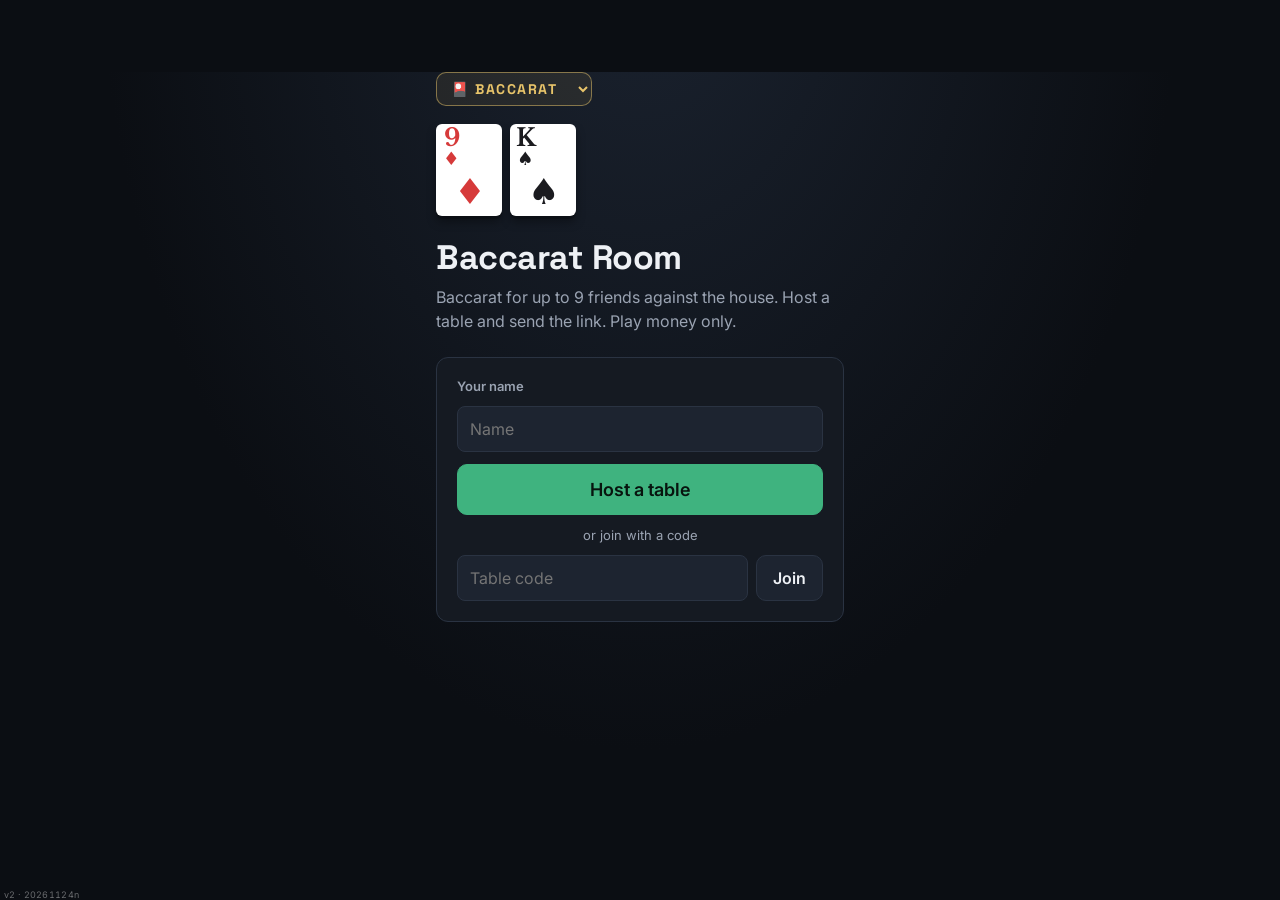
==== commit 5d4e3e28: "Tab title PJ DEN and a plain PJ icon on every page; tag 20261124n Co-Authored-By: Claude Opus 5.5 <n" ====
--- a/baccarat.html
+++ b/baccarat.html
@@ -3,25 +3,25 @@
 <head>
   <meta charset="utf-8" />
   <meta name="viewport" content="width=device-width, initial-scale=1, viewport-fit=cover" />
-  <title>Baccarat Room</title>
+  <title>PJ DEN</title>
   <meta name="description" content="Host a live baccarat table and play with friends from a shared link." />
   <link rel="preconnect" href="https://fonts.googleapis.com" />
   <link rel="preconnect" href="https://fonts.gstatic.com" crossorigin />
   <link href="https://fonts.googleapis.com/css2?family=Space+Grotesk:wght@500;600;700&family=Libre+Baskerville:wght@700&family=Inter:wght@400;500;600;700;800&display=swap" rel="stylesheet" />
   <script>try { var u = JSON.parse(sessionStorage.getItem('bj-upd') || 'null'); if (u && Date.now() - u.at < 90000) { document.documentElement.classList.add('updating'); addEventListener('load', function () { setTimeout(function () { document.documentElement.classList.remove('updating'); try { sessionStorage.removeItem('bj-upd'); } catch (e) {} }, 2000); }); } } catch (e) {}</script>
-  <link rel="stylesheet" href="css/style.css?v=20261124m" />
-  <link rel="stylesheet" href="css/games.css?v=20261124m" />
-  <link rel="icon" href="data:image/svg+xml,<svg xmlns='http://www.w3.org/2000/svg' viewBox='0 0 100 100'><rect x='18' y='8' width='64' height='84' rx='10' fill='white' stroke='%23222' stroke-width='4'/><text x='50' y='66' font-size='48' text-anchor='middle' fill='%23222'>9</text></svg>" />
+  <link rel="stylesheet" href="css/style.css?v=20261124n" />
+  <link rel="stylesheet" href="css/games.css?v=20261124n" />
+  <link rel="icon" href="data:image/svg+xml,<svg xmlns='http://www.w3.org/2000/svg' viewBox='0 0 100 100'><rect x='6' y='6' width='88' height='88' rx='20' fill='%23445566'/><text x='50' y='64' font-size='42' text-anchor='middle' font-family='Arial,sans-serif' font-weight='700' fill='white'>PJ</text></svg>" />
 </head>
 <body class="game-poker game-bac">
   <div id="app"></div>
   <div id="toast" class="toast" hidden></div>
   <dialog id="modal"><form method="dialog" class="x-form"><button class="x-btn" aria-label="Close" title="Close">✕</button></form><div id="modal-body"></div></dialog>
-  <link rel="modulepreload" href="js/game.js?v=20261124m" />
-  <link rel="modulepreload" href="js/room3d.js?v=20261124m" />
+  <link rel="modulepreload" href="js/game.js?v=20261124n" />
+  <link rel="modulepreload" href="js/room3d.js?v=20261124n" />
   <link rel="modulepreload" href="lib/three.module.min.js" />
   <link rel="modulepreload" href="lib/CSS3DRenderer.js" />
   <script src="lib/peerjs.min.js"></script>
-  <script type="module">import { boot } from './js/shell.js?v=20261124m'; boot('baccarat', () => import('./js/baccaratapp.js?v=20261124m'));</script>
+  <script type="module">import { boot } from './js/shell.js?v=20261124n'; boot('baccarat', () => import('./js/baccaratapp.js?v=20261124n'));</script>
 </body>
 </html>
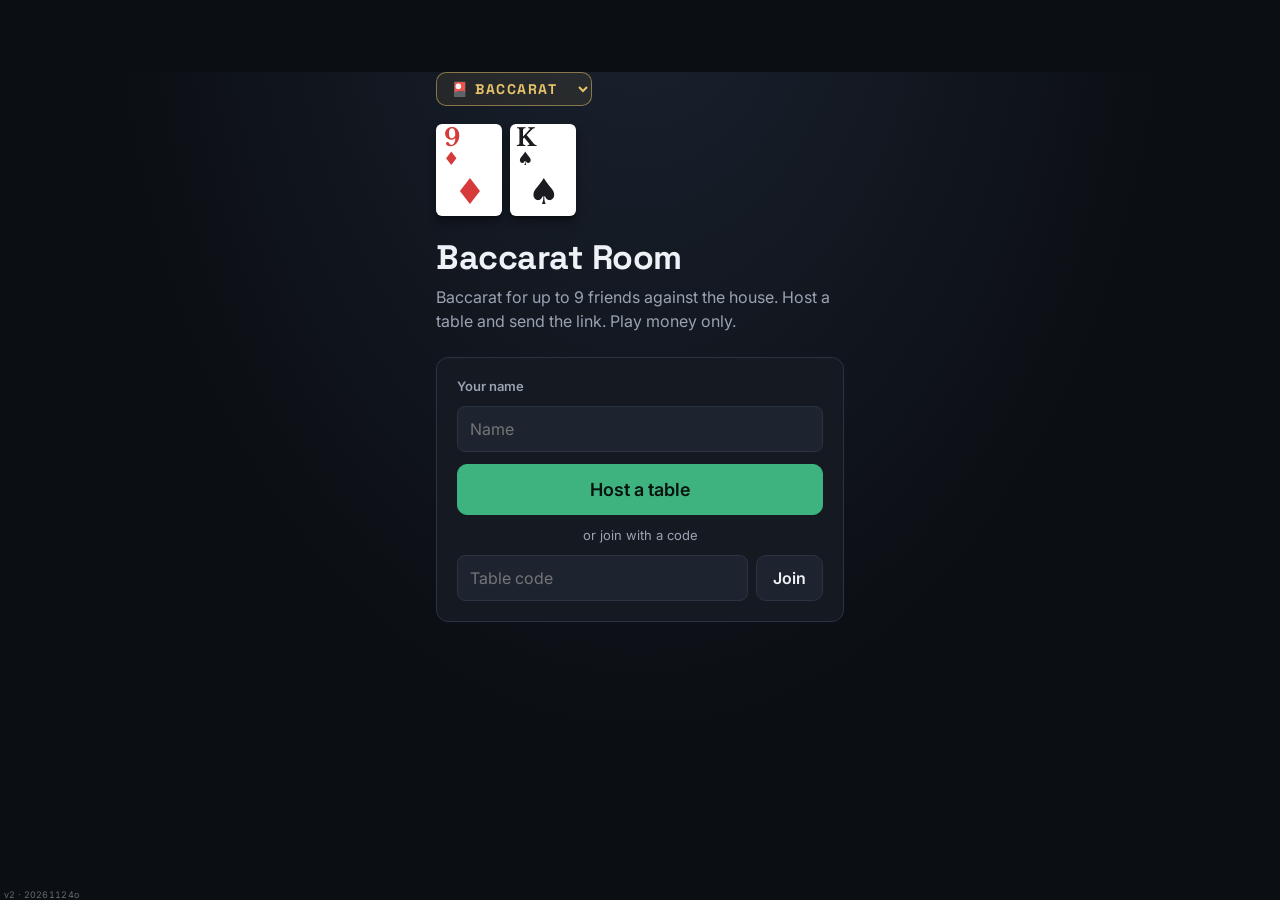
==== commit 3839c9cf: "Leave dealer seat during a round: the dealer leaves once the round is paid (tap again to stay); one " ====
--- a/baccarat.html
+++ b/baccarat.html
@@ -9,19 +9,19 @@
   <link rel="preconnect" href="https://fonts.gstatic.com" crossorigin />
   <link href="https://fonts.googleapis.com/css2?family=Space+Grotesk:wght@500;600;700&family=Libre+Baskerville:wght@700&family=Inter:wght@400;500;600;700;800&display=swap" rel="stylesheet" />
   <script>try { var u = JSON.parse(sessionStorage.getItem('bj-upd') || 'null'); if (u && Date.now() - u.at < 90000) { document.documentElement.classList.add('updating'); addEventListener('load', function () { setTimeout(function () { document.documentElement.classList.remove('updating'); try { sessionStorage.removeItem('bj-upd'); } catch (e) {} }, 2000); }); } } catch (e) {}</script>
-  <link rel="stylesheet" href="css/style.css?v=20261124n" />
-  <link rel="stylesheet" href="css/games.css?v=20261124n" />
+  <link rel="stylesheet" href="css/style.css?v=20261124o" />
+  <link rel="stylesheet" href="css/games.css?v=20261124o" />
   <link rel="icon" href="data:image/svg+xml,<svg xmlns='http://www.w3.org/2000/svg' viewBox='0 0 100 100'><rect x='6' y='6' width='88' height='88' rx='20' fill='%23445566'/><text x='50' y='64' font-size='42' text-anchor='middle' font-family='Arial,sans-serif' font-weight='700' fill='white'>PJ</text></svg>" />
 </head>
 <body class="game-poker game-bac">
   <div id="app"></div>
   <div id="toast" class="toast" hidden></div>
   <dialog id="modal"><form method="dialog" class="x-form"><button class="x-btn" aria-label="Close" title="Close">✕</button></form><div id="modal-body"></div></dialog>
-  <link rel="modulepreload" href="js/game.js?v=20261124n" />
-  <link rel="modulepreload" href="js/room3d.js?v=20261124n" />
+  <link rel="modulepreload" href="js/game.js?v=20261124o" />
+  <link rel="modulepreload" href="js/room3d.js?v=20261124o" />
   <link rel="modulepreload" href="lib/three.module.min.js" />
   <link rel="modulepreload" href="lib/CSS3DRenderer.js" />
   <script src="lib/peerjs.min.js"></script>
-  <script type="module">import { boot } from './js/shell.js?v=20261124n'; boot('baccarat', () => import('./js/baccaratapp.js?v=20261124n'));</script>
+  <script type="module">import { boot } from './js/shell.js?v=20261124o'; boot('baccarat', () => import('./js/baccaratapp.js?v=20261124o'));</script>
 </body>
 </html>
--- a/css/style.css
+++ b/css/style.css
@@ -1751,6 +1751,7 @@
 .dp-save { min-width: 120px; opacity: .55; }
 .dp-save.dirty { opacity: 1; background: #1f9d55; border-color: #49d17d; color: #fff; box-shadow: 0 0 0 2px rgba(73,209,125,.35), 0 0 16px rgba(73,209,125,.6); }
 .dp-bar:hover { filter: brightness(1.08); }
+.dp-bar.on { background: #3a2f12; color: #f2c14e; box-shadow: inset 0 0 0 2px #f2c14e; } /* marked to leave after this round */
 .dp-bar { display: block; border: 0; cursor: pointer; width: min(760px, 100%); margin: 8px auto 0; padding: 10px 14px; border-radius: 12px; background: #f2c14e; color: #1b1300; font: 800 17px Inter, system-ui, sans-serif; text-align: center; letter-spacing: .3px; }
 @media (max-width: 700px) {
   .dp-secs { grid-template-columns: 1fr; }
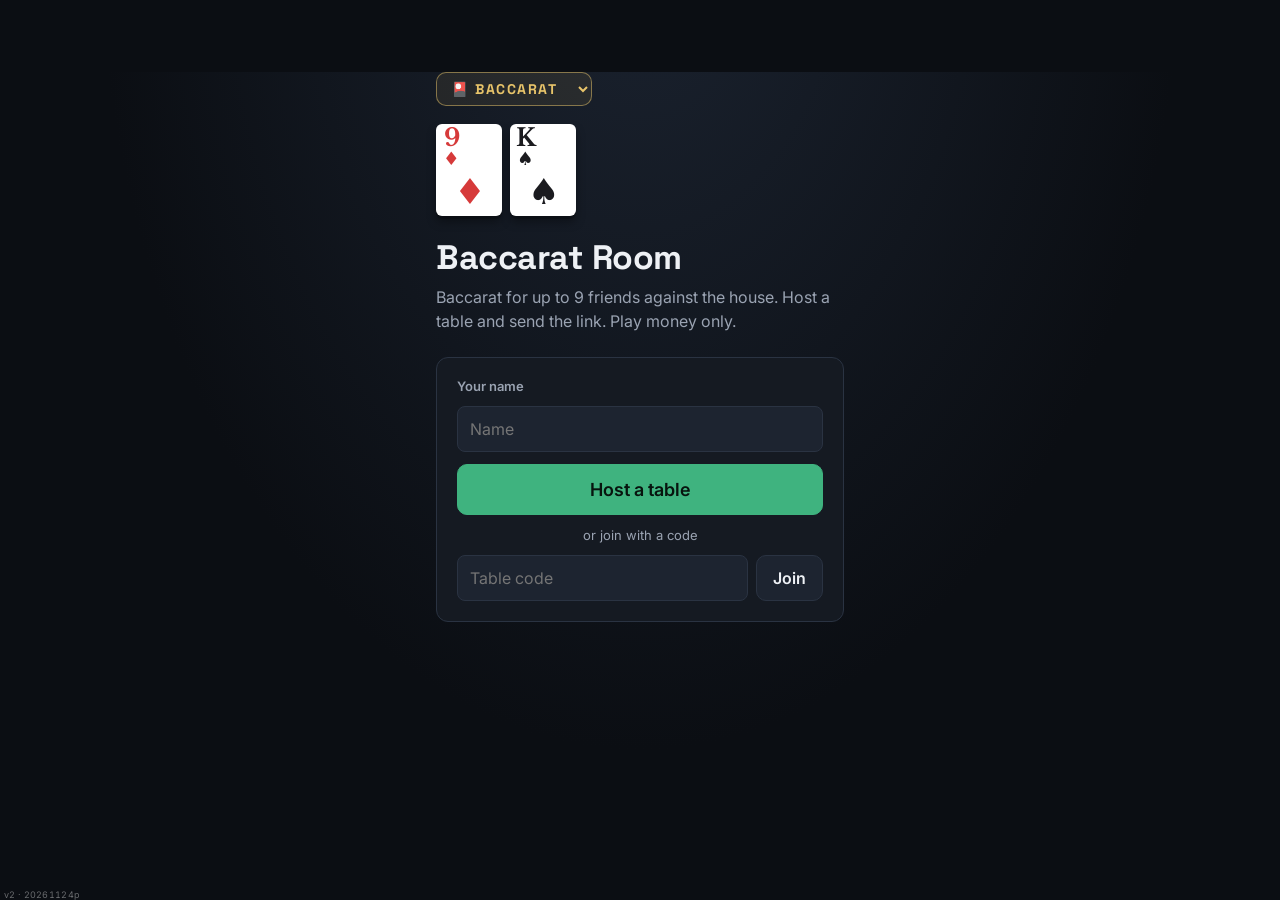
==== commit 7f629edc: "Space deals in every seat of yours with a bet; in 3D each dealt card flies and sounds once (the felt" ====
--- a/baccarat.html
+++ b/baccarat.html
@@ -9,19 +9,19 @@
   <link rel="preconnect" href="https://fonts.gstatic.com" crossorigin />
   <link href="https://fonts.googleapis.com/css2?family=Space+Grotesk:wght@500;600;700&family=Libre+Baskerville:wght@700&family=Inter:wght@400;500;600;700;800&display=swap" rel="stylesheet" />
   <script>try { var u = JSON.parse(sessionStorage.getItem('bj-upd') || 'null'); if (u && Date.now() - u.at < 90000) { document.documentElement.classList.add('updating'); addEventListener('load', function () { setTimeout(function () { document.documentElement.classList.remove('updating'); try { sessionStorage.removeItem('bj-upd'); } catch (e) {} }, 2000); }); } } catch (e) {}</script>
-  <link rel="stylesheet" href="css/style.css?v=20261124o" />
-  <link rel="stylesheet" href="css/games.css?v=20261124o" />
+  <link rel="stylesheet" href="css/style.css?v=20261124p" />
+  <link rel="stylesheet" href="css/games.css?v=20261124p" />
   <link rel="icon" href="data:image/svg+xml,<svg xmlns='http://www.w3.org/2000/svg' viewBox='0 0 100 100'><rect x='6' y='6' width='88' height='88' rx='20' fill='%23445566'/><text x='50' y='64' font-size='42' text-anchor='middle' font-family='Arial,sans-serif' font-weight='700' fill='white'>PJ</text></svg>" />
 </head>
 <body class="game-poker game-bac">
   <div id="app"></div>
   <div id="toast" class="toast" hidden></div>
   <dialog id="modal"><form method="dialog" class="x-form"><button class="x-btn" aria-label="Close" title="Close">✕</button></form><div id="modal-body"></div></dialog>
-  <link rel="modulepreload" href="js/game.js?v=20261124o" />
-  <link rel="modulepreload" href="js/room3d.js?v=20261124o" />
+  <link rel="modulepreload" href="js/game.js?v=20261124p" />
+  <link rel="modulepreload" href="js/room3d.js?v=20261124p" />
   <link rel="modulepreload" href="lib/three.module.min.js" />
   <link rel="modulepreload" href="lib/CSS3DRenderer.js" />
   <script src="lib/peerjs.min.js"></script>
-  <script type="module">import { boot } from './js/shell.js?v=20261124o'; boot('baccarat', () => import('./js/baccaratapp.js?v=20261124o'));</script>
+  <script type="module">import { boot } from './js/shell.js?v=20261124p'; boot('baccarat', () => import('./js/baccaratapp.js?v=20261124p'));</script>
 </body>
 </html>
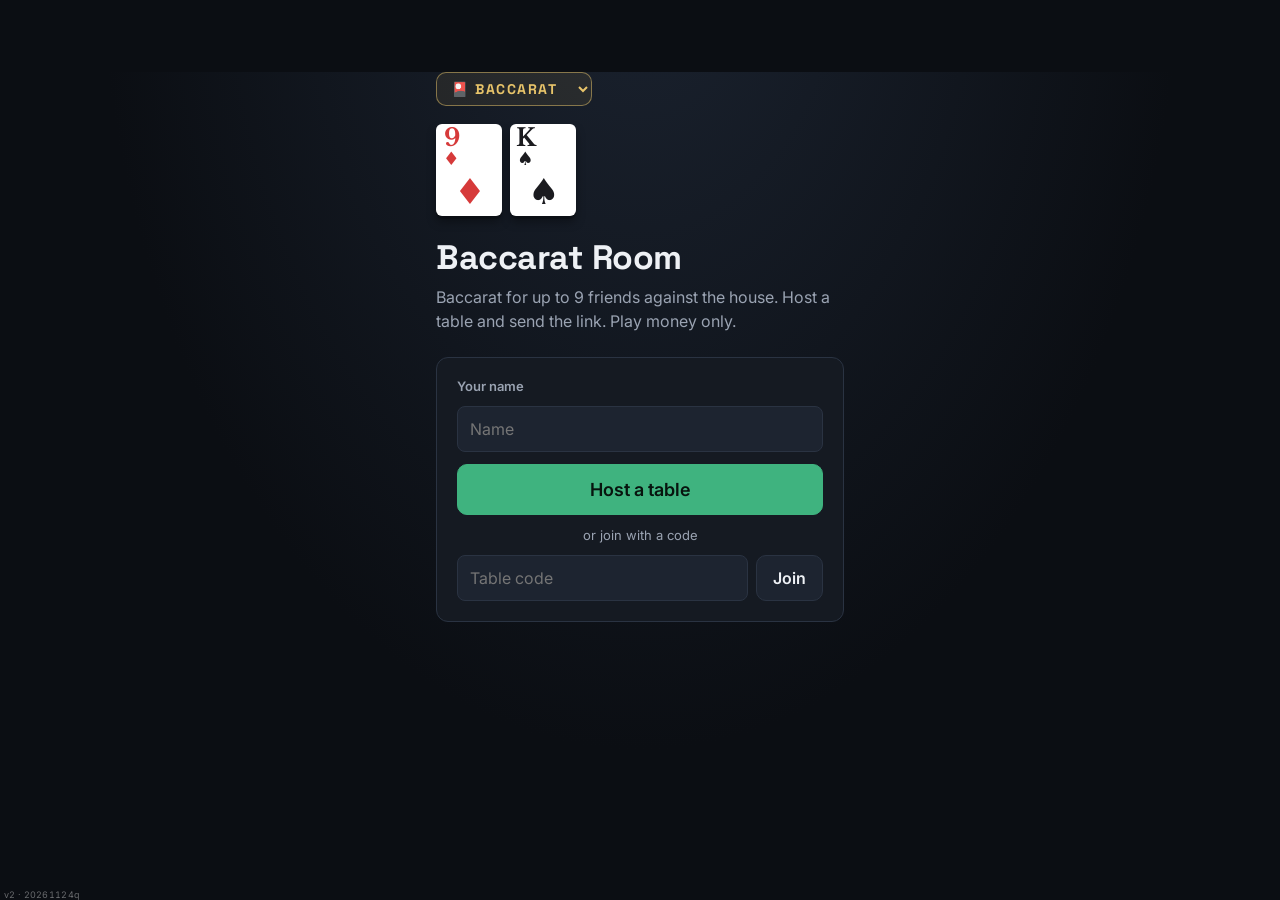
==== commit 8a4d4b51: "One press acts on one hand: a second press within half a second of a move is dropped Co-Authored-By:" ====
--- a/baccarat.html
+++ b/baccarat.html
@@ -9,19 +9,19 @@
   <link rel="preconnect" href="https://fonts.gstatic.com" crossorigin />
   <link href="https://fonts.googleapis.com/css2?family=Space+Grotesk:wght@500;600;700&family=Libre+Baskerville:wght@700&family=Inter:wght@400;500;600;700;800&display=swap" rel="stylesheet" />
   <script>try { var u = JSON.parse(sessionStorage.getItem('bj-upd') || 'null'); if (u && Date.now() - u.at < 90000) { document.documentElement.classList.add('updating'); addEventListener('load', function () { setTimeout(function () { document.documentElement.classList.remove('updating'); try { sessionStorage.removeItem('bj-upd'); } catch (e) {} }, 2000); }); } } catch (e) {}</script>
-  <link rel="stylesheet" href="css/style.css?v=20261124p" />
-  <link rel="stylesheet" href="css/games.css?v=20261124p" />
+  <link rel="stylesheet" href="css/style.css?v=20261124q" />
+  <link rel="stylesheet" href="css/games.css?v=20261124q" />
   <link rel="icon" href="data:image/svg+xml,<svg xmlns='http://www.w3.org/2000/svg' viewBox='0 0 100 100'><rect x='6' y='6' width='88' height='88' rx='20' fill='%23445566'/><text x='50' y='64' font-size='42' text-anchor='middle' font-family='Arial,sans-serif' font-weight='700' fill='white'>PJ</text></svg>" />
 </head>
 <body class="game-poker game-bac">
   <div id="app"></div>
   <div id="toast" class="toast" hidden></div>
   <dialog id="modal"><form method="dialog" class="x-form"><button class="x-btn" aria-label="Close" title="Close">✕</button></form><div id="modal-body"></div></dialog>
-  <link rel="modulepreload" href="js/game.js?v=20261124p" />
-  <link rel="modulepreload" href="js/room3d.js?v=20261124p" />
+  <link rel="modulepreload" href="js/game.js?v=20261124q" />
+  <link rel="modulepreload" href="js/room3d.js?v=20261124q" />
   <link rel="modulepreload" href="lib/three.module.min.js" />
   <link rel="modulepreload" href="lib/CSS3DRenderer.js" />
   <script src="lib/peerjs.min.js"></script>
-  <script type="module">import { boot } from './js/shell.js?v=20261124p'; boot('baccarat', () => import('./js/baccaratapp.js?v=20261124p'));</script>
+  <script type="module">import { boot } from './js/shell.js?v=20261124q'; boot('baccarat', () => import('./js/baccaratapp.js?v=20261124q'));</script>
 </body>
 </html>
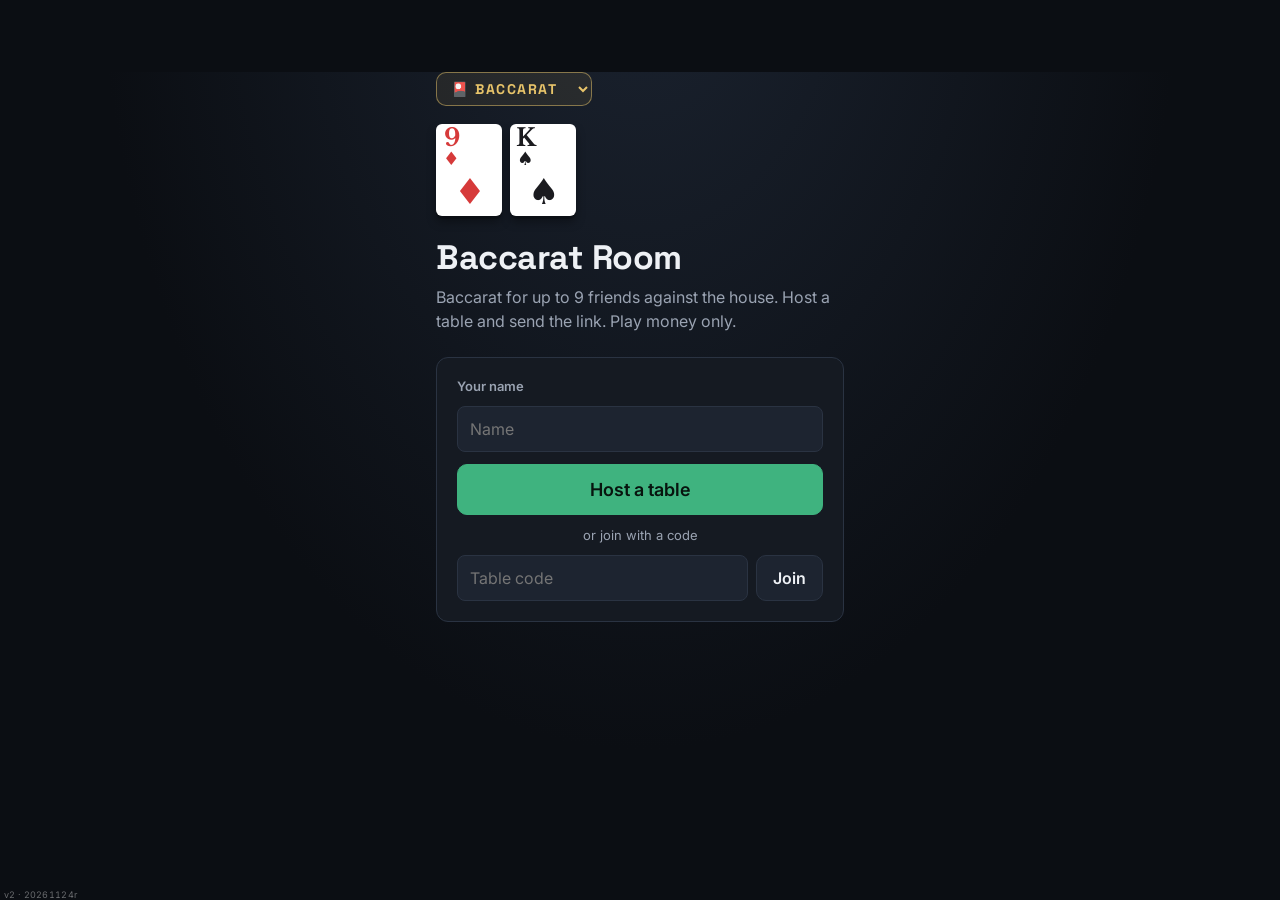
==== commit 661a8412: "Hit card one trip sooner, Auto rebet in the tray during a hand, Make host button in Players Co-Autho" ====
--- a/baccarat.html
+++ b/baccarat.html
@@ -9,19 +9,19 @@
   <link rel="preconnect" href="https://fonts.gstatic.com" crossorigin />
   <link href="https://fonts.googleapis.com/css2?family=Space+Grotesk:wght@500;600;700&family=Libre+Baskerville:wght@700&family=Inter:wght@400;500;600;700;800&display=swap" rel="stylesheet" />
   <script>try { var u = JSON.parse(sessionStorage.getItem('bj-upd') || 'null'); if (u && Date.now() - u.at < 90000) { document.documentElement.classList.add('updating'); addEventListener('load', function () { setTimeout(function () { document.documentElement.classList.remove('updating'); try { sessionStorage.removeItem('bj-upd'); } catch (e) {} }, 2000); }); } } catch (e) {}</script>
-  <link rel="stylesheet" href="css/style.css?v=20261124q" />
-  <link rel="stylesheet" href="css/games.css?v=20261124q" />
+  <link rel="stylesheet" href="css/style.css?v=20261124r" />
+  <link rel="stylesheet" href="css/games.css?v=20261124r" />
   <link rel="icon" href="data:image/svg+xml,<svg xmlns='http://www.w3.org/2000/svg' viewBox='0 0 100 100'><rect x='6' y='6' width='88' height='88' rx='20' fill='%23445566'/><text x='50' y='64' font-size='42' text-anchor='middle' font-family='Arial,sans-serif' font-weight='700' fill='white'>PJ</text></svg>" />
 </head>
 <body class="game-poker game-bac">
   <div id="app"></div>
   <div id="toast" class="toast" hidden></div>
   <dialog id="modal"><form method="dialog" class="x-form"><button class="x-btn" aria-label="Close" title="Close">✕</button></form><div id="modal-body"></div></dialog>
-  <link rel="modulepreload" href="js/game.js?v=20261124q" />
-  <link rel="modulepreload" href="js/room3d.js?v=20261124q" />
+  <link rel="modulepreload" href="js/game.js?v=20261124r" />
+  <link rel="modulepreload" href="js/room3d.js?v=20261124r" />
   <link rel="modulepreload" href="lib/three.module.min.js" />
   <link rel="modulepreload" href="lib/CSS3DRenderer.js" />
   <script src="lib/peerjs.min.js"></script>
-  <script type="module">import { boot } from './js/shell.js?v=20261124q'; boot('baccarat', () => import('./js/baccaratapp.js?v=20261124q'));</script>
+  <script type="module">import { boot } from './js/shell.js?v=20261124r'; boot('baccarat', () => import('./js/baccaratapp.js?v=20261124r'));</script>
 </body>
 </html>
--- a/css/style.css
+++ b/css/style.css
@@ -1816,3 +1816,4 @@
 .seat-pm .spm-btn { width: 28px; height: 28px; border-radius: 50%; border: 1px solid rgba(232,196,106,.55); background: rgba(232,196,106,.14); color: #f2d58a; font: 800 18px/1 Inter, system-ui, sans-serif; cursor: pointer; padding: 0; }
 .seat-pm .spm-btn:disabled { opacity: .35; cursor: default; }
 @media (max-width: 700px) { .felt > .seat-pm { top: 64px; right: 10px; font-size: 11px; } .felt.flip > .seat-pm { top: auto; bottom: 60px; } .seat-pm .spm-btn { width: 24px; height: 24px; font-size: 16px; } }
+.decide-title .auto-rebet { margin-left: 10px; vertical-align: middle; font-family: inherit; letter-spacing: 0; text-transform: none; font-size: 12px; padding: 3px 9px; text-shadow: none; }
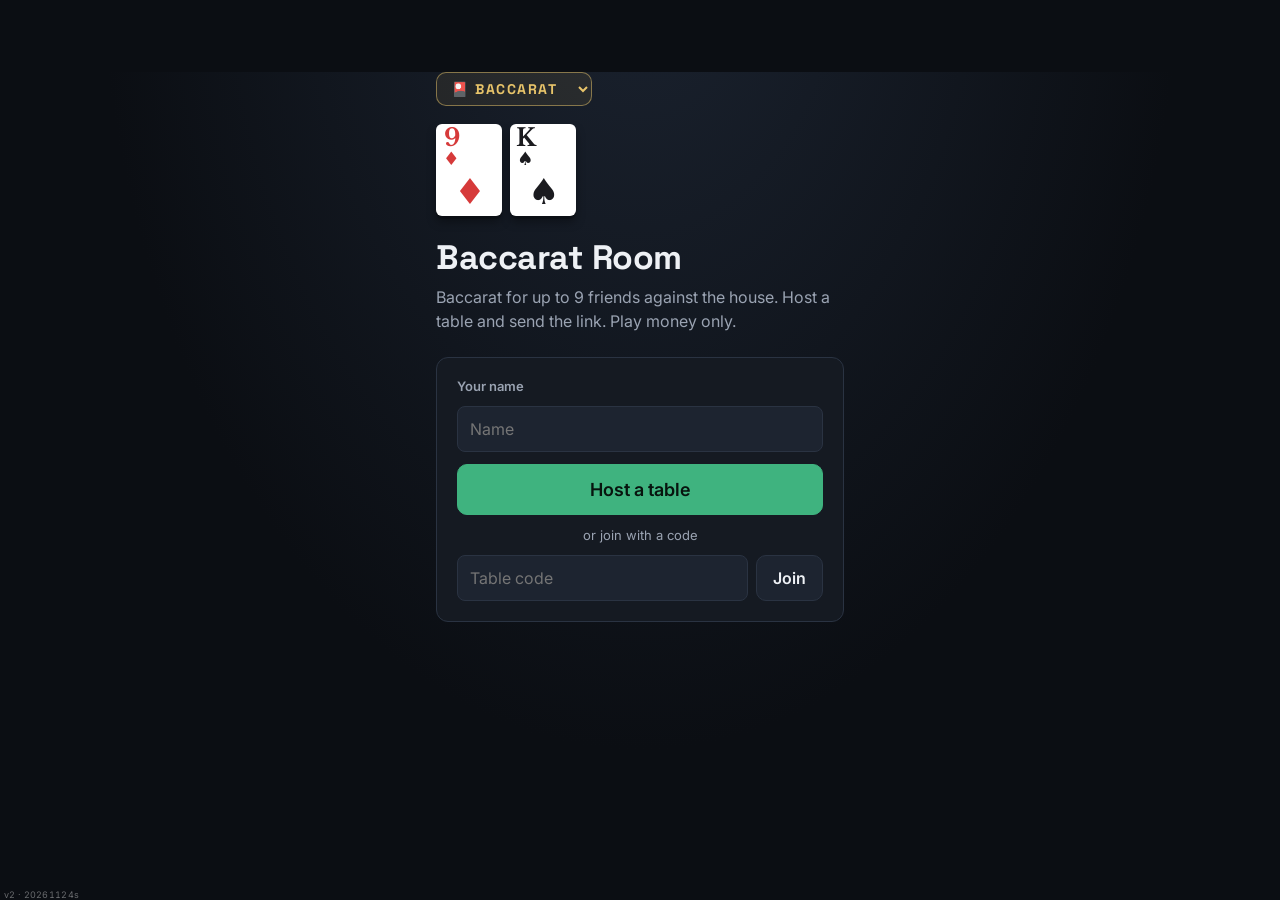
==== commit 2438f874: "Host gone: 20 s countdown for everyone, then the dealer takes over (anyone may when the host dealt);" ====
--- a/baccarat.html
+++ b/baccarat.html
@@ -9,19 +9,19 @@
   <link rel="preconnect" href="https://fonts.gstatic.com" crossorigin />
   <link href="https://fonts.googleapis.com/css2?family=Space+Grotesk:wght@500;600;700&family=Libre+Baskerville:wght@700&family=Inter:wght@400;500;600;700;800&display=swap" rel="stylesheet" />
   <script>try { var u = JSON.parse(sessionStorage.getItem('bj-upd') || 'null'); if (u && Date.now() - u.at < 90000) { document.documentElement.classList.add('updating'); addEventListener('load', function () { setTimeout(function () { document.documentElement.classList.remove('updating'); try { sessionStorage.removeItem('bj-upd'); } catch (e) {} }, 2000); }); } } catch (e) {}</script>
-  <link rel="stylesheet" href="css/style.css?v=20261124r" />
-  <link rel="stylesheet" href="css/games.css?v=20261124r" />
+  <link rel="stylesheet" href="css/style.css?v=20261124s" />
+  <link rel="stylesheet" href="css/games.css?v=20261124s" />
   <link rel="icon" href="data:image/svg+xml,<svg xmlns='http://www.w3.org/2000/svg' viewBox='0 0 100 100'><rect x='6' y='6' width='88' height='88' rx='20' fill='%23445566'/><text x='50' y='64' font-size='42' text-anchor='middle' font-family='Arial,sans-serif' font-weight='700' fill='white'>PJ</text></svg>" />
 </head>
 <body class="game-poker game-bac">
   <div id="app"></div>
   <div id="toast" class="toast" hidden></div>
   <dialog id="modal"><form method="dialog" class="x-form"><button class="x-btn" aria-label="Close" title="Close">✕</button></form><div id="modal-body"></div></dialog>
-  <link rel="modulepreload" href="js/game.js?v=20261124r" />
-  <link rel="modulepreload" href="js/room3d.js?v=20261124r" />
+  <link rel="modulepreload" href="js/game.js?v=20261124s" />
+  <link rel="modulepreload" href="js/room3d.js?v=20261124s" />
   <link rel="modulepreload" href="lib/three.module.min.js" />
   <link rel="modulepreload" href="lib/CSS3DRenderer.js" />
   <script src="lib/peerjs.min.js"></script>
-  <script type="module">import { boot } from './js/shell.js?v=20261124r'; boot('baccarat', () => import('./js/baccaratapp.js?v=20261124r'));</script>
+  <script type="module">import { boot } from './js/shell.js?v=20261124s'; boot('baccarat', () => import('./js/baccaratapp.js?v=20261124s'));</script>
 </body>
 </html>
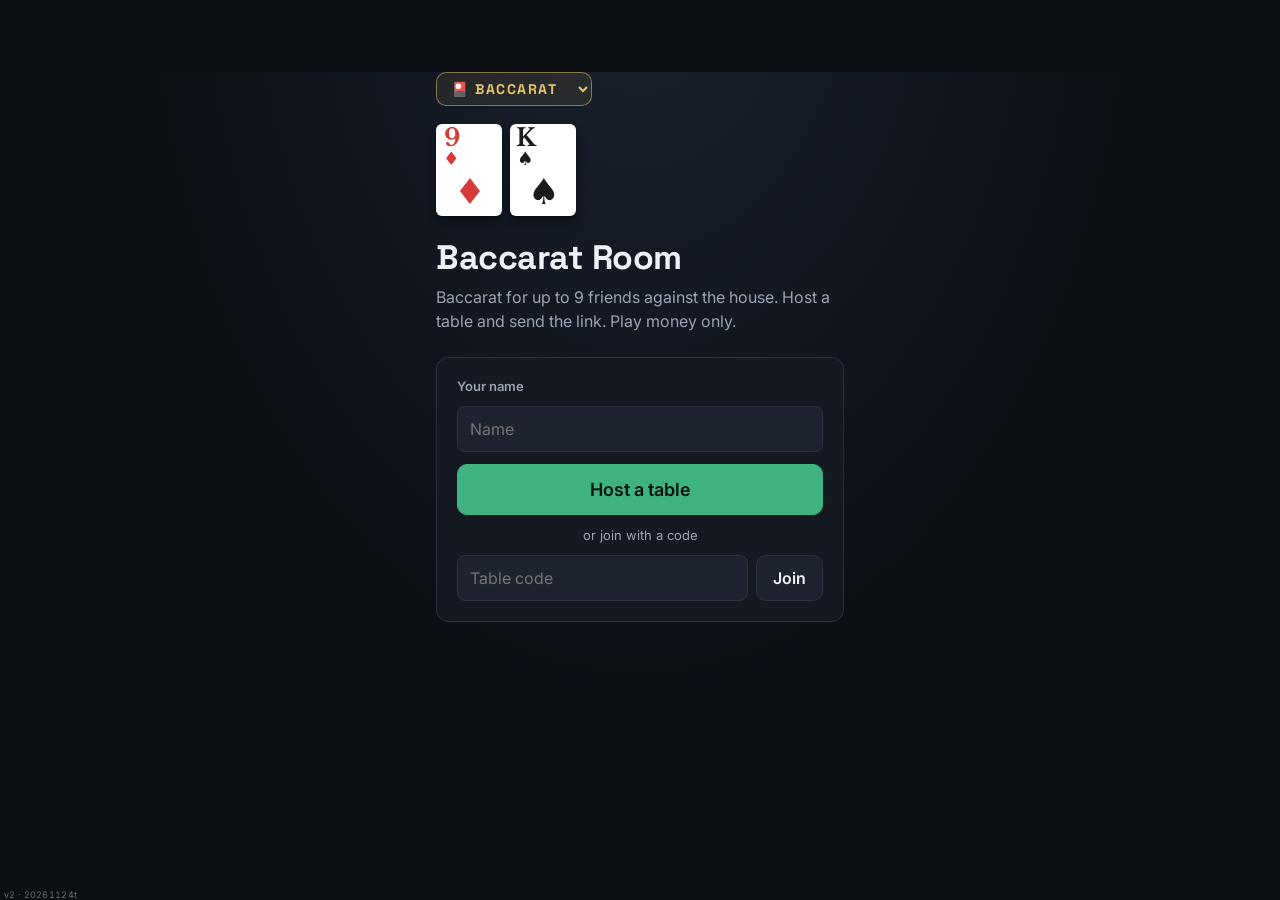
==== commit 361dcfeb: "People without a seat stay off every table's felt; players get every round of the hand history; a ne" ====
--- a/baccarat.html
+++ b/baccarat.html
@@ -9,19 +9,19 @@
   <link rel="preconnect" href="https://fonts.gstatic.com" crossorigin />
   <link href="https://fonts.googleapis.com/css2?family=Space+Grotesk:wght@500;600;700&family=Libre+Baskerville:wght@700&family=Inter:wght@400;500;600;700;800&display=swap" rel="stylesheet" />
   <script>try { var u = JSON.parse(sessionStorage.getItem('bj-upd') || 'null'); if (u && Date.now() - u.at < 90000) { document.documentElement.classList.add('updating'); addEventListener('load', function () { setTimeout(function () { document.documentElement.classList.remove('updating'); try { sessionStorage.removeItem('bj-upd'); } catch (e) {} }, 2000); }); } } catch (e) {}</script>
-  <link rel="stylesheet" href="css/style.css?v=20261124s" />
-  <link rel="stylesheet" href="css/games.css?v=20261124s" />
+  <link rel="stylesheet" href="css/style.css?v=20261124t" />
+  <link rel="stylesheet" href="css/games.css?v=20261124t" />
   <link rel="icon" href="data:image/svg+xml,<svg xmlns='http://www.w3.org/2000/svg' viewBox='0 0 100 100'><rect x='6' y='6' width='88' height='88' rx='20' fill='%23445566'/><text x='50' y='64' font-size='42' text-anchor='middle' font-family='Arial,sans-serif' font-weight='700' fill='white'>PJ</text></svg>" />
 </head>
 <body class="game-poker game-bac">
   <div id="app"></div>
   <div id="toast" class="toast" hidden></div>
   <dialog id="modal"><form method="dialog" class="x-form"><button class="x-btn" aria-label="Close" title="Close">✕</button></form><div id="modal-body"></div></dialog>
-  <link rel="modulepreload" href="js/game.js?v=20261124s" />
-  <link rel="modulepreload" href="js/room3d.js?v=20261124s" />
+  <link rel="modulepreload" href="js/game.js?v=20261124t" />
+  <link rel="modulepreload" href="js/room3d.js?v=20261124t" />
   <link rel="modulepreload" href="lib/three.module.min.js" />
   <link rel="modulepreload" href="lib/CSS3DRenderer.js" />
   <script src="lib/peerjs.min.js"></script>
-  <script type="module">import { boot } from './js/shell.js?v=20261124s'; boot('baccarat', () => import('./js/baccaratapp.js?v=20261124s'));</script>
+  <script type="module">import { boot } from './js/shell.js?v=20261124t'; boot('baccarat', () => import('./js/baccaratapp.js?v=20261124t'));</script>
 </body>
 </html>
